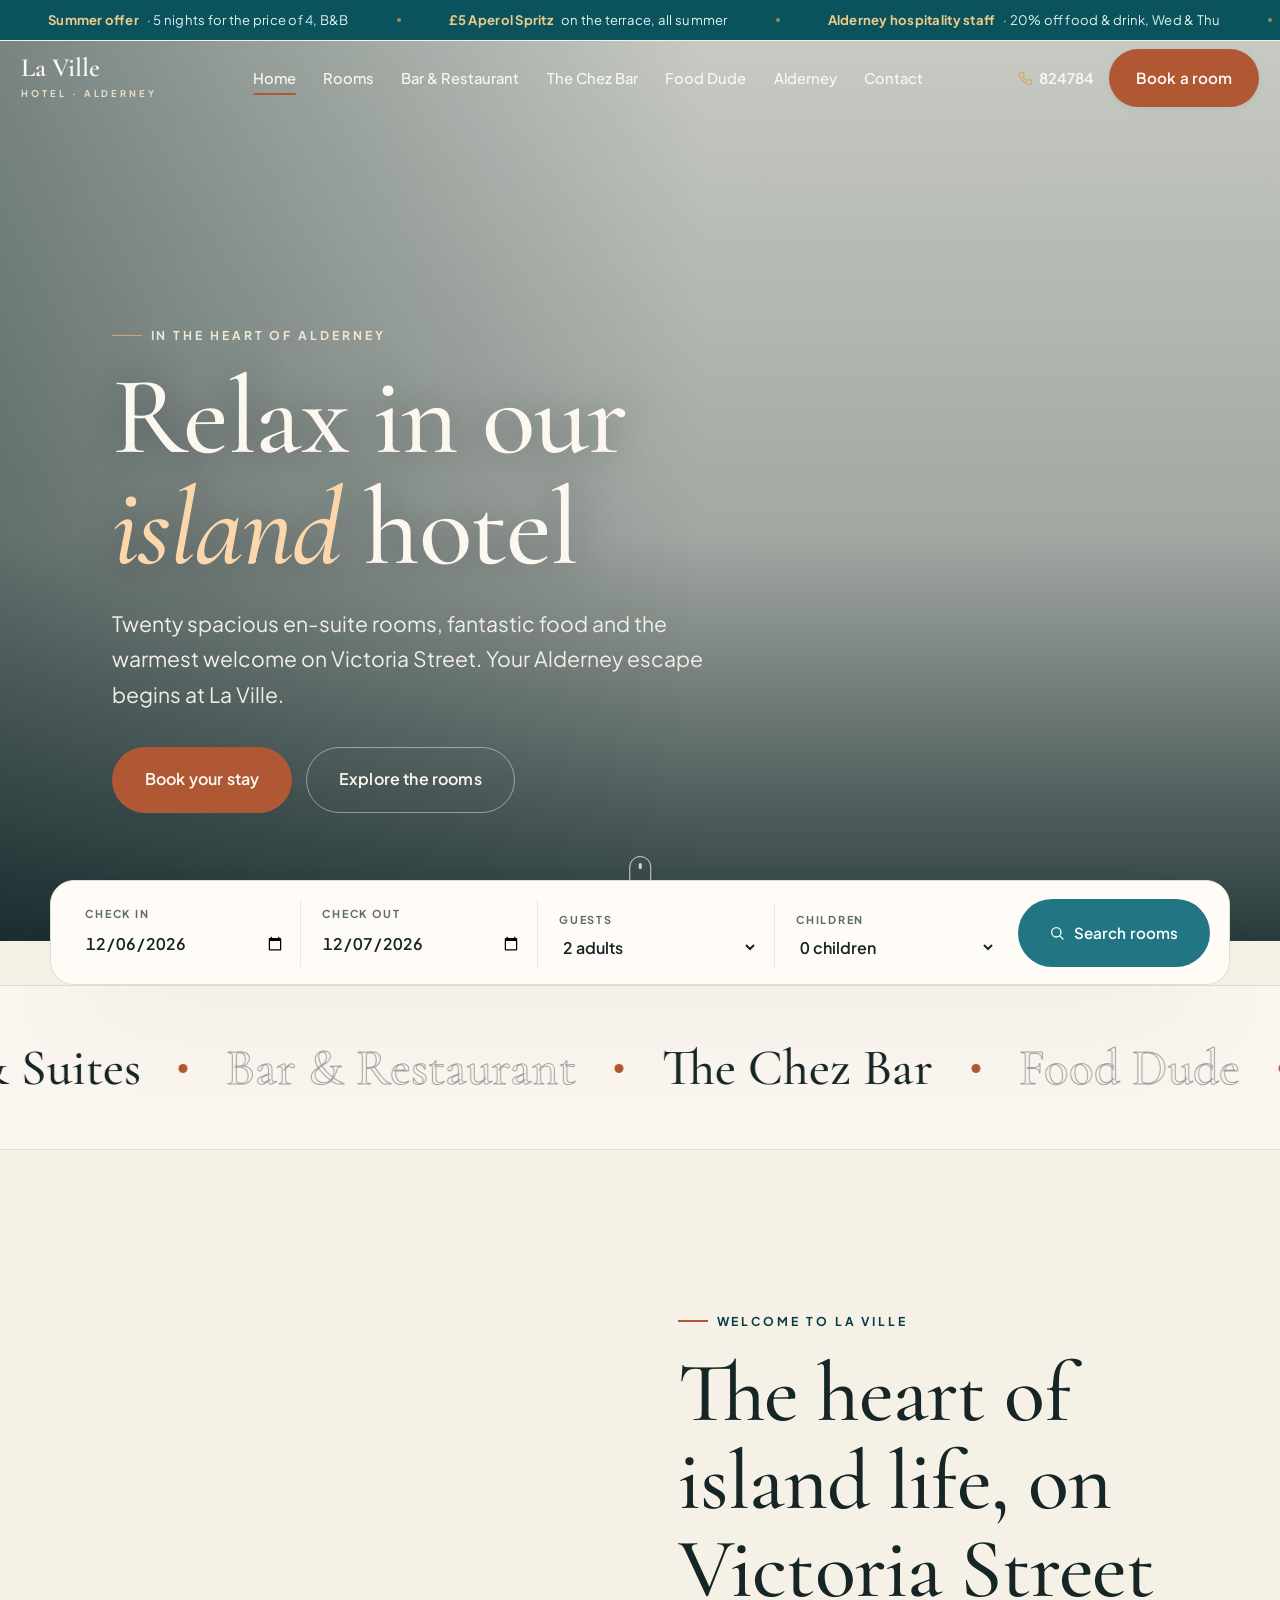
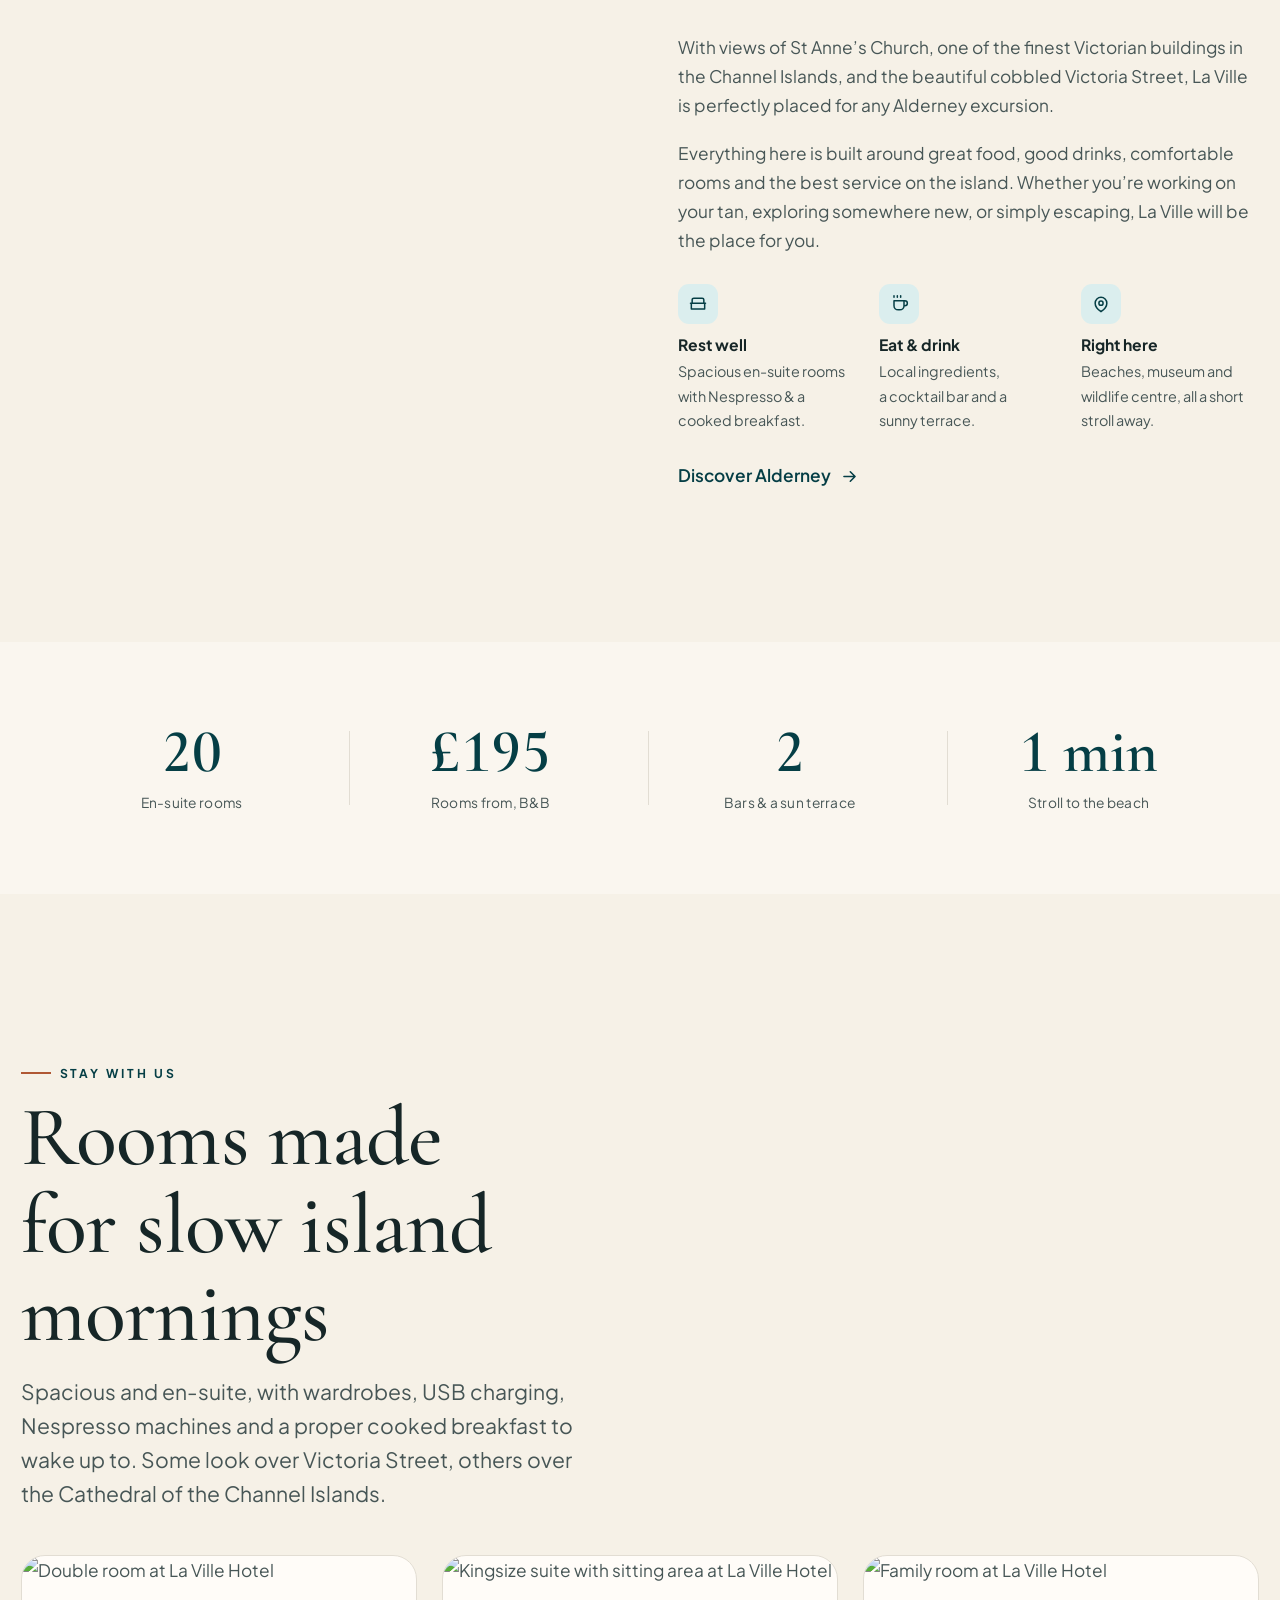
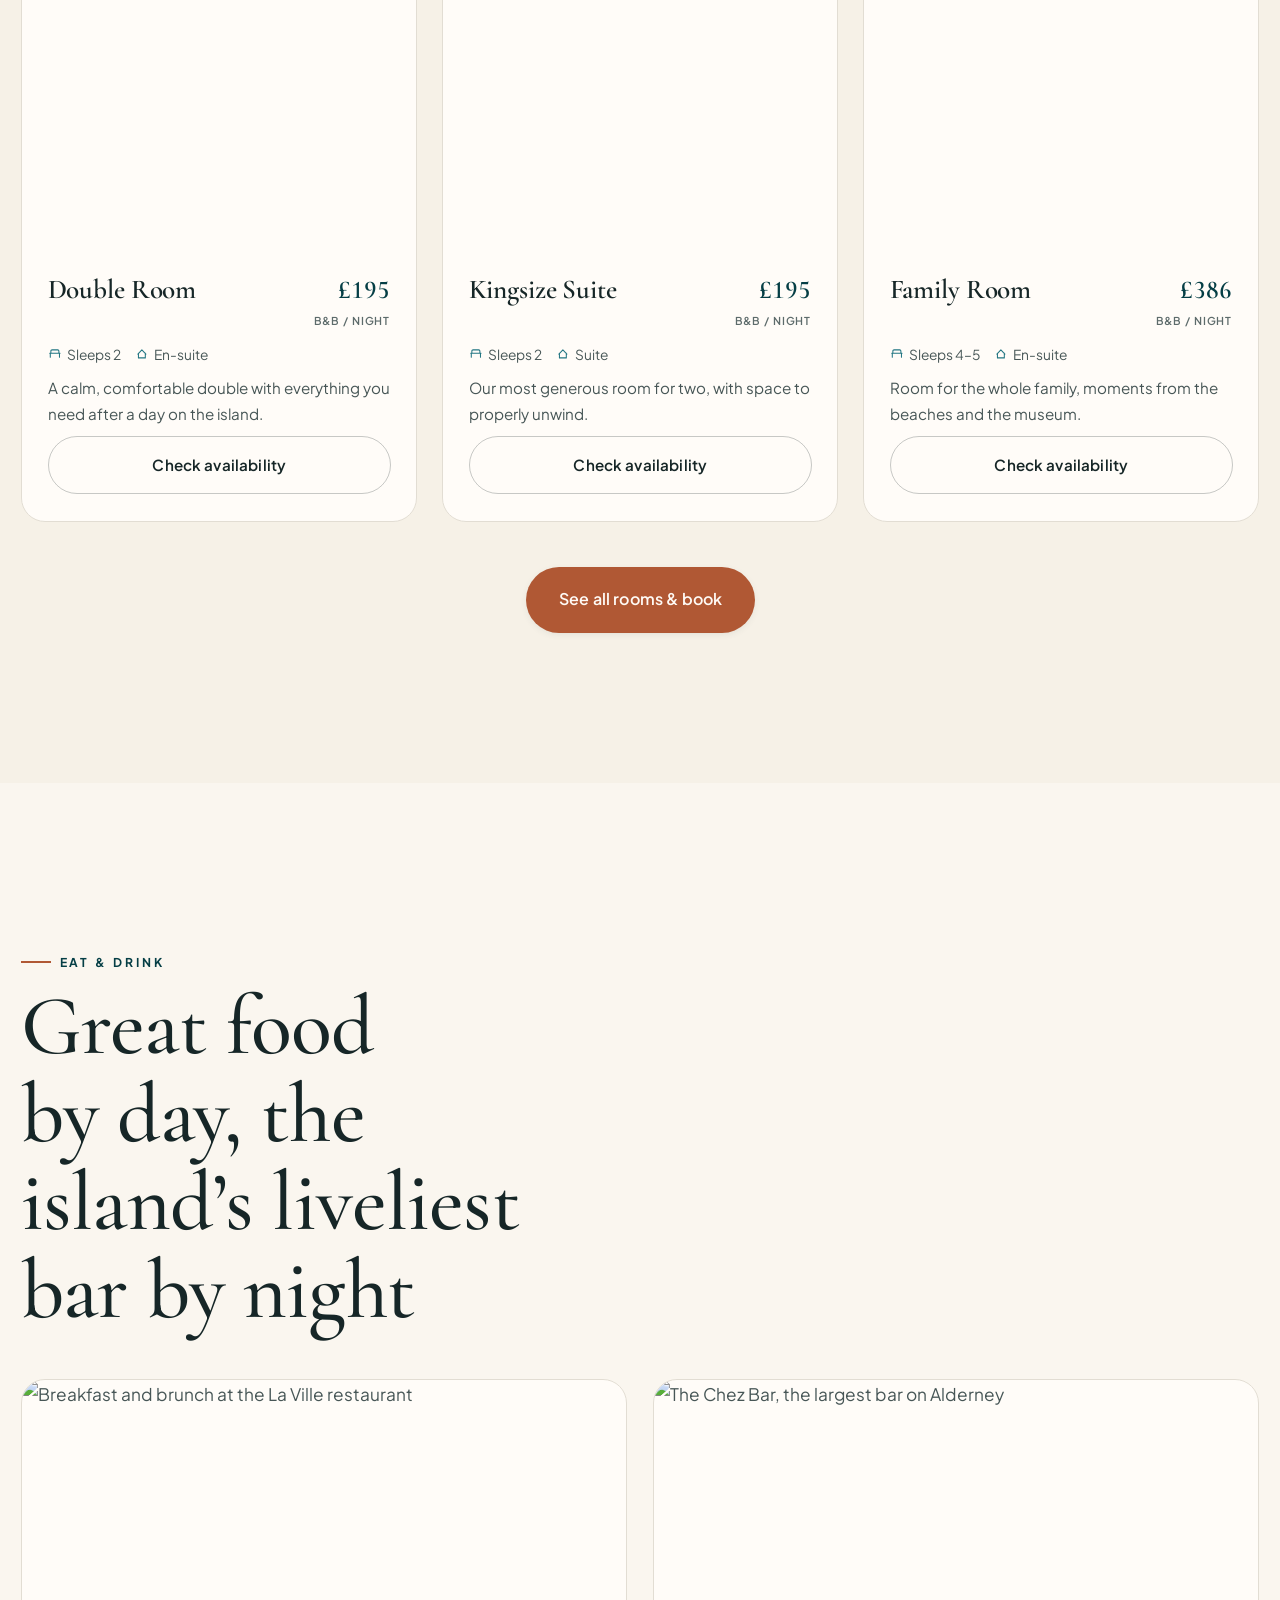
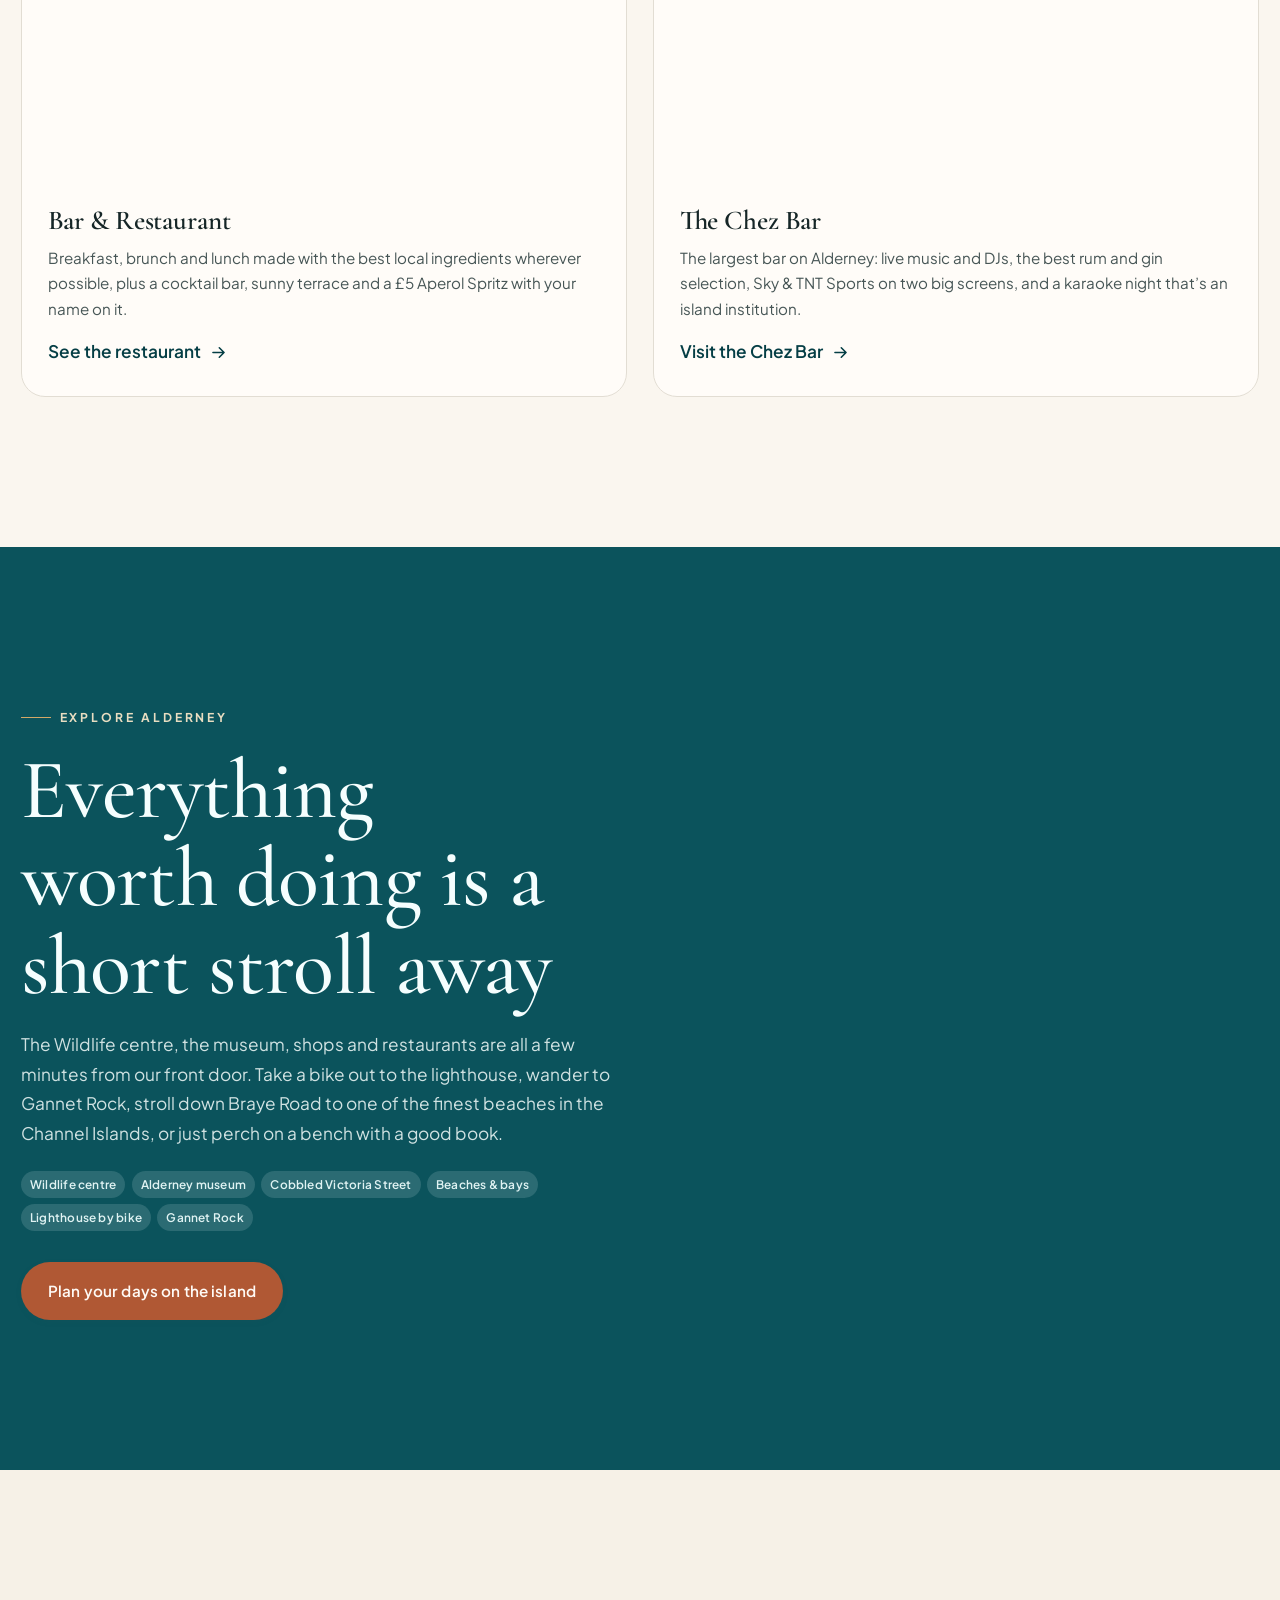
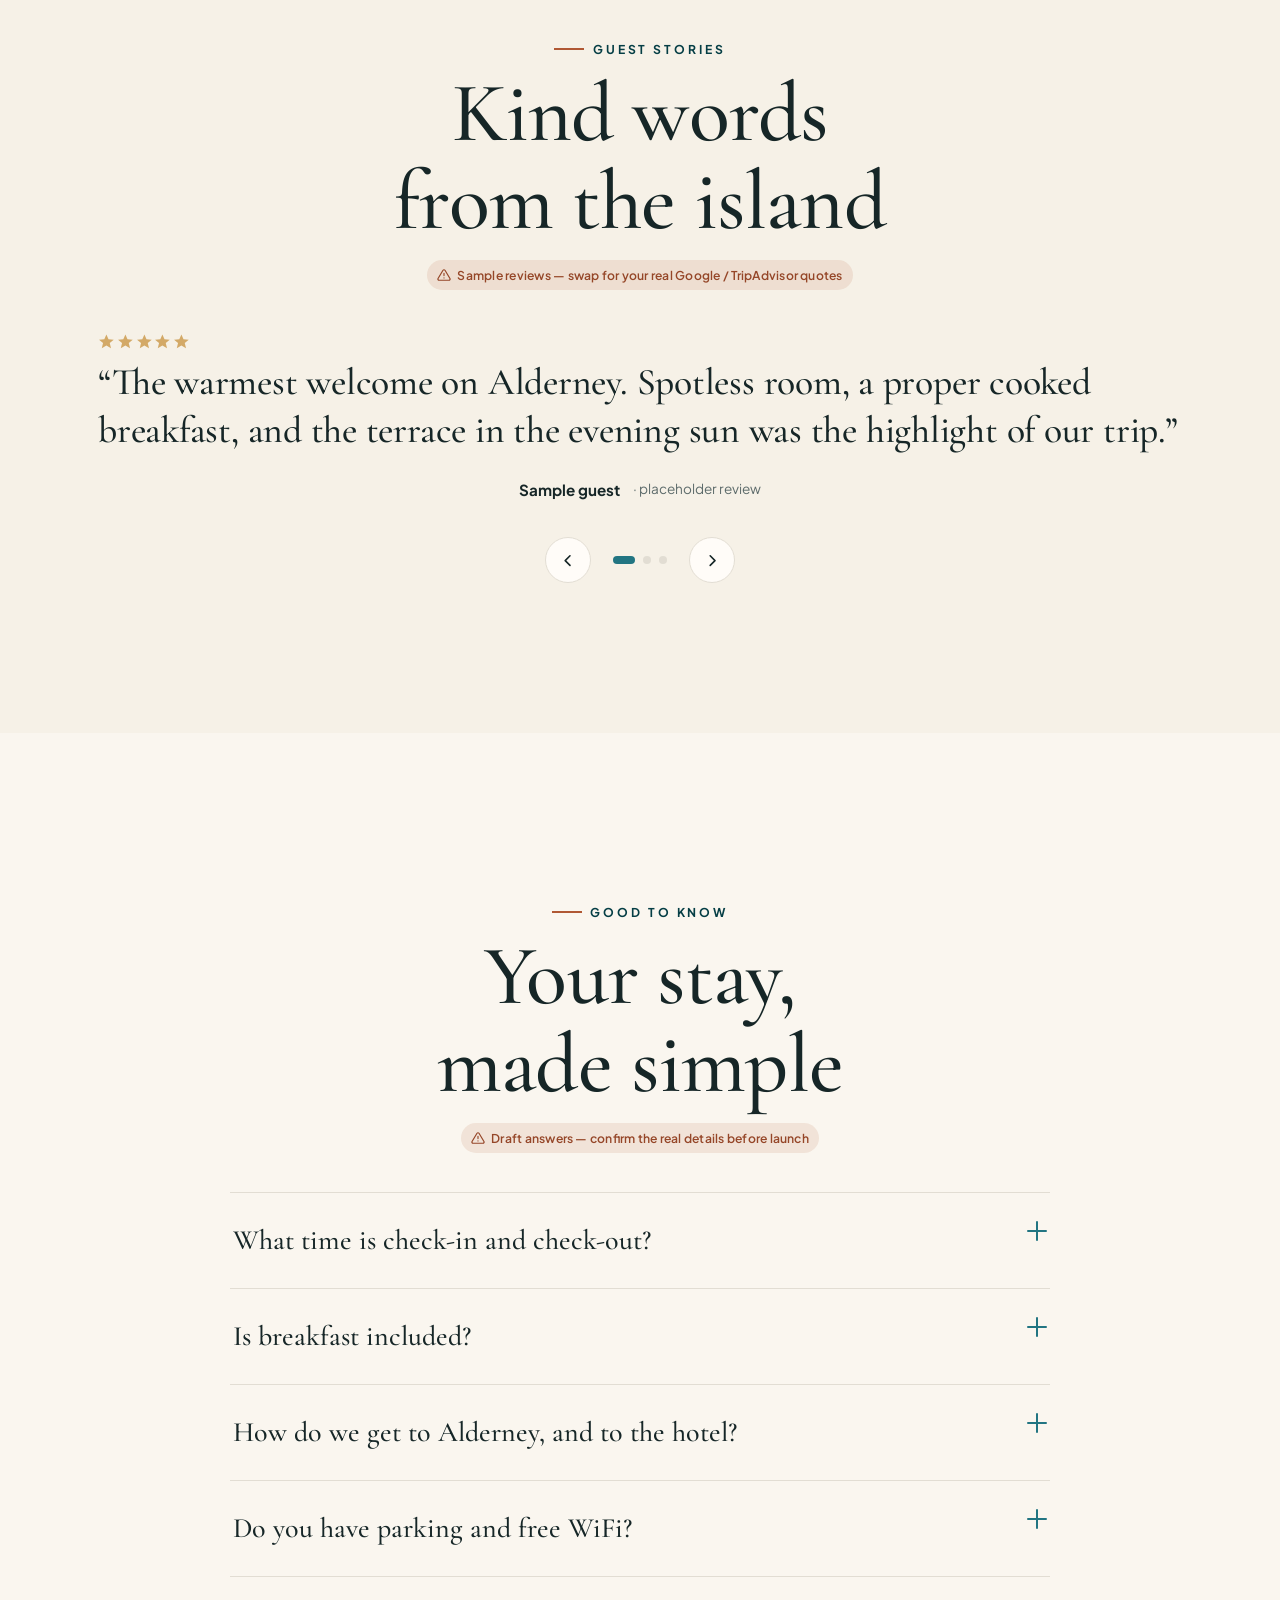
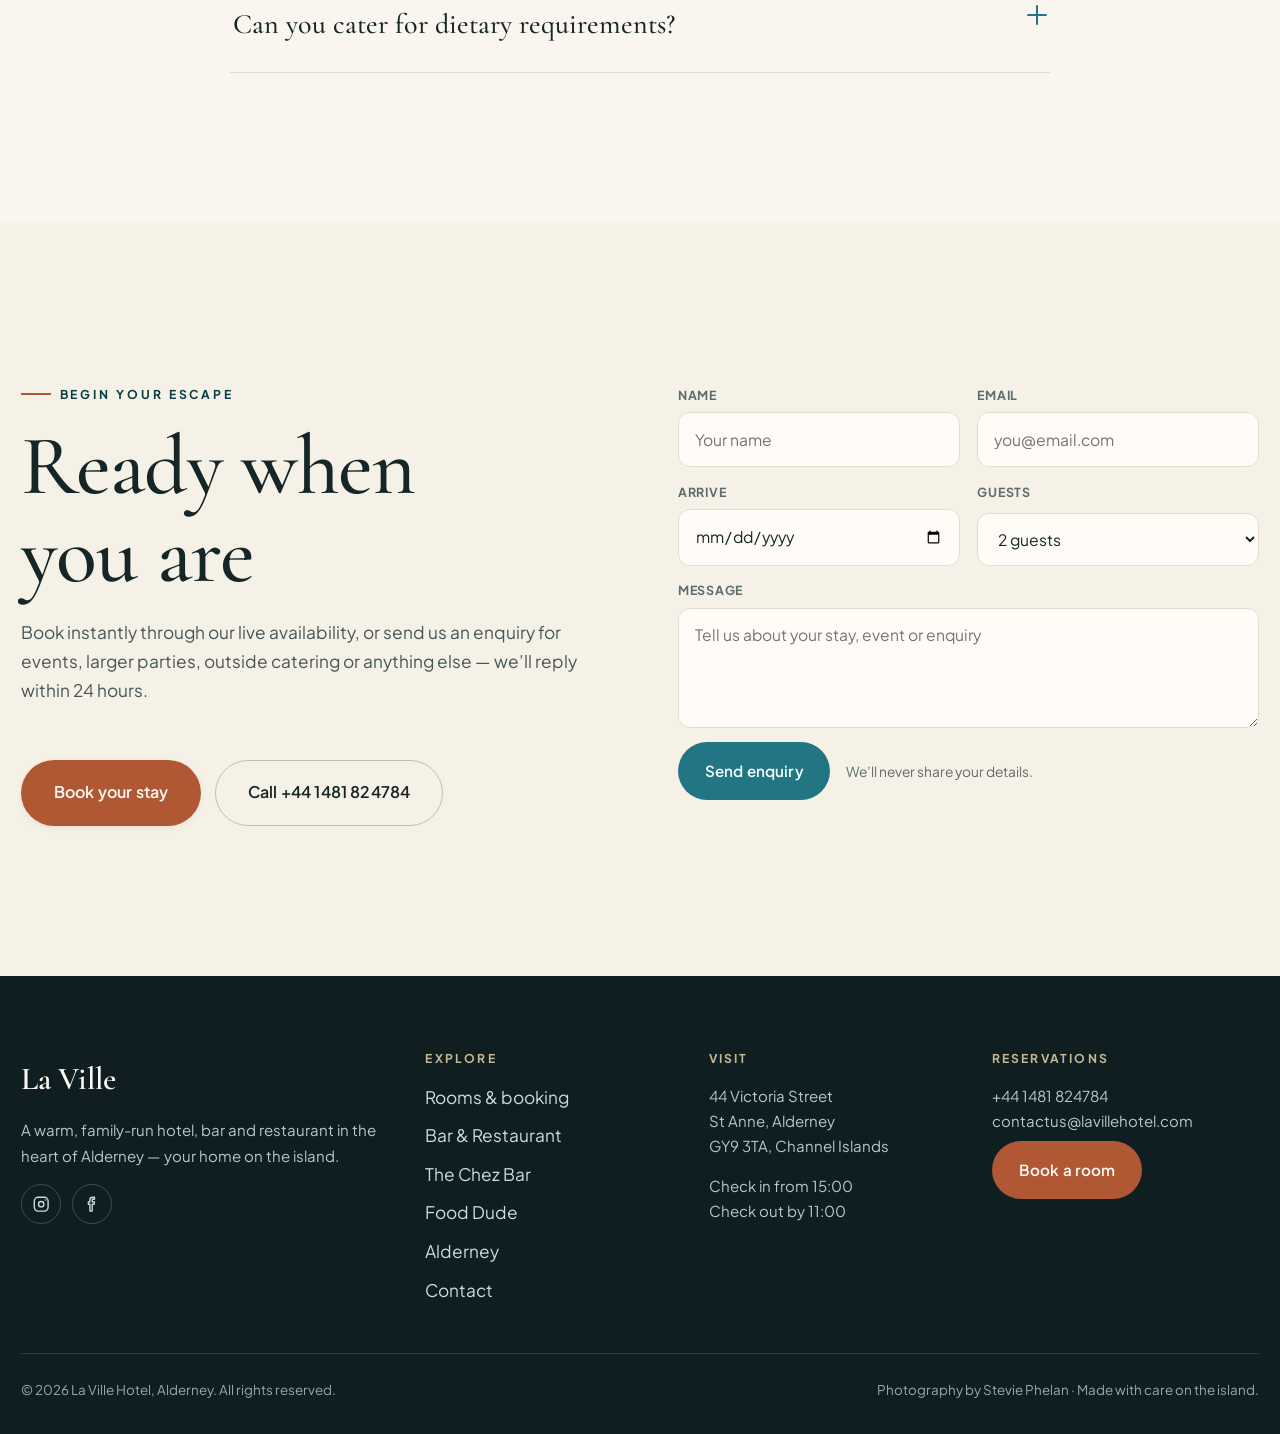
==== index.html @ be3bfa7a "typeset: refine display tracking, tabular figures, weights, rhythm - Size-aware optical tracking on " ====
<!DOCTYPE html>
<html lang="en">
<head>
  <meta charset="UTF-8" />
  <meta name="viewport" content="width=device-width, initial-scale=1" />
  <title>La Ville Hotel, Alderney — Relax in our island hotel</title>
  <meta name="description" content="La Ville Hotel sits in the heart of Alderney on Victoria Street: 20 spacious en-suite rooms, a bar and restaurant, the Chez Bar and the warmest welcome in the Channel Islands. Book your island escape." />
  <script>document.documentElement.className += " has-js";</script>
  <link rel="preconnect" href="https://fonts.googleapis.com" />
  <link rel="preconnect" href="https://fonts.gstatic.com" crossorigin />
  <link rel="stylesheet" href="https://fonts.googleapis.com/css2?family=Cormorant+Garamond:ital,wght@0,500;0,600;1,500;1,600&family=Plus+Jakarta+Sans:wght@400;500;600;700&display=swap" />
  <style data-inline="css">
/* =====================================================================
   La Ville Hotel, Alderney — warm-editorial design system
   Route A build. Cream + sea-teal + terracotta. Cormorant Garamond +
   Plus Jakarta Sans. Hand-built, OKLCH tokens, GSAP/Lenis motion.
   ===================================================================== */

/* ---------- Reset ---------- */
*, *::before, *::after { box-sizing: border-box; }
* { margin: 0; }
html { -webkit-text-size-adjust: 100%; }
body { -webkit-font-smoothing: antialiased; text-rendering: optimizeLegibility; }
img, picture, svg, video { display: block; max-width: 100%; }
button, input, select, textarea { font: inherit; color: inherit; }
a { color: inherit; text-decoration: none; }
ul { list-style: none; padding: 0; }

/* ---------- Design tokens ---------- */
:root {
  /* warm-editorial palette (OKLCH) */
  --ground:        oklch(0.960 0.014 84);   /* warm cream ground        */
  --ground-panel:  oklch(0.975 0.010 84);   /* softer panel             */
  --card:          oklch(0.993 0.006 84);   /* warm near-white          */
  --ink:           oklch(0.255 0.021 200);  /* deep warm charcoal-teal  */
  --ink-2:         oklch(0.440 0.018 200);  /* muted body               */
  --ink-3:         oklch(0.515 0.017 200);  /* faint captions (AA on cream) */

  --teal:          oklch(0.520 0.079 210);  /* sea-teal signature       */
  --teal-deep:     oklch(0.405 0.066 209);  /* deep bands / hover       */
  --teal-ink:      oklch(0.335 0.055 208);  /* teal text on cream       */
  --teal-wash:     oklch(0.936 0.020 196);  /* soft teal tint           */

  --clay:          oklch(0.560 0.125 42);   /* terracotta secondary (AA: white text 4.9:1) */
  --clay-deep:     oklch(0.490 0.115 41);
  --gold:          oklch(0.760 0.098 78);   /* fine gold accent (decorative / on-dark) */
  --gold-on-dark:  oklch(0.855 0.090 84);   /* gold text on teal/dark bands (AA)        */
  --line:          oklch(0.898 0.014 82);
  --line-soft:     oklch(0.930 0.009 82);

  /* type */
  --font-display: "Cormorant Garamond", "Iowan Old Style", Georgia, serif;
  --font-body: "Plus Jakarta Sans", ui-sans-serif, system-ui, -apple-system, sans-serif;

  /* fluid scale (editorial — display runs large) */
  --step--1: clamp(0.82rem, 0.79rem + 0.14vw, 0.9rem);
  --step-0:  clamp(1rem, 0.96rem + 0.2vw, 1.08rem);
  --step-1:  clamp(1.15rem, 1.08rem + 0.34vw, 1.32rem);
  --step-2:  clamp(1.9rem, 1.6rem + 1.3vw, 2.7rem);
  --step-3:  clamp(2.6rem, 2.1rem + 2.4vw, 4rem);
  --step-4:  clamp(3.2rem, 2.4rem + 3.6vw, 5.4rem);
  --step-5:  clamp(3.8rem, 2.6rem + 5.4vw, 7.5rem);

  --gap: clamp(1rem, 0.8rem + 1vw, 1.6rem);
  --section: clamp(5rem, 3.4rem + 7.5vw, 11rem);
  --radius: 16px;
  --radius-lg: 24px;
  --radius-xl: 32px;
  --radius-pill: 999px;

  --shadow-sm: 0 2px 8px -3px oklch(0.4 0.03 205 / 0.16);
  --shadow-md: 0 22px 48px -30px oklch(0.34 0.04 205 / 0.5);
  --shadow-lg: 0 48px 96px -50px oklch(0.3 0.05 208 / 0.6);

  --ease: cubic-bezier(0.22, 1, 0.36, 1);       /* strong ease-out      */
  --ease-io: cubic-bezier(0.76, 0, 0.24, 1);

  --wrap: 1180px;
  --wrap-wide: 1340px;
  --nav-h: 76px;
  --bar-h: 40px;
}

/* ---------- Base ---------- */
body {
  font-family: var(--font-body);
  font-size: var(--step-0);
  line-height: 1.68;
  color: var(--ink-2);
  background: var(--ground);
  overflow-x: hidden;
  font-kerning: normal;
  font-feature-settings: "kern", "liga", "clig", "calt";
  hanging-punctuation: first allow-end;
}
/* smooth scroll only when JS/Lenis not driving it */
html:not(.lenis) { scroll-behavior: smooth; }
html.lenis, html.lenis body { height: auto; }
.lenis.lenis-smooth { scroll-behavior: auto !important; }
.lenis.lenis-stopped { overflow: clip; }

h1, h2, h3, h4 {
  font-family: var(--font-display);
  color: var(--ink);
  line-height: 1.04;
  font-weight: 500;
  letter-spacing: -0.005em;
  text-wrap: balance;
  font-optical-sizing: auto;
}
h1 { font-size: var(--step-5); letter-spacing: -0.014em; line-height: 1.0; }
h2 { font-size: var(--step-4); letter-spacing: -0.01em; }
h3 { font-size: var(--step-2); }
p { text-wrap: pretty; }
strong { color: var(--ink); font-weight: 600; }
em { font-style: italic; }

/* ---------- Typography refinements (typeset pass) ---------- */
/* Aligned, non-jittery figures for data/prices/stats (stops count-up reflow) */
.stat .num, .room-price, .badge-float b, .hours .row span:last-child,
.booking-field input, .booking-field select { font-variant-numeric: lining-nums tabular-nums; }
/* Functional subheads read a touch stronger for scanning */
.card-body h3, .room-card h3 { font-weight: 600; }
/* Comfortable measure on running copy; looser leading for light-on-dark */
.split-body p { max-width: 60ch; }
.band-teal p, .band-teal .lede { line-height: 1.72; }
.testi-quote { letter-spacing: -0.006em; }

::selection { background: var(--clay); color: oklch(0.99 0.01 60); }
:focus-visible { outline: 2.5px solid var(--teal); outline-offset: 3px; border-radius: 4px; }

/* skip link */
.skip { position: absolute; left: -999px; top: 0; z-index: 1000; background: var(--ink); color: var(--card); padding: 0.7em 1.2em; border-radius: 0 0 10px 0; }
.skip:focus { left: 0; }

/* ---------- Layout helpers ---------- */
.wrap { width: min(100% - 2.6rem, var(--wrap)); margin-inline: auto; }
.wrap-wide { width: min(100% - 2.6rem, var(--wrap-wide)); margin-inline: auto; }
.section { padding-block: var(--section); }
.center { text-align: center; }

.eyebrow {
  display: inline-flex; align-items: center; gap: 0.7em;
  font-family: var(--font-body);
  font-size: 0.76rem; font-weight: 700;
  letter-spacing: 0.24em; text-transform: uppercase;
  color: var(--teal-ink);
}
.eyebrow::before { content: ""; width: 30px; height: 1.5px; background: var(--clay); }
.eyebrow.center-rule { justify-content: center; }
.eyebrow.no-rule::before { display: none; }

.lede { font-size: var(--step-1); line-height: 1.6; color: var(--ink-2); max-width: 46ch; }
.measure { max-width: 62ch; }
.section-head { max-width: 44ch; }
.section-head.center { max-width: 52ch; margin-inline: auto; }
.section-head h2 { margin-top: 0.7rem; }
.section-head p { margin-top: 1.1rem; }

/* ---------- Buttons ---------- */
.btn {
  --btn-bg: var(--ink); --btn-fg: var(--card);
  display: inline-flex; align-items: center; justify-content: center; gap: 0.55em;
  padding: 1em 1.7em; border-radius: var(--radius-pill);
  background: var(--btn-bg); color: var(--btn-fg);
  font-weight: 600; font-size: 0.95rem; letter-spacing: 0.01em;
  border: 1px solid transparent; cursor: pointer;
  transition: transform 0.2s var(--ease), background 0.25s var(--ease), box-shadow 0.25s var(--ease), color 0.25s var(--ease);
  will-change: transform;
}
.btn svg { width: 1.05em; height: 1.05em; }
.btn:hover { transform: translateY(-2px); }
.btn:active { transform: translateY(0) scale(0.985); }
.btn-book { --btn-bg: var(--clay); --btn-fg: oklch(0.99 0.01 60); box-shadow: var(--shadow-sm); }
.btn-book:hover { --btn-bg: var(--clay-deep); box-shadow: var(--shadow-md); }
.btn-teal { --btn-bg: var(--teal); --btn-fg: oklch(0.99 0.01 200); }
.btn-teal:hover { --btn-bg: var(--teal-deep); }
.btn-ghost { --btn-bg: transparent; --btn-fg: var(--ink); border-color: color-mix(in oklch, var(--ink) 24%, transparent); }
.btn-ghost:hover { --btn-bg: var(--ink); --btn-fg: var(--card); border-color: var(--ink); }
.btn-ghost.on-dark { --btn-fg: oklch(0.98 0.01 85); border-color: oklch(0.98 0.01 85 / 0.45); }
.btn-ghost.on-dark:hover { --btn-bg: oklch(0.98 0.01 85); --btn-fg: var(--ink); }
.btn-lg { padding: 1.15em 2em; font-size: 1rem; }

/* animated underline link */
.link-arrow { display: inline-flex; align-items: center; gap: 0.5em; font-weight: 600; color: var(--teal-ink); width: fit-content; }
.link-arrow svg { width: 1.1em; height: 1.1em; transition: transform 0.3s var(--ease); }
.link-arrow:hover svg { transform: translateX(6px); }
.link-arrow span { background-image: linear-gradient(var(--clay), var(--clay)); background-size: 0% 1.5px; background-position: 0 100%; background-repeat: no-repeat; transition: background-size 0.35s var(--ease); padding-bottom: 2px; }
.link-arrow:hover span { background-size: 100% 1.5px; }
.link-arrow.on-dark { color: oklch(0.95 0.02 90); }

/* ---------- Announcement bar ---------- */
.announce { background: var(--teal-deep); color: oklch(0.95 0.02 195); font-size: 0.82rem; height: var(--bar-h); display: flex; align-items: center; overflow: hidden; }
.announce .track { display: flex; align-items: center; gap: 3rem; white-space: nowrap; padding-left: 3rem; animation: marq 32s linear infinite; }
.announce .track span { display: inline-flex; align-items: center; gap: 0.6em; letter-spacing: 0.02em; }
.announce .track b { color: var(--gold-on-dark); font-weight: 700; }
.announce .dot { width: 4px; height: 4px; border-radius: 50%; background: var(--gold); opacity: 0.7; }
@keyframes marq { to { transform: translateX(-50%); } }

/* ---------- Header ---------- */
.site-header { position: sticky; top: 0; z-index: 100; transition: background 0.4s var(--ease), border-color 0.4s var(--ease), box-shadow 0.4s var(--ease); border-bottom: 1px solid transparent; }
.site-header.at-top { background: transparent; }
.site-header.at-top .nav-links a, .site-header.at-top .brand-mark, .site-header.at-top .brand small, .site-header.at-top .nav-phone { color: oklch(0.98 0.012 85); }
.site-header.at-top .brand small { color: oklch(0.9 0.03 90); }
.site-header.at-top .nav-toggle { border-color: oklch(0.98 0.01 85 / 0.5); background: transparent; }
.site-header.at-top .nav-toggle span, .site-header.at-top .nav-toggle span::before, .site-header.at-top .nav-toggle span::after { background: oklch(0.98 0.01 85); }
.site-header.solid { background: color-mix(in oklch, var(--ground) 88%, transparent); backdrop-filter: blur(14px) saturate(1.15); border-color: var(--line); box-shadow: 0 10px 30px -26px oklch(0.3 0.04 205 / 0.5); }
.nav { display: flex; align-items: center; justify-content: space-between; gap: 1.5rem; height: var(--nav-h); }
.brand { display: flex; align-items: center; gap: 0.7rem; flex-shrink: 0; }
.brand-mark { font-family: var(--font-display); font-size: 1.65rem; font-weight: 600; color: var(--ink); letter-spacing: 0; line-height: 1; }
.brand small { display: block; font-family: var(--font-body); font-size: 0.58rem; letter-spacing: 0.32em; text-transform: uppercase; color: var(--teal-ink); font-weight: 700; margin-top: 2px; }
.nav-links { display: flex; align-items: center; gap: 0.15rem; }
.nav-links a { padding: 0.5em 0.85em; border-radius: var(--radius-pill); font-weight: 500; font-size: 0.92rem; color: var(--ink); position: relative; transition: background 0.2s var(--ease), color 0.2s var(--ease); }
.nav-links a:hover { background: color-mix(in oklch, var(--teal-wash) 80%, transparent); color: var(--teal-ink); }
.site-header.at-top .nav-links a:hover { background: oklch(0.98 0.01 85 / 0.14); color: oklch(1 0 0); }
.nav-links a[aria-current="page"]::after { content: ""; position: absolute; left: 0.85em; right: 0.85em; bottom: 0.2em; height: 2px; background: var(--clay); border-radius: 2px; }
.nav-actions { display: flex; align-items: center; gap: 0.9rem; }
.nav-phone { display: inline-flex; align-items: center; gap: 0.45em; font-weight: 600; color: var(--ink); font-size: 0.92rem; }
.nav-phone svg { width: 1em; height: 1em; color: var(--teal); }
.site-header.at-top .nav-phone svg { color: var(--gold); }
.nav-toggle { display: none; width: 46px; height: 46px; border: 1px solid var(--line); border-radius: 12px; background: var(--card); align-items: center; justify-content: center; cursor: pointer; }
.nav-toggle span { position: relative; width: 20px; height: 2px; background: var(--ink); border-radius: 2px; transition: 0.3s var(--ease); }
.nav-toggle span::before, .nav-toggle span::after { content: ""; position: absolute; left: 0; width: 20px; height: 2px; background: var(--ink); border-radius: 2px; transition: 0.3s var(--ease); }
.nav-toggle span::before { top: -6px; } .nav-toggle span::after { top: 6px; }
body.nav-open .nav-toggle span { background: transparent; }
body.nav-open .nav-toggle span::before { top: 0; transform: rotate(45deg); }
body.nav-open .nav-toggle span::after { top: 0; transform: rotate(-45deg); }

/* ---------- Hero ---------- */
.hero { position: relative; min-height: min(100svh, 900px); display: flex; align-items: flex-end; color: oklch(0.98 0.012 85); overflow: hidden; isolation: isolate; margin-top: calc(-1 * var(--nav-h)); }
.hero-media { position: absolute; inset: -8% 0 0 0; z-index: -2; }
.hero-media img { width: 100%; height: 108%; object-fit: cover; will-change: transform; }
.hero::after { content: ""; position: absolute; inset: 0; z-index: -1; background: linear-gradient(to top, oklch(0.2 0.03 205 / 0.85) 0%, oklch(0.22 0.03 205 / 0.35) 45%, oklch(0.28 0.04 210 / 0.2) 100%), linear-gradient(to right, oklch(0.2 0.03 205 / 0.4), transparent 55%); }
.hero-inner { padding-block: calc(var(--nav-h) + 2rem) clamp(6rem, 10vw, 9rem); max-width: 66rem; }
.hero .eyebrow { color: oklch(0.93 0.03 88); }
.hero .eyebrow::before { background: var(--gold); }
.hero h1 { color: inherit; margin: 1rem 0 1.4rem; font-weight: 500; text-shadow: 0 2px 40px oklch(0.18 0.03 205 / 0.4); }
.hero h1 .word { display: inline-block; }
.hero h1 em { color: oklch(0.9 0.07 72); }
.hero-sub { font-size: var(--step-1); max-width: 42ch; color: oklch(0.95 0.012 85); }
.hero-cta { display: flex; flex-wrap: wrap; gap: 0.85rem; margin-top: 2.2rem; }
/* hero intro reveal — CSS-driven so it never depends on GSAP loading */
.has-js .hero h1 .word { opacity: 0; transform: translateY(0.42em); animation: heroWord 0.9s var(--ease) both; animation-delay: calc(0.2s + var(--i, 0) * 0.08s); }
.has-js .hero .eyebrow { opacity: 0; animation: heroFade 0.8s var(--ease) both; animation-delay: 0.1s; }
.has-js .hero .hero-sub { opacity: 0; animation: heroFade 0.9s var(--ease) both; animation-delay: 0.72s; }
.has-js .hero .hero-cta { opacity: 0; animation: heroFade 0.9s var(--ease) both; animation-delay: 0.86s; }
@keyframes heroWord { to { opacity: 1; transform: none; } }
@keyframes heroFade { from { opacity: 0; transform: translateY(14px); } to { opacity: 1; transform: none; } }
.scroll-cue { position: absolute; left: 50%; bottom: 1.6rem; transform: translateX(-50%); z-index: 2; display: grid; place-items: center; gap: 0.5rem; color: oklch(0.95 0.01 85 / 0.85); font-size: 0.66rem; letter-spacing: 0.26em; text-transform: uppercase; }
.scroll-cue .mouse { width: 22px; height: 34px; border: 1.5px solid currentColor; border-radius: 12px; position: relative; }
.scroll-cue .mouse::after { content: ""; position: absolute; left: 50%; top: 6px; width: 3px; height: 6px; background: currentColor; border-radius: 2px; transform: translateX(-50%); animation: wheel 1.8s var(--ease-io) infinite; }
@keyframes wheel { 0% { opacity: 0; transform: translate(-50%, 0); } 40% { opacity: 1; } 100% { opacity: 0; transform: translate(-50%, 10px); } }

/* ---------- Booking bar ---------- */
.booking-wrap { position: relative; z-index: 20; }
.booking-bar { margin-top: -3.8rem; background: var(--card); border: 1px solid var(--line); border-radius: var(--radius-lg); box-shadow: var(--shadow-lg); padding: 1.1rem 1.2rem; display: grid; grid-template-columns: repeat(4, 1fr) auto; gap: 0.4rem; align-items: end; }
.booking-field { display: flex; flex-direction: column; gap: 0.3rem; padding: 0.4rem 0.95rem; border-right: 1px solid var(--line-soft); }
.booking-field:nth-child(4) { border-right: 0; }
.booking-field label { font-size: 0.68rem; letter-spacing: 0.16em; text-transform: uppercase; font-weight: 700; color: var(--ink-3); }
.booking-field input, .booking-field select { border: 0; background: transparent; font-weight: 600; color: var(--ink); font-size: 1rem; padding: 0.1rem 0; width: 100%; }
.booking-bar .btn { align-self: stretch; padding-inline: 1.9rem; }

/* ---------- Marquee band ---------- */
.marquee { border-block: 1px solid var(--line); background: var(--ground-panel); overflow: hidden; padding-block: clamp(1.4rem, 3vw, 2.4rem); }
.marquee .track { display: flex; align-items: center; gap: 2.4rem; white-space: nowrap; width: max-content; will-change: transform; }
.marquee .item { font-family: var(--font-display); font-size: clamp(1.8rem, 4vw, 3.2rem); color: var(--ink); font-weight: 500; display: inline-flex; align-items: center; gap: 2.4rem; }
.marquee .item::after { content: ""; width: 9px; height: 9px; border-radius: 50%; background: var(--clay); flex-shrink: 0; }
.marquee .item.o { color: transparent; -webkit-text-stroke: 1px color-mix(in oklch, var(--ink) 40%, transparent); }

/* ---------- Editorial split ---------- */
.split { display: grid; grid-template-columns: 1.02fr 1fr; gap: clamp(2rem, 5vw, 5.5rem); align-items: center; }
.split.flip .split-media { order: 2; }
.split-media { position: relative; overflow: hidden; border-radius: var(--radius-lg); }
.split-media > img { width: 100%; height: 100%; object-fit: cover; box-shadow: var(--shadow-md); will-change: transform; }
.split-media.tall { aspect-ratio: 4 / 4.6; }
.split-media.square { aspect-ratio: 1 / 1; }
.badge-float { position: absolute; bottom: 22px; left: 22px; background: color-mix(in oklch, var(--teal) 92%, black 4%); color: oklch(0.98 0.01 200); border-radius: var(--radius); padding: 1rem 1.3rem; box-shadow: var(--shadow-md); display: grid; gap: 0.1rem; max-width: 210px; }
.badge-float b { font-family: var(--font-display); font-size: 2.1rem; line-height: 1; font-weight: 600; }
.badge-float span { font-size: 0.76rem; letter-spacing: 0.04em; opacity: 0.92; }
.split-body > * + * { margin-top: 1.2rem; }
.split-body .btn, .split-body .link-arrow { margin-top: 1.8rem; }

/* pillars */
.pillars { display: grid; grid-template-columns: repeat(3, 1fr); gap: 1.4rem; margin-top: 1.8rem; }
.pillar { display: grid; gap: 0.4rem; }
.pillar .ic { width: 40px; height: 40px; border-radius: 11px; background: var(--teal-wash); color: var(--teal-ink); display: grid; place-items: center; margin-bottom: 0.4rem; }
.pillar .ic svg { width: 1.25rem; height: 1.25rem; }
.pillar h4 { font-family: var(--font-body); font-size: 0.98rem; font-weight: 700; color: var(--ink); letter-spacing: 0; }
.pillar p { font-size: 0.9rem; color: var(--ink-2); }

/* ---------- Stats ---------- */
.stats { display: grid; grid-template-columns: repeat(4, 1fr); gap: 1rem; }
.stat { text-align: center; padding: 1rem 0.5rem; position: relative; }
.stat + .stat::before { content: ""; position: absolute; left: 0; top: 20%; bottom: 20%; width: 1px; background: var(--line); }
.stat .num { font-family: var(--font-display); font-size: clamp(2.6rem, 5vw, 3.8rem); font-weight: 600; color: var(--teal-ink); line-height: 1; }
.stat .lab { margin-top: 0.5rem; font-size: 0.86rem; color: var(--ink-2); letter-spacing: 0.02em; }

/* ---------- Cards ---------- */
.grid { display: grid; gap: var(--gap); }
.cards-3 { grid-template-columns: repeat(3, 1fr); }
.cards-2 { grid-template-columns: repeat(2, 1fr); }
.card { background: var(--card); border: 1px solid var(--line); border-radius: var(--radius-lg); overflow: hidden; display: flex; flex-direction: column; transition: transform 0.45s var(--ease), box-shadow 0.45s var(--ease); }
.card:hover { transform: translateY(-6px); box-shadow: var(--shadow-md); }
.card-media { aspect-ratio: 3 / 2.2; overflow: hidden; }
.card-media img { width: 100%; height: 100%; object-fit: cover; transition: transform 0.8s var(--ease); }
.card:hover .card-media img { transform: scale(1.06); }
.card-body { padding: 1.5rem 1.6rem 1.7rem; display: flex; flex-direction: column; gap: 0.6rem; flex: 1; }
.card-body h3 { font-size: 1.7rem; }
.card-body p { font-size: 0.95rem; }

/* room card specifics */
.room-card .room-top { display: flex; align-items: baseline; justify-content: space-between; gap: 1rem; }
.room-price { font-family: var(--font-display); color: var(--teal-ink); font-size: 1.6rem; font-weight: 600; white-space: nowrap; text-align: right; }
.room-price small { font-family: var(--font-body); font-size: 0.68rem; letter-spacing: 0.08em; text-transform: uppercase; color: var(--ink-3); display: block; font-weight: 600; }
.room-specs { display: flex; flex-wrap: wrap; gap: 0.9rem; margin-top: 0.2rem; color: var(--ink-2); font-size: 0.86rem; }
.room-specs span { display: inline-flex; align-items: center; gap: 0.4em; }
.room-specs svg { width: 1em; height: 1em; color: var(--teal); }
.room-tags { display: flex; flex-wrap: wrap; gap: 0.4rem; }
.tag { font-size: 0.74rem; font-weight: 600; letter-spacing: 0.02em; color: var(--teal-ink); background: var(--teal-wash); padding: 0.3em 0.75em; border-radius: var(--radius-pill); }
.room-card .btn { margin-top: auto; }

/* ---------- Bands ---------- */
.band-teal { background: var(--teal-deep); color: oklch(0.95 0.015 195); }
.band-teal h2, .band-teal h3, .band-teal h4 { color: oklch(0.99 0.01 195); }
.band-teal .eyebrow { color: oklch(0.9 0.04 90); }
.band-teal .eyebrow::before { background: var(--gold); }
.band-teal .lede, .band-teal p { color: oklch(0.9 0.02 195); }
.band-sand { background: var(--ground-panel); }
.tag-dark { background: oklch(0.98 0.01 200 / 0.14); color: oklch(0.95 0.02 195); }

/* ---------- Opening times ---------- */
.hours { display: grid; gap: 0.1rem; }
.hours .row { display: flex; align-items: baseline; justify-content: space-between; gap: 1rem; padding: 0.78rem 0; border-bottom: 1px solid color-mix(in oklch, currentColor 14%, transparent); }
.hours .row span:first-child { font-weight: 600; }
.hours .row.hot span:last-child { color: var(--teal-ink); font-weight: 700; }
.band-teal .hours .row.hot span:last-child { color: var(--gold-on-dark); }

/* ---------- Gallery ---------- */
.gallery { display: grid; grid-template-columns: repeat(4, 1fr); grid-auto-rows: 210px; gap: 0.75rem; }
.gallery a { overflow: hidden; border-radius: var(--radius); position: relative; }
.gallery img { width: 100%; height: 100%; object-fit: cover; transition: transform 0.8s var(--ease); }
.gallery a:hover img { transform: scale(1.07); }
.gallery .tall { grid-row: span 2; }
.gallery .wide { grid-column: span 2; }

/* ---------- Testimonials ---------- */
.testi { position: relative; }
.testi-track { display: flex; overflow: hidden; }
.testi-slide { min-width: 100%; padding: 0 clamp(0.5rem, 4vw, 3rem); opacity: 0.25; transition: opacity 0.5s var(--ease); }
.testi-slide[aria-hidden="false"] { opacity: 1; }
.testi-quote { font-family: var(--font-display); font-size: clamp(1.5rem, 3vw, 2.35rem); line-height: 1.28; color: var(--ink); font-weight: 500; text-wrap: balance; }
.testi-meta { margin-top: 1.4rem; display: flex; align-items: center; gap: 0.8rem; justify-content: center; }
.testi-meta .who { font-weight: 700; color: var(--ink); font-size: 0.95rem; }
.testi-meta .src { color: var(--ink-3); font-size: 0.85rem; }
.stars { display: inline-flex; gap: 2px; color: var(--gold); }
.stars svg { width: 1.05rem; height: 1.05rem; }
.testi-nav { display: flex; align-items: center; justify-content: center; gap: 1.4rem; margin-top: 2.2rem; }
.testi-btn { width: 46px; height: 46px; border-radius: 50%; border: 1px solid var(--line); background: var(--card); display: grid; place-items: center; cursor: pointer; color: var(--ink); transition: 0.25s var(--ease); }
.testi-btn:hover { background: var(--ink); color: var(--card); border-color: var(--ink); }
.testi-btn svg { width: 1.2rem; height: 1.2rem; }
.testi-dots { display: flex; gap: 0.5rem; }
.testi-dot { width: 8px; height: 8px; border-radius: 50%; background: var(--line); border: 0; cursor: pointer; padding: 0; transition: 0.25s var(--ease); }
.testi-dot[aria-selected="true"] { background: var(--teal); width: 22px; border-radius: 5px; }
.placeholder-note { display: inline-flex; align-items: center; gap: 0.5em; font-size: 0.76rem; font-weight: 600; letter-spacing: 0.02em; color: var(--clay-deep); background: color-mix(in oklch, var(--clay) 12%, transparent); padding: 0.4em 0.85em; border-radius: var(--radius-pill); }

/* ---------- FAQ ---------- */
.faq { display: grid; gap: 0; max-width: 820px; margin-inline: auto; }
.faq-item { border-top: 1px solid var(--line); }
.faq-item:last-child { border-bottom: 1px solid var(--line); }
.faq-q { width: 100%; text-align: left; background: none; border: 0; cursor: pointer; padding: 1.5rem 3rem 1.5rem 0.2rem; position: relative; font-family: var(--font-display); font-size: clamp(1.3rem, 2.2vw, 1.75rem); font-weight: 500; color: var(--ink); display: flex; justify-content: space-between; gap: 1rem; align-items: baseline; }
.faq-q .plus { position: absolute; right: 0.2rem; top: 1.75rem; width: 20px; height: 20px; flex-shrink: 0; }
.faq-q .plus::before, .faq-q .plus::after { content: ""; position: absolute; background: var(--teal); border-radius: 2px; transition: transform 0.35s var(--ease); }
.faq-q .plus::before { left: 0; top: 9px; width: 20px; height: 2px; }
.faq-q .plus::after { left: 9px; top: 0; width: 2px; height: 20px; }
.faq-item.open .faq-q .plus::after { transform: rotate(90deg); opacity: 0; }
.faq-a { overflow: hidden; height: 0; transition: height 0.4s var(--ease); }
.faq-a-inner { padding: 0 3rem 1.6rem 0.2rem; color: var(--ink-2); max-width: 62ch; }

/* ---------- Enquiry form ---------- */
.enquiry { display: grid; grid-template-columns: 1fr 1fr; gap: 0.9rem 1.1rem; }
.field { display: grid; gap: 0.4rem; }
.field.full { grid-column: 1 / -1; }
.field label { font-size: 0.78rem; font-weight: 700; letter-spacing: 0.06em; text-transform: uppercase; color: var(--ink-3); }
.field input, .field select, .field textarea { background: var(--card); border: 1px solid var(--line); border-radius: 12px; padding: 0.85em 1em; color: var(--ink); font-size: 0.98rem; transition: border-color 0.2s var(--ease), box-shadow 0.2s var(--ease); }
.field input:focus, .field select:focus, .field textarea:focus { outline: 0; border-color: var(--teal); box-shadow: 0 0 0 3px var(--teal-wash); }
.field textarea { resize: vertical; min-height: 120px; }
.enquiry .actions { grid-column: 1 / -1; display: flex; align-items: center; gap: 1rem; flex-wrap: wrap; }
.enquiry .hint { color: var(--ink-3); font-size: 0.86rem; }

/* ---------- Footer ---------- */
.site-footer { background: oklch(0.225 0.022 206); color: oklch(0.88 0.02 195); padding-block: clamp(3.5rem, 6vw, 5.5rem) 2rem; }
.footer-top { display: grid; grid-template-columns: 1.5fr 1fr 1fr 1.1fr; gap: 2.5rem; }
.site-footer h4 { font-family: var(--font-body); font-size: 0.76rem; letter-spacing: 0.18em; text-transform: uppercase; color: oklch(0.78 0.05 90); font-weight: 700; margin-bottom: 1.1rem; }
.site-footer .f-brand { font-family: var(--font-display); font-size: 2rem; font-weight: 600; color: oklch(0.98 0.01 90); margin-bottom: 0.7rem; }
.site-footer p, .site-footer li { color: oklch(0.82 0.02 195); font-size: 0.94rem; }
.footer-links { display: grid; gap: 0.6rem; }
.footer-links a { transition: color 0.2s var(--ease); }
.footer-links a:hover { color: oklch(0.92 0.06 80); }
.footer-cta .btn { margin-top: 0.5rem; }
.social { display: flex; gap: 0.7rem; margin-top: 1rem; }
.social a { width: 40px; height: 40px; border-radius: 50%; border: 1px solid oklch(0.98 0.01 200 / 0.2); display: grid; place-items: center; transition: 0.25s var(--ease); }
.social a:hover { background: var(--gold); border-color: var(--gold); color: oklch(0.2 0.02 60); }
.social svg { width: 1.15rem; height: 1.15rem; }
.footer-bottom { margin-top: 3rem; padding-top: 1.6rem; border-top: 1px solid oklch(0.98 0.01 200 / 0.12); display: flex; flex-wrap: wrap; justify-content: space-between; gap: 1rem; font-size: 0.84rem; color: oklch(0.72 0.02 195); }
.footer-bottom a:hover { color: oklch(0.92 0.05 80); }

/* ---------- Page hero (interior) ---------- */
.page-hero { position: relative; min-height: 52vh; display: flex; align-items: flex-end; color: oklch(0.98 0.012 85); overflow: hidden; isolation: isolate; margin-top: calc(-1 * var(--nav-h)); }
.page-hero img { position: absolute; inset: 0; width: 100%; height: 100%; object-fit: cover; z-index: -2; will-change: transform; }
.page-hero::after { content: ""; position: absolute; inset: 0; z-index: -1; background: linear-gradient(to top, oklch(0.2 0.03 205 / 0.8), oklch(0.22 0.03 205 / 0.28)); }
.page-hero .inner { padding-block: calc(var(--nav-h) + 2rem) clamp(3rem, 6vw, 5rem); }
.page-hero h1 { color: inherit; font-size: var(--step-4); }
.page-hero .crumbs { font-size: 0.84rem; letter-spacing: 0.02em; color: oklch(0.92 0.02 85); margin-bottom: 0.7rem; }
.page-hero .crumbs a:hover { text-decoration: underline; }

/* ---------- Prose ---------- */
.prose > * + * { margin-top: 1.15rem; }
.prose p { max-width: 66ch; }

/* ---------- Scroll reveal (JS-gated so no-JS shows content) ---------- */
.has-js .reveal { opacity: 0; transform: translateY(30px); }
.reveal { transition: opacity 0.9s var(--ease), transform 0.9s var(--ease); will-change: opacity, transform; }
.reveal.in { opacity: 1; transform: none; }
.reveal.d1 { transition-delay: 0.08s; }
.reveal.d2 { transition-delay: 0.16s; }
.reveal.d3 { transition-delay: 0.24s; }
.has-js .reveal-img { clip-path: inset(0 0 100% 0); }
.reveal-img { transition: clip-path 1s var(--ease); }
.reveal-img.in { clip-path: inset(0 0 0 0); }

/* ---------- Responsive ---------- */
@media (max-width: 1000px) {
  .nav-links, .nav-phone { display: none; }
  .nav-toggle { display: inline-flex; }
  .nav-links.open { display: flex; position: absolute; top: var(--nav-h); left: 0; right: 0; flex-direction: column; align-items: stretch; gap: 0.2rem; background: var(--card); border-bottom: 1px solid var(--line); padding: 0.8rem 1.3rem 1.4rem; box-shadow: var(--shadow-md); }
  .site-header.at-top .nav-links.open a { color: var(--ink); }
  .nav-links.open a { padding: 0.9em 1em; border-radius: 12px; font-size: 1rem; }
  .nav-links.open a[aria-current="page"]::after { display: none; }
  .split { grid-template-columns: 1fr; }
  .split.flip .split-media { order: 0; }
  .cards-3 { grid-template-columns: repeat(2, 1fr); }
  .stats { grid-template-columns: repeat(2, 1fr); gap: 1.2rem 0; }
  .stat:nth-child(3)::before { display: none; }
  .gallery { grid-template-columns: repeat(2, 1fr); }
  .footer-top { grid-template-columns: 1fr 1fr; gap: 2rem; }
}
@media (max-width: 720px) {
  .booking-bar { grid-template-columns: 1fr 1fr; gap: 0.2rem 0.4rem; margin-top: -2.2rem; padding: 1rem; }
  .booking-field { border-right: 0; border-bottom: 1px solid var(--line-soft); padding: 0.65rem 0.5rem; }
  .booking-field:nth-child(3), .booking-field:nth-child(4) { border-bottom: 0; }
  .booking-bar .btn { grid-column: 1 / -1; margin-top: 0.6rem; }
  .cards-3, .cards-2 { grid-template-columns: 1fr; }
  .pillars { grid-template-columns: 1fr; gap: 1rem; }
  .enquiry { grid-template-columns: 1fr; }
  .stat + .stat::before { display: none; }
  .badge-float { left: 50%; transform: translateX(-50%); }
}
@media (max-width: 480px) {
  .stats { grid-template-columns: 1fr 1fr; }
  .gallery { grid-template-columns: 1fr; grid-auto-rows: 240px; }
  .gallery .wide { grid-column: span 1; }
  .footer-top { grid-template-columns: 1fr; }
  .hero-cta .btn { flex: 1; }
}

/* ---------- Reduced motion ---------- */
@media (prefers-reduced-motion: reduce) {
  *, *::before, *::after { animation-duration: 0.001ms !important; animation-iteration-count: 1 !important; transition-duration: 0.001ms !important; }
  .has-js .reveal, .has-js .reveal-img { opacity: 1 !important; transform: none !important; clip-path: none !important; }
  .has-js .hero h1 .word, .has-js .hero .eyebrow, .has-js .hero .hero-sub, .has-js .hero .hero-cta { opacity: 1 !important; transform: none !important; animation: none !important; }
  .announce .track, .marquee .track { animation: none !important; }
}

</style>
</head>
<body>
  <a class="skip" href="#main">Skip to content</a>

  <!-- ============ ANNOUNCEMENT BAR ============ -->
  <div class="announce" aria-label="Current offers">
    <div class="track">
      <span><b>Summer offer</b> &middot; 5 nights for the price of 4, B&amp;B</span><span class="dot"></span>
      <span><b>&pound;5 Aperol Spritz</b> on the terrace, all summer</span><span class="dot"></span>
      <span><b>Alderney hospitality staff</b> &middot; 20% off food &amp; drink, Wed &amp; Thu</span><span class="dot"></span>
      <span>Reservations <b>+44 1481 824784</b></span><span class="dot"></span>
      <span><b>Summer offer</b> &middot; 5 nights for the price of 4, B&amp;B</span><span class="dot"></span>
      <span><b>&pound;5 Aperol Spritz</b> on the terrace, all summer</span><span class="dot"></span>
      <span><b>Alderney hospitality staff</b> &middot; 20% off food &amp; drink, Wed &amp; Thu</span><span class="dot"></span>
      <span>Reservations <b>+44 1481 824784</b></span><span class="dot"></span>
    </div>
  </div>

  <!-- ============ HEADER ============ -->
  <header class="site-header at-top">
    <div class="wrap-wide nav">
      <a class="brand" href="index.html" aria-label="La Ville Hotel, Alderney — home">
        <span>
          <span class="brand-mark">La Ville</span>
          <small>Hotel &middot; Alderney</small>
        </span>
      </a>
      <nav class="nav-links" aria-label="Primary">
        <a href="index.html" aria-current="page">Home</a>
        <a href="rooms.html">Rooms</a>
        <a href="restaurant.html">Bar &amp; Restaurant</a>
        <a href="chez-bar.html">The Chez Bar</a>
        <a href="food-dude.html">Food Dude</a>
        <a href="alderney.html">Alderney</a>
        <a href="contact.html">Contact</a>
      </nav>
      <div class="nav-actions">
        <a class="nav-phone" href="tel:+441481824784" aria-label="Call La Ville Hotel">
          <svg viewBox="0 0 24 24" fill="none" stroke="currentColor" stroke-width="2" aria-hidden="true"><path d="M22 16.92v3a2 2 0 0 1-2.18 2 19.79 19.79 0 0 1-8.63-3.07 19.5 19.5 0 0 1-6-6 19.79 19.79 0 0 1-3.07-8.67A2 2 0 0 1 4.11 2h3a2 2 0 0 1 2 1.72c.13 1 .37 1.97.72 2.9a2 2 0 0 1-.45 2.11L8.09 9.91a16 16 0 0 0 6 6l1.27-1.27a2 2 0 0 1 2.11-.45c.93.35 1.9.59 2.9.72A2 2 0 0 1 22 16.92z" stroke-linecap="round" stroke-linejoin="round"/></svg>
          824784
        </a>
        <a class="btn btn-book" href="rooms.html#book">Book a room</a>
        <button class="nav-toggle" aria-label="Open menu" aria-expanded="false"><span></span></button>
      </div>
    </div>
  </header>

  <main id="main">
    <!-- ============ HERO ============ -->
    <section class="hero">
      <div class="hero-media">
        <img src="https://lavillehotel.com/wp-content/uploads/2021/11/welcome.jpg" alt="La Ville Hotel on Victoria Street in the heart of Alderney" fetchpriority="high" />
      </div>
      <div class="wrap-wide hero-inner">
        <p class="eyebrow">In the heart of Alderney</p>
        <h1><span class="word" style="--i:0">Relax</span> <span class="word" style="--i:1">in</span> <span class="word" style="--i:2">our</span><br /><span class="word" style="--i:3"><em>island</em></span> <span class="word" style="--i:4">hotel</span></h1>
        <p class="hero-sub">Twenty spacious en-suite rooms, fantastic food and the warmest welcome on Victoria Street. Your Alderney escape begins at La Ville.</p>
        <div class="hero-cta">
          <a class="btn btn-book btn-lg" href="rooms.html#book">Book your stay</a>
          <a class="btn btn-ghost on-dark btn-lg" href="rooms.html">Explore the rooms</a>
        </div>
      </div>
      <div class="scroll-cue" aria-hidden="true"><span class="mouse"></span>Scroll</div>
    </section>

    <!-- ============ BOOKING BAR ============ -->
    <div class="booking-wrap">
      <div class="wrap">
        <form class="booking-bar reveal" action="rooms.html" method="get">
          <div class="booking-field">
            <label for="from">Check in</label>
            <input type="date" id="from" name="from" />
          </div>
          <div class="booking-field">
            <label for="to">Check out</label>
            <input type="date" id="to" name="to" />
          </div>
          <div class="booking-field">
            <label for="adults">Guests</label>
            <select id="adults" name="adults">
              <option value="1">1 adult</option>
              <option value="2" selected>2 adults</option>
              <option value="3">3 adults</option>
              <option value="4">4 adults</option>
              <option value="5">5 adults</option>
              <option value="6">6 adults</option>
            </select>
          </div>
          <div class="booking-field">
            <label for="children">Children</label>
            <select id="children" name="children">
              <option value="0" selected>0 children</option>
              <option value="1">1 child</option>
              <option value="2">2 children</option>
              <option value="3">3 children</option>
              <option value="4">4 children</option>
            </select>
          </div>
          <button class="btn btn-teal" type="submit" formaction="rooms.html#book">
            <svg viewBox="0 0 24 24" fill="none" stroke="currentColor" stroke-width="2" aria-hidden="true"><circle cx="11" cy="11" r="7"/><path d="m21 21-4.3-4.3" stroke-linecap="round"/></svg>
            Search rooms
          </button>
        </form>
      </div>
    </div>

    <!-- ============ MARQUEE ============ -->
    <div class="marquee" aria-hidden="true">
      <div class="track" data-marquee="45">
        <span class="item">Rooms &amp; Suites</span><span class="item o">Bar &amp; Restaurant</span><span class="item">The Chez Bar</span><span class="item o">Food Dude</span><span class="item">Explore Alderney</span>
        <span class="item">Rooms &amp; Suites</span><span class="item o">Bar &amp; Restaurant</span><span class="item">The Chez Bar</span><span class="item o">Food Dude</span><span class="item">Explore Alderney</span>
      </div>
    </div>

    <!-- ============ WELCOME / ABOUT ============ -->
    <section class="section">
      <div class="wrap-wide split">
        <div class="split-media tall reveal-img">
          <img src="https://lavillehotel.com/wp-content/uploads/2021/11/smallerpics_0001_287675719.jpg" alt="A bright, spacious en-suite room at La Ville Hotel" />
          <div class="badge-float"><b>20</b><span>spacious en-suite rooms</span></div>
        </div>
        <div class="split-body">
          <p class="eyebrow reveal">Welcome to La Ville</p>
          <h2 class="reveal d1">The heart of island life, on Victoria Street</h2>
          <p class="reveal d1">With views of St Anne&rsquo;s Church, one of the finest Victorian buildings in the Channel Islands, and the beautiful cobbled Victoria Street, La Ville is perfectly placed for any Alderney excursion.</p>
          <p class="reveal d2">Everything here is built around great food, good drinks, comfortable rooms and the best service on the island. Whether you&rsquo;re working on your tan, exploring somewhere new, or simply escaping, La Ville will be the place for you.</p>
          <div class="pillars reveal d2">
            <div class="pillar">
              <span class="ic"><svg viewBox="0 0 24 24" fill="none" stroke="currentColor" stroke-width="1.8" aria-hidden="true"><path d="M3 11h18M5 11V7a2 2 0 0 1 2-2h10a2 2 0 0 1 2 2v4M4 11v7m16-7v7M4 18h16" stroke-linecap="round" stroke-linejoin="round"/></svg></span>
              <h4>Rest well</h4>
              <p>Spacious en-suite rooms with Nespresso &amp; a cooked breakfast.</p>
            </div>
            <div class="pillar">
              <span class="ic"><svg viewBox="0 0 24 24" fill="none" stroke="currentColor" stroke-width="1.8" aria-hidden="true"><path d="M18 8h1a3 3 0 0 1 0 6h-1M6 8h12v6a5 5 0 0 1-5 5h-2a5 5 0 0 1-5-5V8ZM6 2v2M10 2v2M14 2v2" stroke-linecap="round" stroke-linejoin="round"/></svg></span>
              <h4>Eat &amp; drink</h4>
              <p>Local ingredients, a cocktail bar and a sunny terrace.</p>
            </div>
            <div class="pillar">
              <span class="ic"><svg viewBox="0 0 24 24" fill="none" stroke="currentColor" stroke-width="1.8" aria-hidden="true"><path d="M12 21s-7-4.35-7-10a7 7 0 0 1 14 0c0 5.65-7 10-7 10Z"/><circle cx="12" cy="11" r="2.5"/></svg></span>
              <h4>Right here</h4>
              <p>Beaches, museum and wildlife centre, all a short stroll away.</p>
            </div>
          </div>
          <a class="link-arrow reveal d2" href="alderney.html"><span>Discover Alderney</span>
            <svg viewBox="0 0 24 24" fill="none" stroke="currentColor" stroke-width="2" aria-hidden="true"><path d="M5 12h14M13 6l6 6-6 6" stroke-linecap="round" stroke-linejoin="round"/></svg>
          </a>
        </div>
      </div>
    </section>

    <!-- ============ STATS ============ -->
    <section class="section band-sand" style="padding-block: clamp(3rem,5vw,5rem);">
      <div class="wrap">
        <div class="stats">
          <div class="stat reveal"><div class="num" data-count="20">20</div><div class="lab">En-suite rooms</div></div>
          <div class="stat reveal d1"><div class="num" data-count="195" data-prefix="&pound;">&pound;195</div><div class="lab">Rooms from, B&amp;B</div></div>
          <div class="stat reveal d2"><div class="num" data-count="2">2</div><div class="lab">Bars &amp; a sun terrace</div></div>
          <div class="stat reveal d3"><div class="num" data-count="1" data-suffix=" min">1 min</div><div class="lab">Stroll to the beach</div></div>
        </div>
      </div>
    </section>

    <!-- ============ ROOMS ============ -->
    <section class="section">
      <div class="wrap-wide">
        <div class="section-head reveal">
          <p class="eyebrow">Stay with us</p>
          <h2>Rooms made for slow island mornings</h2>
          <p class="lede">Spacious and en-suite, with wardrobes, USB charging, Nespresso machines and a proper cooked breakfast to wake up to. Some look over Victoria Street, others over the Cathedral of the Channel Islands.</p>
        </div>

        <div class="grid cards-3" style="margin-top:2.8rem;">
          <article class="card room-card reveal">
            <div class="card-media"><img src="https://lavillehotel.com/wp-content/uploads/2023/05/LA-VILLE-ALDERNEY_0006_IMG_1560.jpg" alt="Double room at La Ville Hotel" loading="lazy" /></div>
            <div class="card-body">
              <div class="room-top"><h3>Double Room</h3><span class="room-price">&pound;195<small>B&amp;B / night</small></span></div>
              <div class="room-specs">
                <span><svg viewBox="0 0 24 24" fill="none" stroke="currentColor" stroke-width="1.8"><path d="M3 11h18M5 11V7a2 2 0 0 1 2-2h10a2 2 0 0 1 2 2v4M4 18v-7m16 7v-7" stroke-linecap="round"/></svg>Sleeps 2</span>
                <span><svg viewBox="0 0 24 24" fill="none" stroke="currentColor" stroke-width="1.8"><path d="M5 12.5 12 5l7 7.5M6 11v8h12v-8" stroke-linecap="round" stroke-linejoin="round"/></svg>En-suite</span>
              </div>
              <p>A calm, comfortable double with everything you need after a day on the island.</p>
              <a class="btn btn-ghost" href="rooms.html#book">Check availability</a>
            </div>
          </article>

          <article class="card room-card reveal d1">
            <div class="card-media"><img src="https://lavillehotel.com/wp-content/uploads/2023/05/LA-VILLE-ALDERNEY_0009_IMG_1554.jpg" alt="Kingsize suite with sitting area at La Ville Hotel" loading="lazy" /></div>
            <div class="card-body">
              <div class="room-top"><h3>Kingsize Suite</h3><span class="room-price">&pound;195<small>B&amp;B / night</small></span></div>
              <div class="room-specs">
                <span><svg viewBox="0 0 24 24" fill="none" stroke="currentColor" stroke-width="1.8"><path d="M3 11h18M5 11V7a2 2 0 0 1 2-2h10a2 2 0 0 1 2 2v4M4 18v-7m16 7v-7" stroke-linecap="round"/></svg>Sleeps 2</span>
                <span><svg viewBox="0 0 24 24" fill="none" stroke="currentColor" stroke-width="1.8"><path d="M5 12.5 12 5l7 7.5M6 11v8h12v-8" stroke-linecap="round" stroke-linejoin="round"/></svg>Suite</span>
              </div>
              <p>Our most generous room for two, with space to properly unwind.</p>
              <a class="btn btn-ghost" href="rooms.html#book">Check availability</a>
            </div>
          </article>

          <article class="card room-card reveal d2">
            <div class="card-media"><img src="https://lavillehotel.com/wp-content/uploads/2021/11/287676480-1.jpg" alt="Family room at La Ville Hotel" loading="lazy" /></div>
            <div class="card-body">
              <div class="room-top"><h3>Family Room</h3><span class="room-price">&pound;386<small>B&amp;B / night</small></span></div>
              <div class="room-specs">
                <span><svg viewBox="0 0 24 24" fill="none" stroke="currentColor" stroke-width="1.8"><path d="M3 11h18M5 11V7a2 2 0 0 1 2-2h10a2 2 0 0 1 2 2v4M4 18v-7m16 7v-7" stroke-linecap="round"/></svg>Sleeps 4&ndash;5</span>
                <span><svg viewBox="0 0 24 24" fill="none" stroke="currentColor" stroke-width="1.8"><path d="M5 12.5 12 5l7 7.5M6 11v8h12v-8" stroke-linecap="round" stroke-linejoin="round"/></svg>En-suite</span>
              </div>
              <p>Room for the whole family, moments from the beaches and the museum.</p>
              <a class="btn btn-ghost" href="rooms.html#book">Check availability</a>
            </div>
          </article>
        </div>

        <div class="center reveal" style="margin-top:2.8rem;">
          <a class="btn btn-book btn-lg" href="rooms.html#book">See all rooms &amp; book</a>
        </div>
      </div>
    </section>

    <!-- ============ EAT & DRINK ============ -->
    <section class="section band-sand">
      <div class="wrap-wide">
        <div class="section-head reveal">
          <p class="eyebrow">Eat &amp; drink</p>
          <h2>Great food by day, the island&rsquo;s liveliest bar by night</h2>
        </div>
        <div class="grid cards-2" style="margin-top:2.8rem;">
          <article class="card reveal">
            <div class="card-media" style="aspect-ratio:3/2;"><img src="https://lavillehotel.com/wp-content/uploads/2023/05/la-ville-alderney_0001_IMG_1544.jpg" alt="Breakfast and brunch at the La Ville restaurant" loading="lazy" /></div>
            <div class="card-body">
              <h3>Bar &amp; Restaurant</h3>
              <p>Breakfast, brunch and lunch made with the best local ingredients wherever possible, plus a cocktail bar, sunny terrace and a &pound;5 Aperol Spritz with your name on it.</p>
              <a class="link-arrow" href="restaurant.html" style="margin-top:0.4rem;"><span>See the restaurant</span>
                <svg viewBox="0 0 24 24" fill="none" stroke="currentColor" stroke-width="2" aria-hidden="true"><path d="M5 12h14M13 6l6 6-6 6" stroke-linecap="round" stroke-linejoin="round"/></svg>
              </a>
            </div>
          </article>
          <article class="card reveal d1">
            <div class="card-media" style="aspect-ratio:3/2;"><img src="https://lavillehotel.com/wp-content/uploads/2021/11/smallerpics_0003_bar-la-ville.jpg" alt="The Chez Bar, the largest bar on Alderney" loading="lazy" /></div>
            <div class="card-body">
              <h3>The Chez Bar</h3>
              <p>The largest bar on Alderney: live music and DJs, the best rum and gin selection, Sky &amp; TNT Sports on two big screens, and a karaoke night that&rsquo;s an island institution.</p>
              <a class="link-arrow" href="chez-bar.html" style="margin-top:0.4rem;"><span>Visit the Chez Bar</span>
                <svg viewBox="0 0 24 24" fill="none" stroke="currentColor" stroke-width="2" aria-hidden="true"><path d="M5 12h14M13 6l6 6-6 6" stroke-linecap="round" stroke-linejoin="round"/></svg>
              </a>
            </div>
          </article>
        </div>
      </div>
    </section>

    <!-- ============ EXPLORE ALDERNEY ============ -->
    <section class="section band-teal">
      <div class="wrap-wide split">
        <div class="split-body">
          <p class="eyebrow reveal">Explore Alderney</p>
          <h2 class="reveal d1">Everything worth doing is a short stroll away</h2>
          <p class="reveal d1">The Wildlife centre, the museum, shops and restaurants are all a few minutes from our front door. Take a bike out to the lighthouse, wander to Gannet Rock, stroll down Braye Road to one of the finest beaches in the Channel Islands, or just perch on a bench with a good book.</p>
          <div class="room-tags reveal d2" style="margin-top:1.4rem;">
            <span class="tag tag-dark">Wildlife centre</span>
            <span class="tag tag-dark">Alderney museum</span>
            <span class="tag tag-dark">Cobbled Victoria Street</span>
            <span class="tag tag-dark">Beaches &amp; bays</span>
            <span class="tag tag-dark">Lighthouse by bike</span>
            <span class="tag tag-dark">Gannet Rock</span>
          </div>
          <a class="btn btn-book reveal d2" href="alderney.html" style="margin-top:1.9rem;">Plan your days on the island</a>
        </div>
        <div class="split-media square reveal-img d1">
          <img src="https://lavillehotel.com/wp-content/uploads/2021/11/La-Ville-Hotel-Resturant-Alderney-Photography-by-Steve-Phelan-5-1024x683.jpg" alt="Alderney coastline, photographed by Stevie Phelan" loading="lazy" />
        </div>
      </div>
    </section>

    <!-- ============ TESTIMONIALS ============ -->
    <section class="section">
      <div class="wrap">
        <div class="section-head center reveal" style="text-align:center;">
          <p class="eyebrow center-rule">Guest stories</p>
          <h2>Kind words from the island</h2>
          <p style="margin-top:0.9rem;"><span class="placeholder-note">
            <svg viewBox="0 0 24 24" width="14" height="14" fill="none" stroke="currentColor" stroke-width="2" aria-hidden="true"><path d="M12 9v4m0 4h.01M10.3 3.9 1.8 18a2 2 0 0 0 1.7 3h17a2 2 0 0 0 1.7-3L13.7 3.9a2 2 0 0 0-3.4 0Z" stroke-linecap="round" stroke-linejoin="round"/></svg>
            Sample reviews &mdash; swap for your real Google / TripAdvisor quotes
          </span></p>
        </div>

        <div class="testi reveal" data-testi style="margin-top:2.4rem;">
          <div class="testi-track">
            <blockquote class="testi-slide">
              <div class="stars" aria-hidden="true"><svg viewBox="0 0 24 24" fill="currentColor"><path d="m12 2 3 6.9 7.5.6-5.7 4.9 1.8 7.3L12 17.8 5.4 21.7l1.8-7.3L1.5 9.5 9 8.9 12 2Z"/></svg><svg viewBox="0 0 24 24" fill="currentColor"><path d="m12 2 3 6.9 7.5.6-5.7 4.9 1.8 7.3L12 17.8 5.4 21.7l1.8-7.3L1.5 9.5 9 8.9 12 2Z"/></svg><svg viewBox="0 0 24 24" fill="currentColor"><path d="m12 2 3 6.9 7.5.6-5.7 4.9 1.8 7.3L12 17.8 5.4 21.7l1.8-7.3L1.5 9.5 9 8.9 12 2Z"/></svg><svg viewBox="0 0 24 24" fill="currentColor"><path d="m12 2 3 6.9 7.5.6-5.7 4.9 1.8 7.3L12 17.8 5.4 21.7l1.8-7.3L1.5 9.5 9 8.9 12 2Z"/></svg><svg viewBox="0 0 24 24" fill="currentColor"><path d="m12 2 3 6.9 7.5.6-5.7 4.9 1.8 7.3L12 17.8 5.4 21.7l1.8-7.3L1.5 9.5 9 8.9 12 2Z"/></svg></div>
              <p class="testi-quote">&ldquo;The warmest welcome on Alderney. Spotless room, a proper cooked breakfast, and the terrace in the evening sun was the highlight of our trip.&rdquo;</p>
              <div class="testi-meta"><span class="who">Sample guest</span><span class="src">&middot; placeholder review</span></div>
            </blockquote>
            <blockquote class="testi-slide">
              <div class="stars" aria-hidden="true"><svg viewBox="0 0 24 24" fill="currentColor"><path d="m12 2 3 6.9 7.5.6-5.7 4.9 1.8 7.3L12 17.8 5.4 21.7l1.8-7.3L1.5 9.5 9 8.9 12 2Z"/></svg><svg viewBox="0 0 24 24" fill="currentColor"><path d="m12 2 3 6.9 7.5.6-5.7 4.9 1.8 7.3L12 17.8 5.4 21.7l1.8-7.3L1.5 9.5 9 8.9 12 2Z"/></svg><svg viewBox="0 0 24 24" fill="currentColor"><path d="m12 2 3 6.9 7.5.6-5.7 4.9 1.8 7.3L12 17.8 5.4 21.7l1.8-7.3L1.5 9.5 9 8.9 12 2Z"/></svg><svg viewBox="0 0 24 24" fill="currentColor"><path d="m12 2 3 6.9 7.5.6-5.7 4.9 1.8 7.3L12 17.8 5.4 21.7l1.8-7.3L1.5 9.5 9 8.9 12 2Z"/></svg><svg viewBox="0 0 24 24" fill="currentColor"><path d="m12 2 3 6.9 7.5.6-5.7 4.9 1.8 7.3L12 17.8 5.4 21.7l1.8-7.3L1.5 9.5 9 8.9 12 2Z"/></svg></div>
              <p class="testi-quote">&ldquo;We came for Alderney Week and the Chez Bar was buzzing every night. Great staff, great music, and our room upstairs was quiet as anything.&rdquo;</p>
              <div class="testi-meta"><span class="who">Sample guest</span><span class="src">&middot; placeholder review</span></div>
            </blockquote>
            <blockquote class="testi-slide">
              <div class="stars" aria-hidden="true"><svg viewBox="0 0 24 24" fill="currentColor"><path d="m12 2 3 6.9 7.5.6-5.7 4.9 1.8 7.3L12 17.8 5.4 21.7l1.8-7.3L1.5 9.5 9 8.9 12 2Z"/></svg><svg viewBox="0 0 24 24" fill="currentColor"><path d="m12 2 3 6.9 7.5.6-5.7 4.9 1.8 7.3L12 17.8 5.4 21.7l1.8-7.3L1.5 9.5 9 8.9 12 2Z"/></svg><svg viewBox="0 0 24 24" fill="currentColor"><path d="m12 2 3 6.9 7.5.6-5.7 4.9 1.8 7.3L12 17.8 5.4 21.7l1.8-7.3L1.5 9.5 9 8.9 12 2Z"/></svg><svg viewBox="0 0 24 24" fill="currentColor"><path d="m12 2 3 6.9 7.5.6-5.7 4.9 1.8 7.3L12 17.8 5.4 21.7l1.8-7.3L1.5 9.5 9 8.9 12 2Z"/></svg><svg viewBox="0 0 24 24" fill="currentColor"><path d="m12 2 3 6.9 7.5.6-5.7 4.9 1.8 7.3L12 17.8 5.4 21.7l1.8-7.3L1.5 9.5 9 8.9 12 2Z"/></svg></div>
              <p class="testi-quote">&ldquo;Perfectly placed for everything. We walked to the beach, the museum and dinner without ever needing a car. We&rsquo;ll be back next summer.&rdquo;</p>
              <div class="testi-meta"><span class="who">Sample guest</span><span class="src">&middot; placeholder review</span></div>
            </blockquote>
          </div>
          <div class="testi-nav">
            <button class="testi-btn" data-testi-prev aria-label="Previous review"><svg viewBox="0 0 24 24" fill="none" stroke="currentColor" stroke-width="2"><path d="M15 18l-6-6 6-6" stroke-linecap="round" stroke-linejoin="round"/></svg></button>
            <div class="testi-dots" role="tablist" aria-label="Reviews"></div>
            <button class="testi-btn" data-testi-next aria-label="Next review"><svg viewBox="0 0 24 24" fill="none" stroke="currentColor" stroke-width="2"><path d="M9 6l6 6-6 6" stroke-linecap="round" stroke-linejoin="round"/></svg></button>
          </div>
        </div>
      </div>
    </section>

    <!-- ============ FAQ ============ -->
    <section class="section band-sand">
      <div class="wrap">
        <div class="section-head center reveal" style="text-align:center;">
          <p class="eyebrow center-rule">Good to know</p>
          <h2>Your stay, made simple</h2>
          <p style="margin-top:0.9rem;"><span class="placeholder-note">
            <svg viewBox="0 0 24 24" width="14" height="14" fill="none" stroke="currentColor" stroke-width="2" aria-hidden="true"><path d="M12 9v4m0 4h.01M10.3 3.9 1.8 18a2 2 0 0 0 1.7 3h17a2 2 0 0 0 1.7-3L13.7 3.9a2 2 0 0 0-3.4 0Z" stroke-linecap="round" stroke-linejoin="round"/></svg>
            Draft answers &mdash; confirm the real details before launch
          </span></p>
        </div>

        <div class="faq reveal" style="margin-top:2.4rem;">
          <div class="faq-item">
            <button class="faq-q">What time is check-in and check-out?<span class="plus" aria-hidden="true"></span></button>
            <div class="faq-a"><div class="faq-a-inner">Check-in is from 15:00 and check-out is by 11:00. Arriving on an earlier flight or ferry? Let us know and we&rsquo;ll happily store your bags so you can start exploring straight away.</div></div>
          </div>
          <div class="faq-item">
            <button class="faq-q">Is breakfast included?<span class="plus" aria-hidden="true"></span></button>
            <div class="faq-a"><div class="faq-a-inner">Yes. All of our rooms are bed &amp; breakfast, with a proper cooked breakfast served daily from 7:30am to 10:00am &mdash; the most important meal of the day before a day of adventuring around Alderney.</div></div>
          </div>
          <div class="faq-item">
            <button class="faq-q">How do we get to Alderney, and to the hotel?<span class="plus" aria-hidden="true"></span></button>
            <div class="faq-a"><div class="faq-a-inner">Alderney is reached by air (Aurigny and seasonal partners) or by sea. La Ville is right in the centre of St Anne on Victoria Street, a short taxi ride from the airport &mdash; we&rsquo;re happy to help arrange a taxi for your arrival.</div></div>
          </div>
          <div class="faq-item">
            <button class="faq-q">Do you have parking and free WiFi?<span class="plus" aria-hidden="true"></span></button>
            <div class="faq-a"><div class="faq-a-inner">Free WiFi is included throughout. Alderney is a wonderfully walkable island and most guests happily leave the car behind; get in touch and we&rsquo;ll advise on the best parking nearby for your stay.</div></div>
          </div>
          <div class="faq-item">
            <button class="faq-q">Can you cater for dietary requirements?<span class="plus" aria-hidden="true"></span></button>
            <div class="faq-a"><div class="faq-a-inner">Absolutely. Let us know about any allergies or dietary needs when you book and our kitchen will look after you. We use the best locally sourced ingredients wherever possible.</div></div>
          </div>
        </div>
      </div>
    </section>

    <!-- ============ ENQUIRY / FINAL CTA ============ -->
    <section class="section">
      <div class="wrap-wide split">
        <div class="split-body">
          <p class="eyebrow reveal">Begin your escape</p>
          <h2 class="reveal d1">Ready when you are</h2>
          <p class="reveal d1">Book instantly through our live availability, or send us an enquiry for events, larger parties, outside catering or anything else &mdash; we&rsquo;ll reply within 24 hours.</p>
          <div class="hero-cta reveal d2" style="margin-top:1.6rem;">
            <a class="btn btn-book btn-lg" href="rooms.html#book">Book your stay</a>
            <a class="btn btn-ghost btn-lg" href="tel:+441481824784">Call +44 1481 824784</a>
          </div>
        </div>
        <div class="reveal d1">
          <form class="enquiry" data-enquiry>
            <div class="field">
              <label for="e-name">Name</label>
              <input id="e-name" name="name" type="text" autocomplete="name" required placeholder="Your name" />
            </div>
            <div class="field">
              <label for="e-email">Email</label>
              <input id="e-email" name="email" type="email" autocomplete="email" required placeholder="you@email.com" />
            </div>
            <div class="field">
              <label for="e-arrive">Arrive</label>
              <input id="e-arrive" name="arrive" type="date" />
            </div>
            <div class="field">
              <label for="e-guests">Guests</label>
              <select id="e-guests" name="guests">
                <option>1 guest</option><option selected>2 guests</option><option>3 guests</option><option>4 guests</option><option>5+ guests</option>
              </select>
            </div>
            <div class="field full">
              <label for="e-msg">Message</label>
              <textarea id="e-msg" name="message" placeholder="Tell us about your stay, event or enquiry"></textarea>
            </div>
            <div class="actions">
              <button class="btn btn-teal" type="submit">Send enquiry</button>
              <span class="hint">We&rsquo;ll never share your details.</span>
            </div>
            <p class="field full hint" data-enquiry-note hidden role="status"></p>
          </form>
        </div>
      </div>
    </section>
  </main>

  <!-- ============ FOOTER ============ -->
  <footer class="site-footer">
    <div class="wrap-wide">
      <div class="footer-top">
        <div>
          <p class="f-brand">La Ville</p>
          <p style="max-width:34ch;">A warm, family-run hotel, bar and restaurant in the heart of Alderney &mdash; your home on the island.</p>
          <div class="social">
            <a href="https://www.instagram.com/laville_hotel/" target="_blank" rel="noopener" aria-label="La Ville on Instagram"><svg viewBox="0 0 24 24" fill="none" stroke="currentColor" stroke-width="1.8"><rect x="3" y="3" width="18" height="18" rx="5"/><circle cx="12" cy="12" r="3.5"/><circle cx="17.5" cy="6.5" r="1" fill="currentColor" stroke="none"/></svg></a>
            <a href="https://www.facebook.com/lavillehotelalderney" target="_blank" rel="noopener" aria-label="La Ville on Facebook"><svg viewBox="0 0 24 24" fill="none" stroke="currentColor" stroke-width="1.8"><path d="M15 3h-2.5A3.5 3.5 0 0 0 9 6.5V9H7v3h2v9h3v-9h2.5l.5-3H12V6.5a1 1 0 0 1 1-1h2V3Z" stroke-linejoin="round"/></svg></a>
          </div>
        </div>
        <div>
          <h4>Explore</h4>
          <nav class="footer-links" aria-label="Footer">
            <a href="rooms.html">Rooms &amp; booking</a>
            <a href="restaurant.html">Bar &amp; Restaurant</a>
            <a href="chez-bar.html">The Chez Bar</a>
            <a href="food-dude.html">Food Dude</a>
            <a href="alderney.html">Alderney</a>
            <a href="contact.html">Contact</a>
          </nav>
        </div>
        <div>
          <h4>Visit</h4>
          <p>44 Victoria Street<br />St Anne, Alderney<br />GY9 3TA, Channel Islands</p>
          <p style="margin-top:0.9rem;">Check in from 15:00<br />Check out by 11:00</p>
        </div>
        <div class="footer-cta">
          <h4>Reservations</h4>
          <p><a href="tel:+441481824784">+44 1481 824784</a></p>
          <p><a href="mailto:contactus@lavillehotel.com">contactus@lavillehotel.com</a></p>
          <a class="btn btn-book" href="rooms.html#book">Book a room</a>
        </div>
      </div>
      <div class="footer-bottom">
        <span>&copy; <span data-year>2026</span> La Ville Hotel, Alderney. All rights reserved.</span>
        <span>Photography by Stevie Phelan &middot; Made with care on the island.</span>
      </div>
    </div>
  </footer>

  <script src="https://cdnjs.cloudflare.com/ajax/libs/gsap/3.12.5/gsap.min.js"></script>
  <script src="https://cdnjs.cloudflare.com/ajax/libs/gsap/3.12.5/ScrollTrigger.min.js"></script>
  <script data-inline="js">
/* =====================================================================
   La Ville Hotel — interactions & motion
   GSAP + ScrollTrigger + Lenis when available; graceful fallbacks.
   ===================================================================== */
(function () {
  "use strict";

  var reduce = window.matchMedia("(prefers-reduced-motion: reduce)").matches;
  var hasGSAP = typeof window.gsap !== "undefined";
  var hasST = hasGSAP && typeof window.ScrollTrigger !== "undefined";
  if (hasST) gsap.registerPlugin(ScrollTrigger);

  /* ---------- Mobile nav ---------- */
  var toggle = document.querySelector(".nav-toggle");
  var links = document.querySelector(".nav-links");
  if (toggle && links) {
    toggle.addEventListener("click", function () {
      var open = links.classList.toggle("open");
      document.body.classList.toggle("nav-open", open);
      toggle.setAttribute("aria-expanded", open ? "true" : "false");
    });
    links.addEventListener("click", function (e) {
      if (e.target.tagName === "A") {
        links.classList.remove("open");
        document.body.classList.remove("nav-open");
        toggle.setAttribute("aria-expanded", "false");
      }
    });
  }

  /* ---------- Header state (transparent over hero -> solid) ---------- */
  var header = document.querySelector(".site-header");
  var hero = document.querySelector(".hero, .page-hero");
  if (header) {
    var solidFrom = hero ? Math.max(60, hero.offsetHeight - 120) : 40;
    var onScroll = function () {
      var y = window.scrollY;
      header.classList.toggle("solid", y > solidFrom);
      header.classList.toggle("at-top", hero ? y < solidFrom : false);
    };
    if (hero) header.classList.add("at-top");
    onScroll();
    window.addEventListener("scroll", onScroll, { passive: true });
    window.addEventListener("resize", function () { solidFrom = hero ? Math.max(60, hero.offsetHeight - 120) : 40; onScroll(); });
  }

  /* ---------- Hero image parallax (optional GSAP enhancement) ---------- */
  if (hasST && !reduce) {
    var heroImg = document.querySelector(".hero-media img, .page-hero img");
    if (heroImg) {
      gsap.to(heroImg, { yPercent: 14, ease: "none", scrollTrigger: { trigger: hero, start: "top top", end: "bottom top", scrub: true } });
    }
  }

  /* ---------- Scroll reveals (IntersectionObserver first — most robust) ---------- */
  var reveals = document.querySelectorAll(".reveal, .reveal-img");
  if (reduce) {
    reveals.forEach(function (el) { el.classList.add("in"); });
  } else if ("IntersectionObserver" in window) {
    var io = new IntersectionObserver(function (entries) {
      entries.forEach(function (en) { if (en.isIntersecting) { en.target.classList.add("in"); io.unobserve(en.target); } });
    }, { threshold: 0.1, rootMargin: "0px 0px -8% 0px" });
    reveals.forEach(function (el) { io.observe(el); });
    // failsafe: reveal anything still hidden after 4s (e.g. tab was backgrounded on load)
    window.setTimeout(function () { reveals.forEach(function (el) { el.classList.add("in"); }); }, 4000);
  } else {
    reveals.forEach(function (el) { el.classList.add("in"); });
  }

  /* ---------- Marquee (seamless; track markup is duplicated x2) ---------- */
  document.querySelectorAll("[data-marquee]").forEach(function (track) {
    if (reduce) return;
    var speed = parseFloat(track.getAttribute("data-marquee")) || 40; // px/sec
    var half = track.scrollWidth / 2;
    if (half <= 0) return;
    if (hasGSAP) {
      var pos = 0, last = null;
      gsap.ticker.add(function (time) {
        if (last === null) { last = time; return; }
        pos -= speed * (time - last);
        last = time;
        if (-pos >= half) pos += half;
        track.style.transform = "translate3d(" + pos + "px,0,0)";
      });
    } else {
      var start = null;
      var loop = function (ts) {
        if (start === null) start = ts;
        var p = -((speed * (ts - start)) / 1000) % half;
        track.style.transform = "translate3d(" + p + "px,0,0)";
        requestAnimationFrame(loop);
      };
      requestAnimationFrame(loop);
    }
  });

  /* ---------- Stat count-up ---------- */
  var stats = document.querySelectorAll("[data-count]");
  var runCount = function (el) {
    var target = parseFloat(el.getAttribute("data-count"));
    var prefix = el.getAttribute("data-prefix") || "";
    var suffix = el.getAttribute("data-suffix") || "";
    var dur = 1600, start = null;
    var step = function (ts) {
      if (!start) start = ts;
      var p = Math.min((ts - start) / dur, 1);
      var eased = 1 - Math.pow(1 - p, 3);
      var val = Math.round(target * eased);
      el.textContent = prefix + val.toLocaleString() + suffix;
      if (p < 1) requestAnimationFrame(step);
    };
    requestAnimationFrame(step);
  };
  if (stats.length) {
    if (reduce) {
      stats.forEach(function (el) { el.textContent = (el.getAttribute("data-prefix") || "") + parseFloat(el.getAttribute("data-count")).toLocaleString() + (el.getAttribute("data-suffix") || ""); });
    } else if ("IntersectionObserver" in window) {
      var sio = new IntersectionObserver(function (entries) {
        entries.forEach(function (en) { if (en.isIntersecting) { runCount(en.target); sio.unobserve(en.target); } });
      }, { threshold: 0.6 });
      stats.forEach(function (el) { sio.observe(el); });
    } else {
      stats.forEach(runCount);
    }
  }

  /* ---------- Testimonial carousel ---------- */
  var testi = document.querySelector("[data-testi]");
  if (testi) {
    var trackT = testi.querySelector(".testi-track");
    var slides = Array.prototype.slice.call(testi.querySelectorAll(".testi-slide"));
    var dotsWrap = testi.querySelector(".testi-dots");
    var prev = testi.querySelector("[data-testi-prev]");
    var next = testi.querySelector("[data-testi-next]");
    var idx = 0, timer = null;
    var dots = slides.map(function (_, i) {
      var b = document.createElement("button");
      b.className = "testi-dot";
      b.setAttribute("aria-label", "Go to review " + (i + 1));
      b.addEventListener("click", function () { go(i); });
      dotsWrap.appendChild(b);
      return b;
    });
    var render = function () {
      trackT.style.transform = "translateX(" + (-idx * 100) + "%)";
      slides.forEach(function (s, i) { s.setAttribute("aria-hidden", i === idx ? "false" : "true"); });
      dots.forEach(function (d, i) { d.setAttribute("aria-selected", i === idx ? "true" : "false"); });
    };
    var go = function (n) { idx = (n + slides.length) % slides.length; render(); restart(); };
    var restart = function () { if (timer) clearInterval(timer); if (!reduce) timer = setInterval(function () { go(idx + 1); }, 6500); };
    if (prev) prev.addEventListener("click", function () { go(idx - 1); });
    if (next) next.addEventListener("click", function () { go(idx + 1); });
    render(); restart();
  }

  /* ---------- FAQ accordion ---------- */
  document.querySelectorAll(".faq-item").forEach(function (item) {
    var q = item.querySelector(".faq-q");
    var a = item.querySelector(".faq-a");
    if (!q || !a) return;
    q.setAttribute("aria-expanded", "false");
    q.addEventListener("click", function () {
      var isOpen = item.classList.contains("open");
      // close siblings for a clean accordion
      item.parentElement.querySelectorAll(".faq-item.open").forEach(function (o) {
        if (o !== item) { o.classList.remove("open"); o.querySelector(".faq-a").style.height = "0px"; o.querySelector(".faq-q").setAttribute("aria-expanded", "false"); }
      });
      if (isOpen) { item.classList.remove("open"); a.style.height = "0px"; q.setAttribute("aria-expanded", "false"); }
      else { item.classList.add("open"); a.style.height = a.firstElementChild.offsetHeight + "px"; q.setAttribute("aria-expanded", "true"); }
    });
  });

  /* ---------- Booking date prefill ---------- */
  var fromEl = document.querySelector('input[name="from"]');
  var toEl = document.querySelector('input[name="to"]');
  if (fromEl && toEl) {
    var fmt = function (d) { return d.toISOString().slice(0, 10); };
    var today = new Date(), tmrw = new Date(); tmrw.setDate(today.getDate() + 1);
    fromEl.min = fmt(today); toEl.min = fmt(tmrw);
    if (!fromEl.value) fromEl.value = fmt(today);
    if (!toEl.value) toEl.value = fmt(tmrw);
  }

  /* ---------- Enquiry form (demo handler) ---------- */
  var enquiry = document.querySelector("[data-enquiry]");
  if (enquiry) {
    enquiry.addEventListener("submit", function (e) {
      e.preventDefault();
      var note = enquiry.querySelector("[data-enquiry-note]");
      if (note) { note.hidden = false; note.textContent = "Thank you — this is a demo form. Connect it to email/Formspree before launch and we'll be in touch within 24 hours."; }
      enquiry.querySelector('button[type="submit"]').textContent = "Enquiry noted";
    });
  }

  /* ---------- Current year ---------- */
  var yr = document.querySelector("[data-year]");
  if (yr) yr.textContent = new Date().getFullYear();
})();

</script>
</body>
</html>
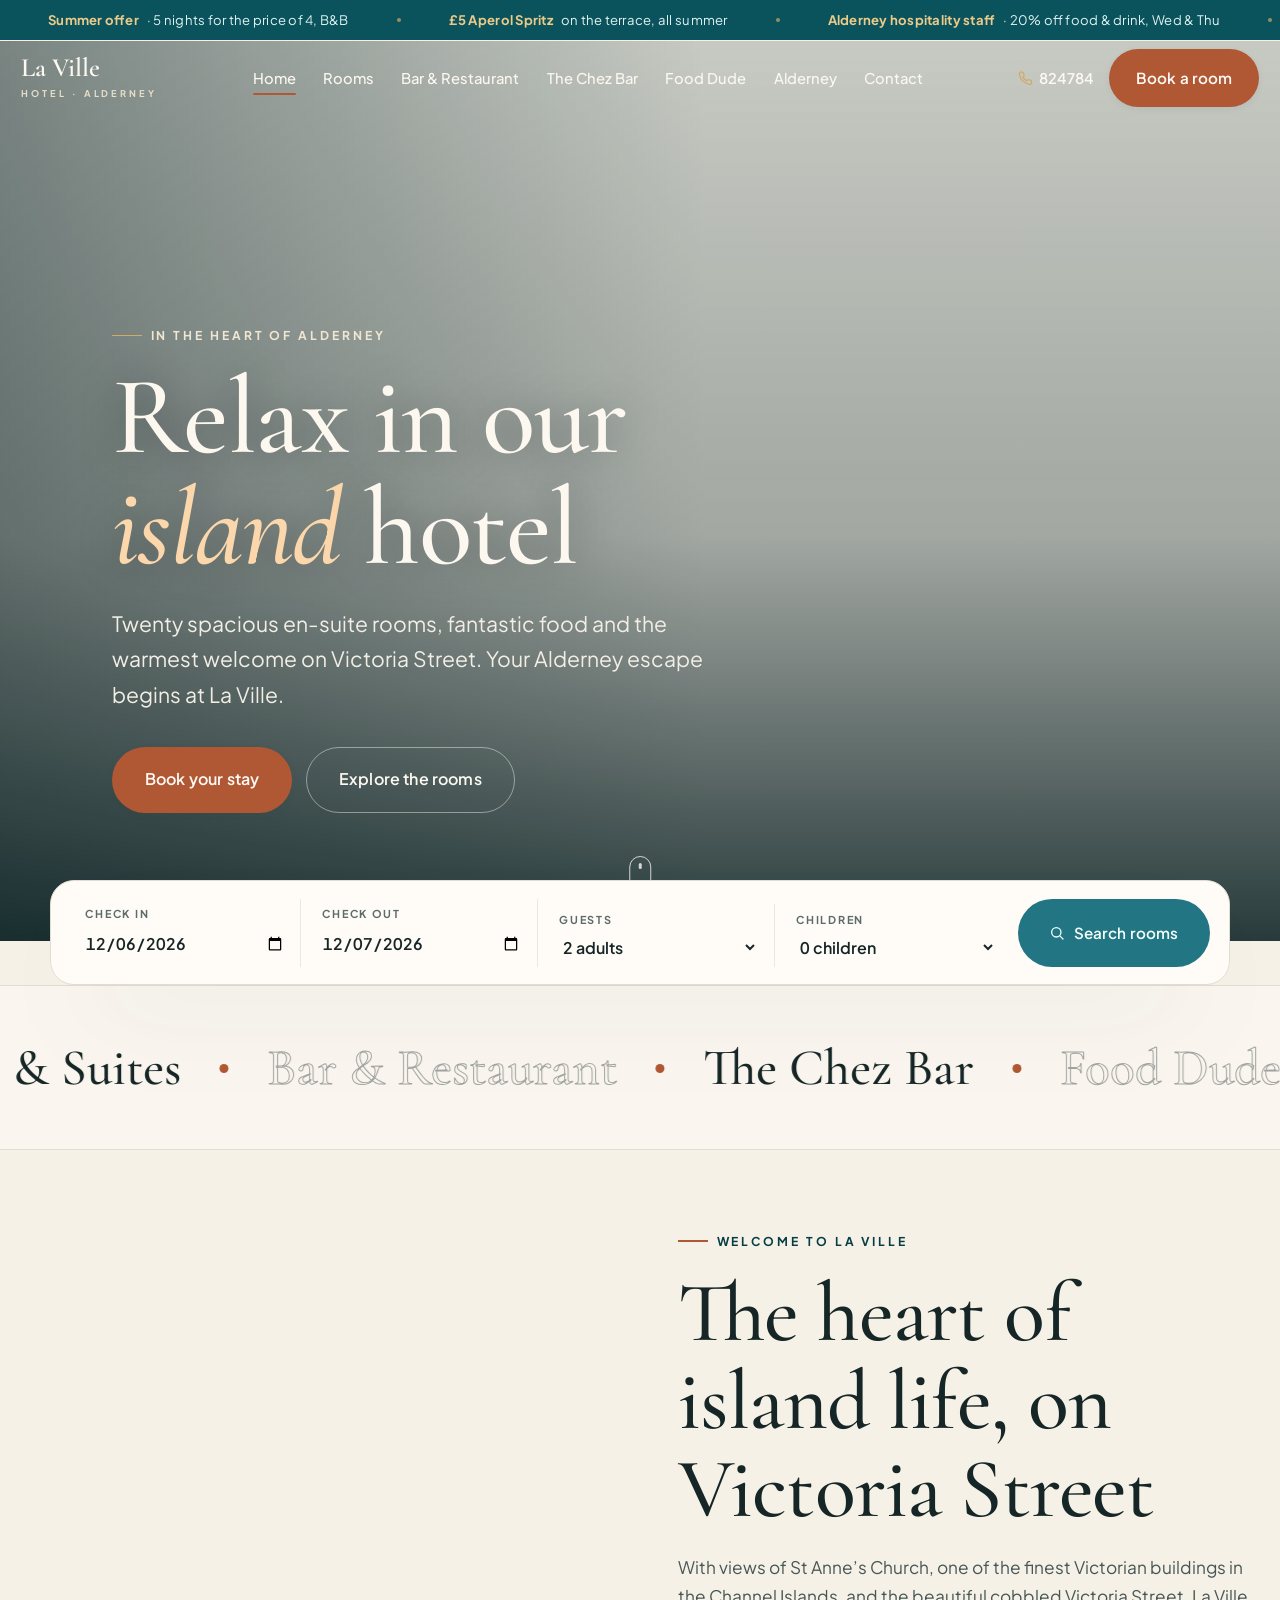
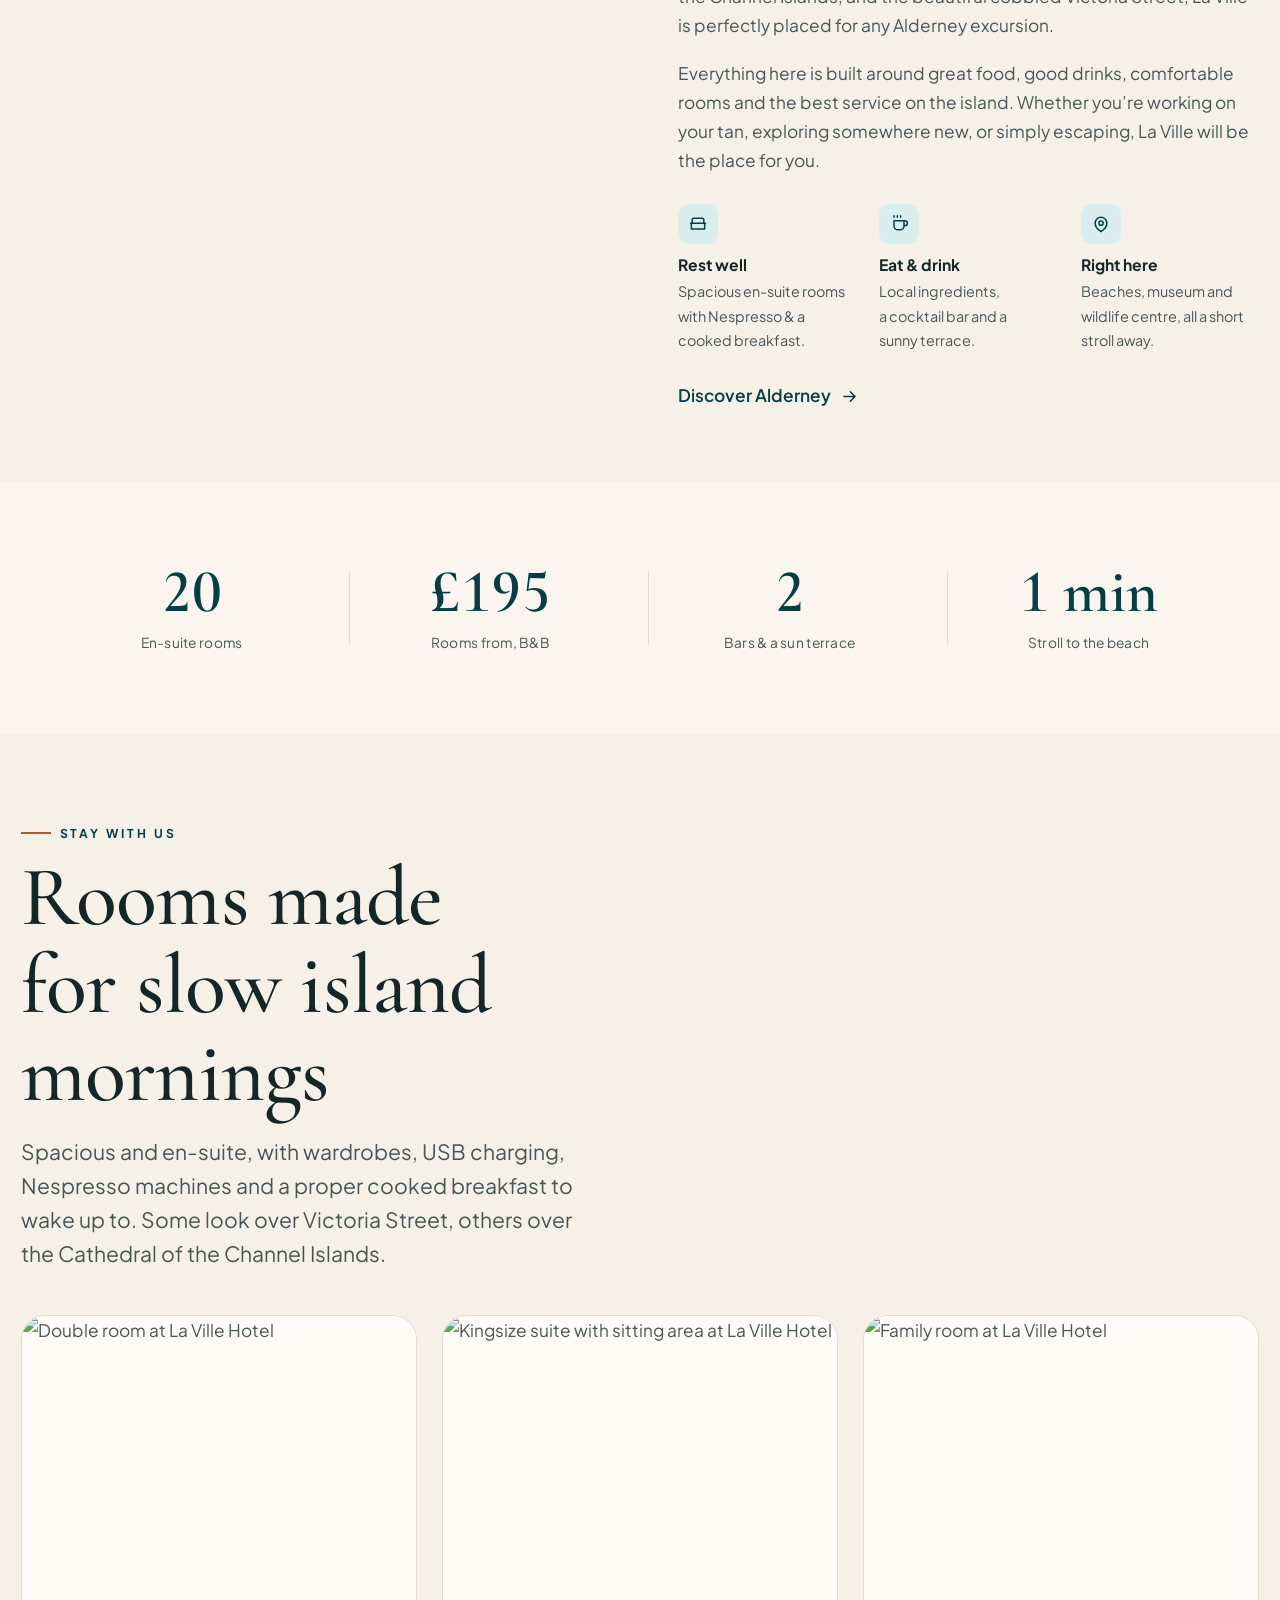
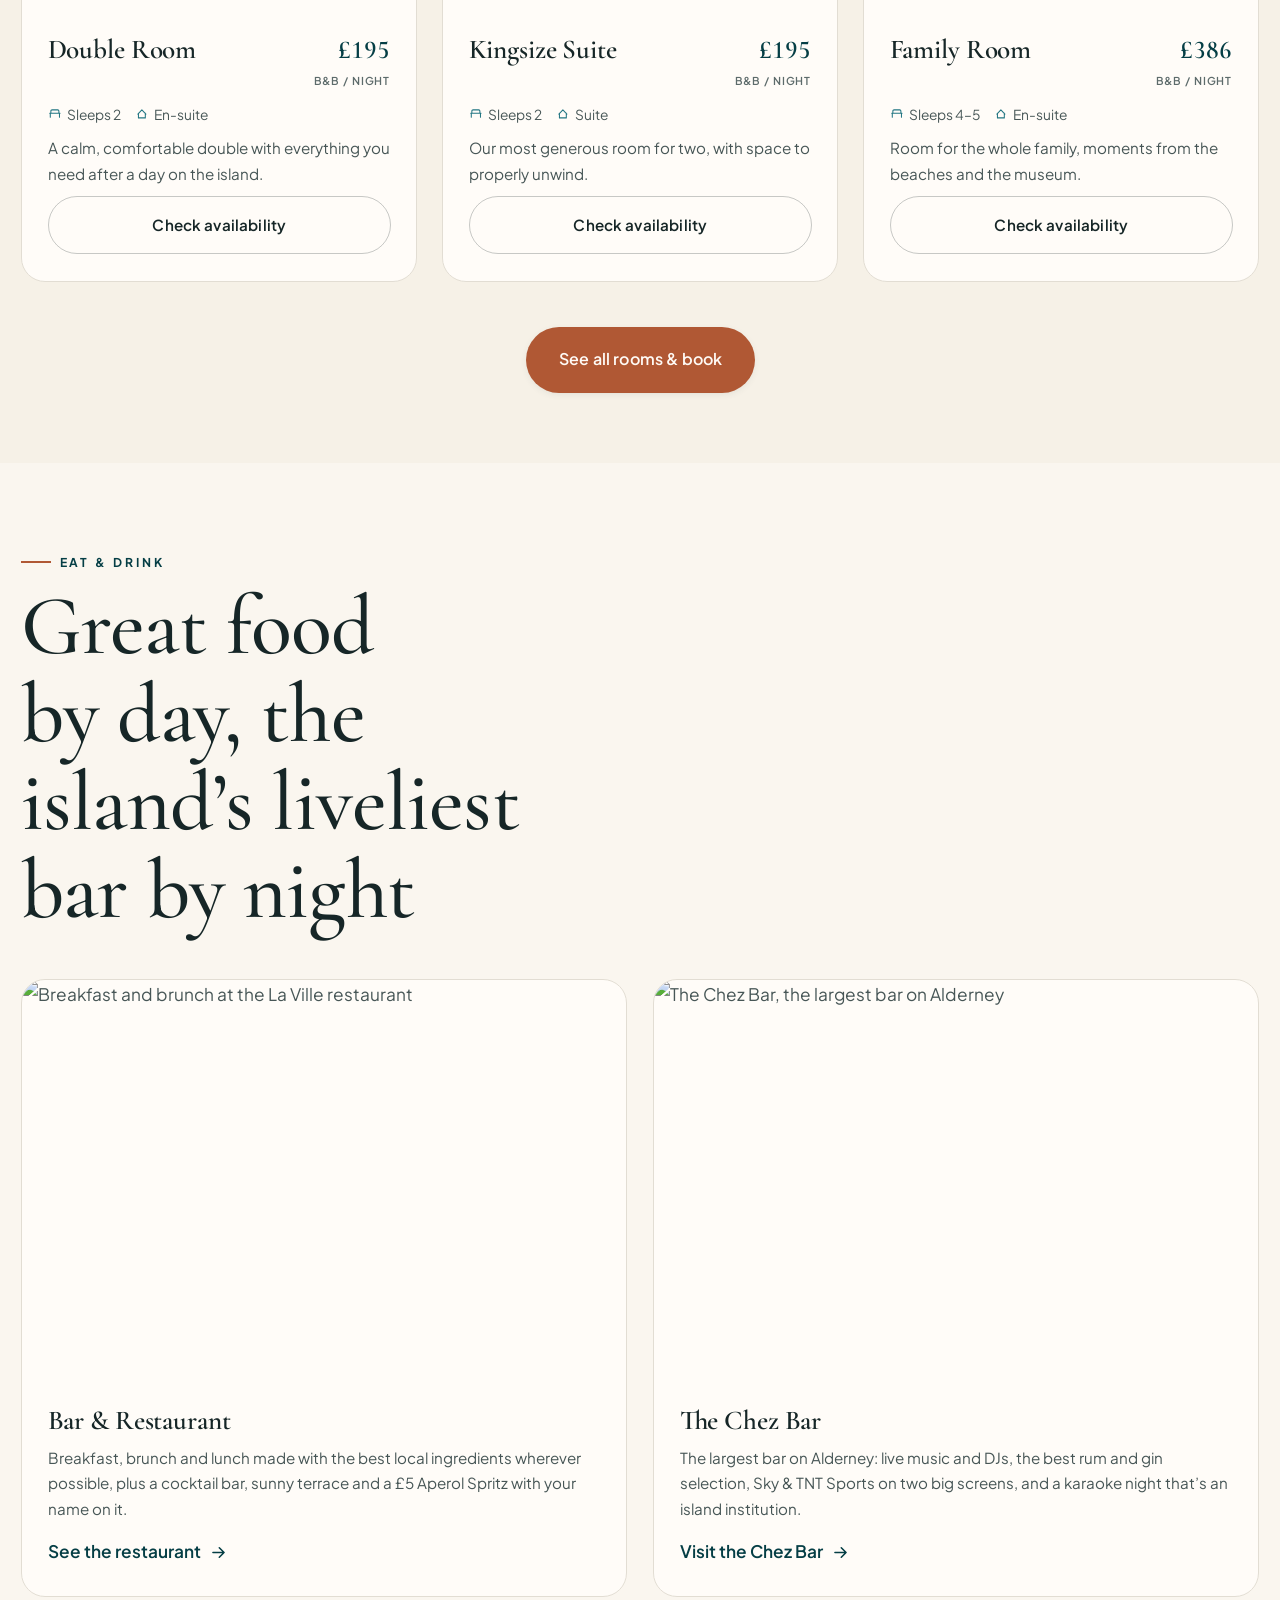
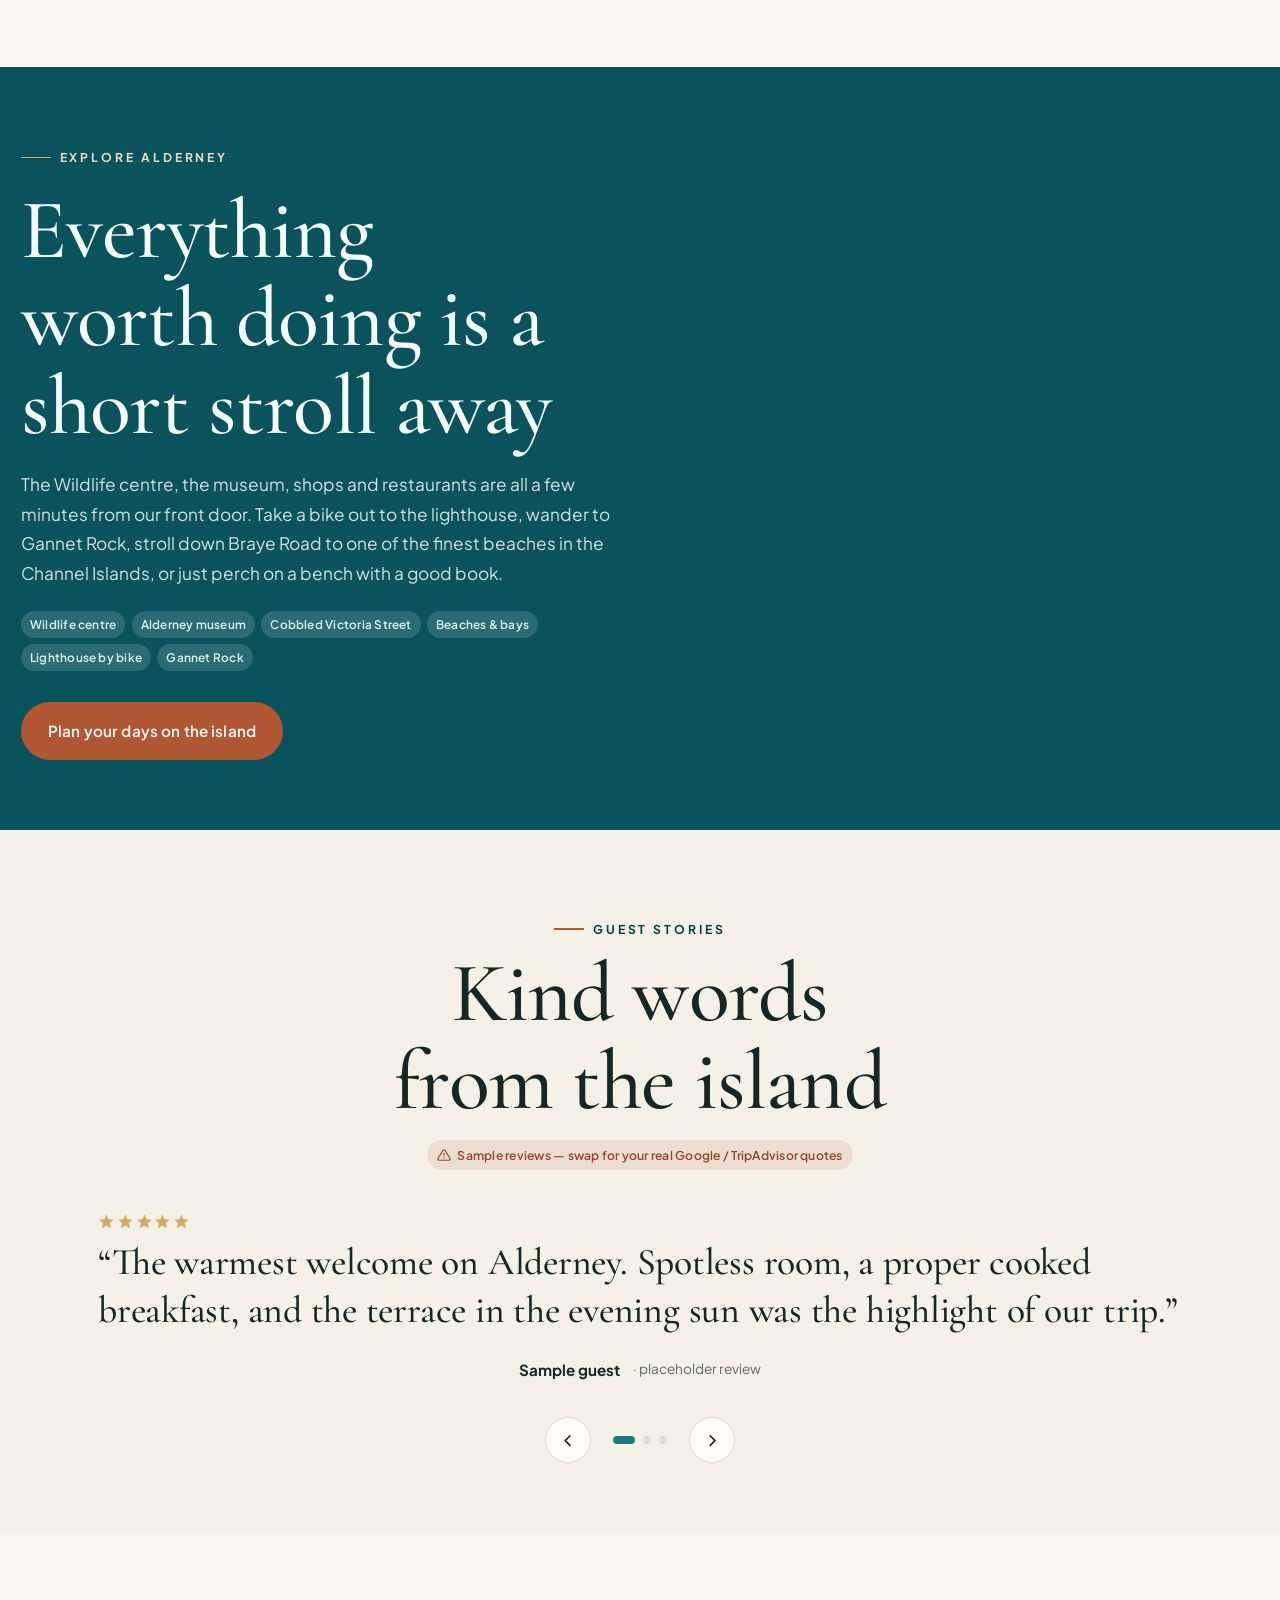
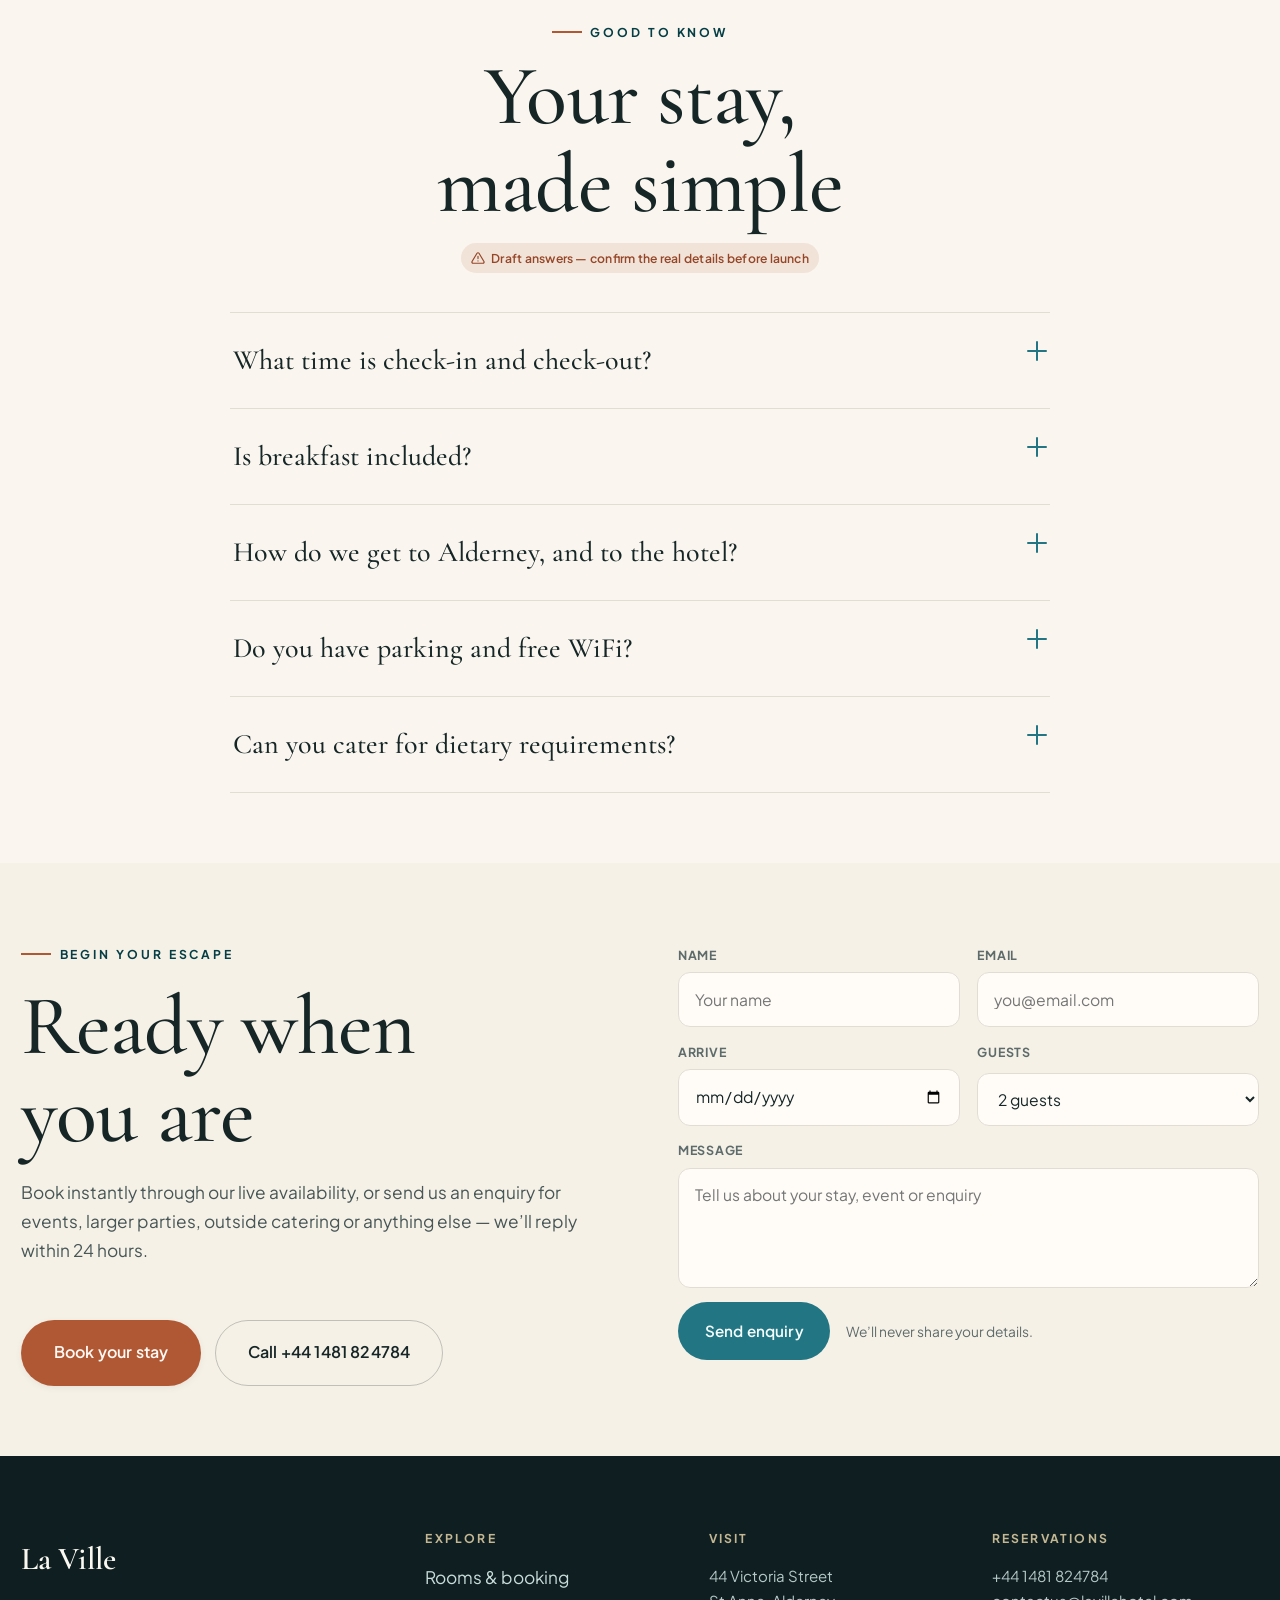
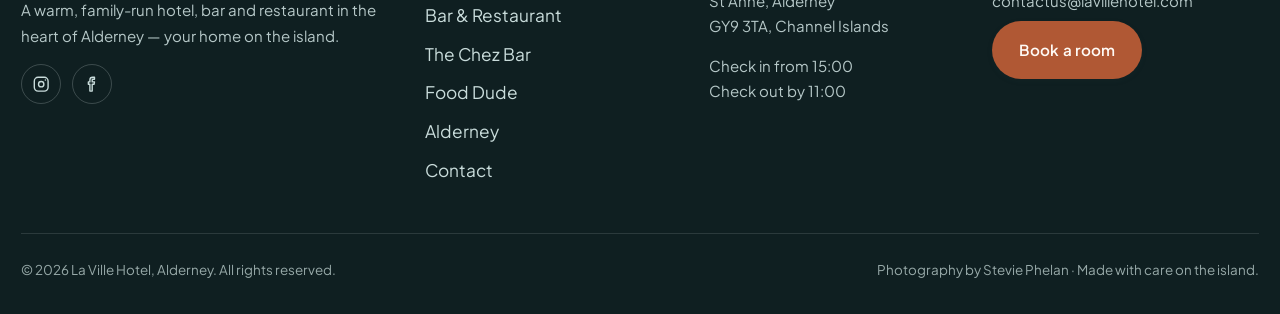
==== commit db5f4e70: "Tighten section rhythm (--section ~150px -> ~70px padding) Inter-section gaps were ~300px; halve the" ====
--- a/index.html
+++ b/index.html
@@ -62,7 +62,7 @@
   --step-5:  clamp(3.8rem, 2.6rem + 5.4vw, 7.5rem);
 
   --gap: clamp(1rem, 0.8rem + 1vw, 1.6rem);
-  --section: clamp(5rem, 3.4rem + 7.5vw, 11rem);
+  --section: clamp(3rem, 2rem + 3vw, 5.25rem);
   --radius: 16px;
   --radius-lg: 24px;
   --radius-xl: 32px;
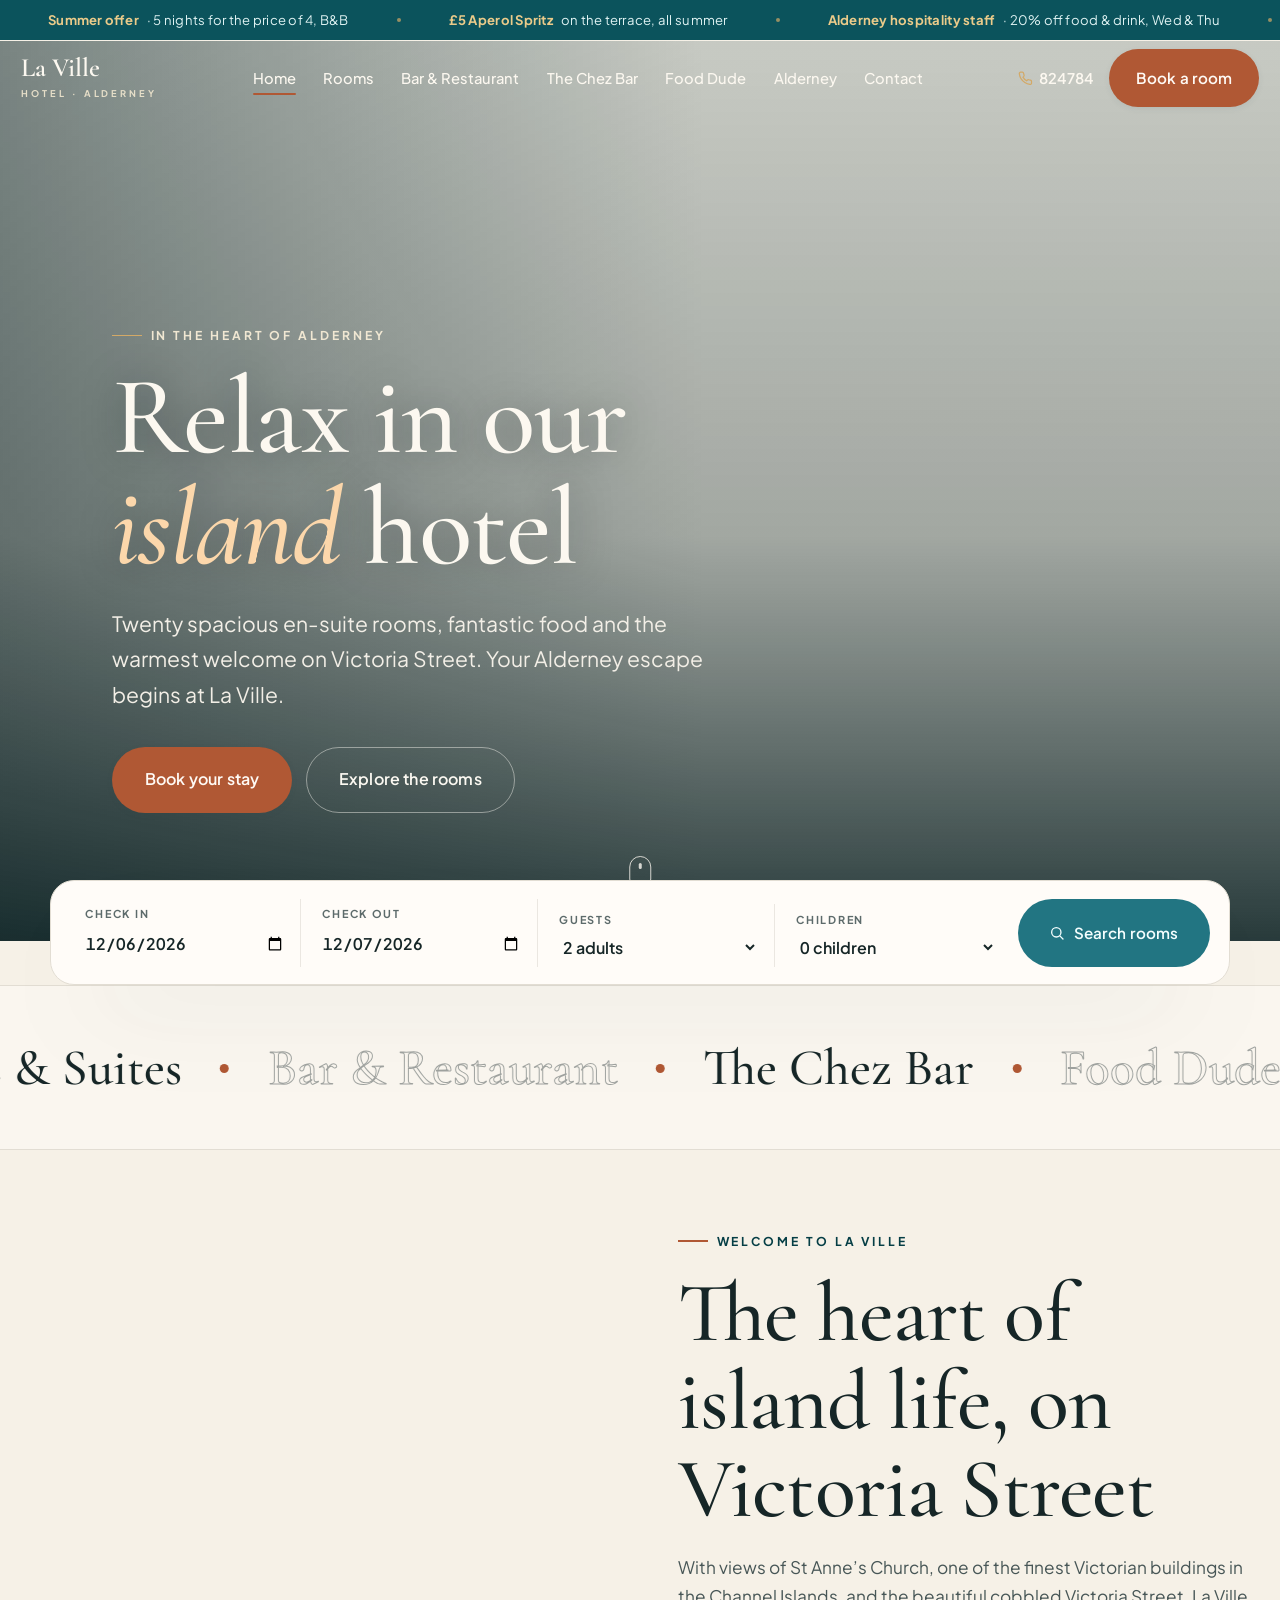
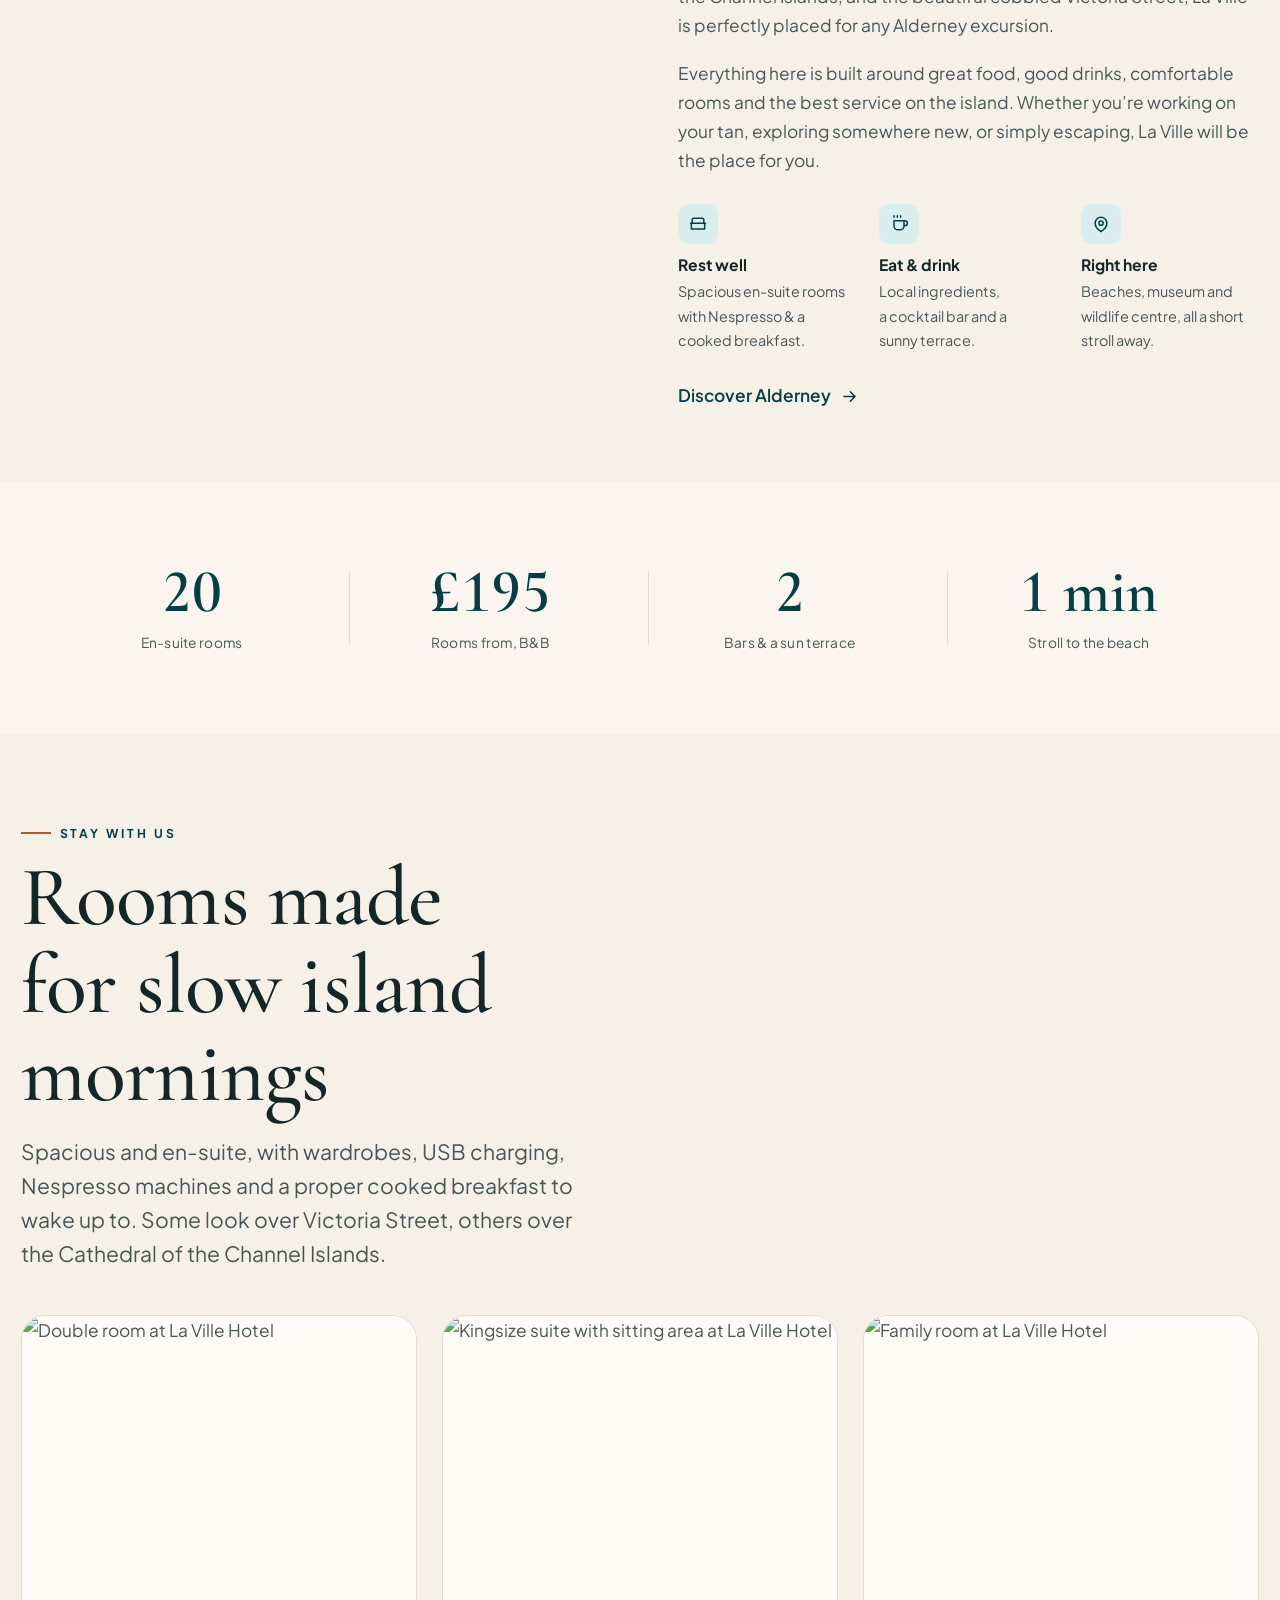
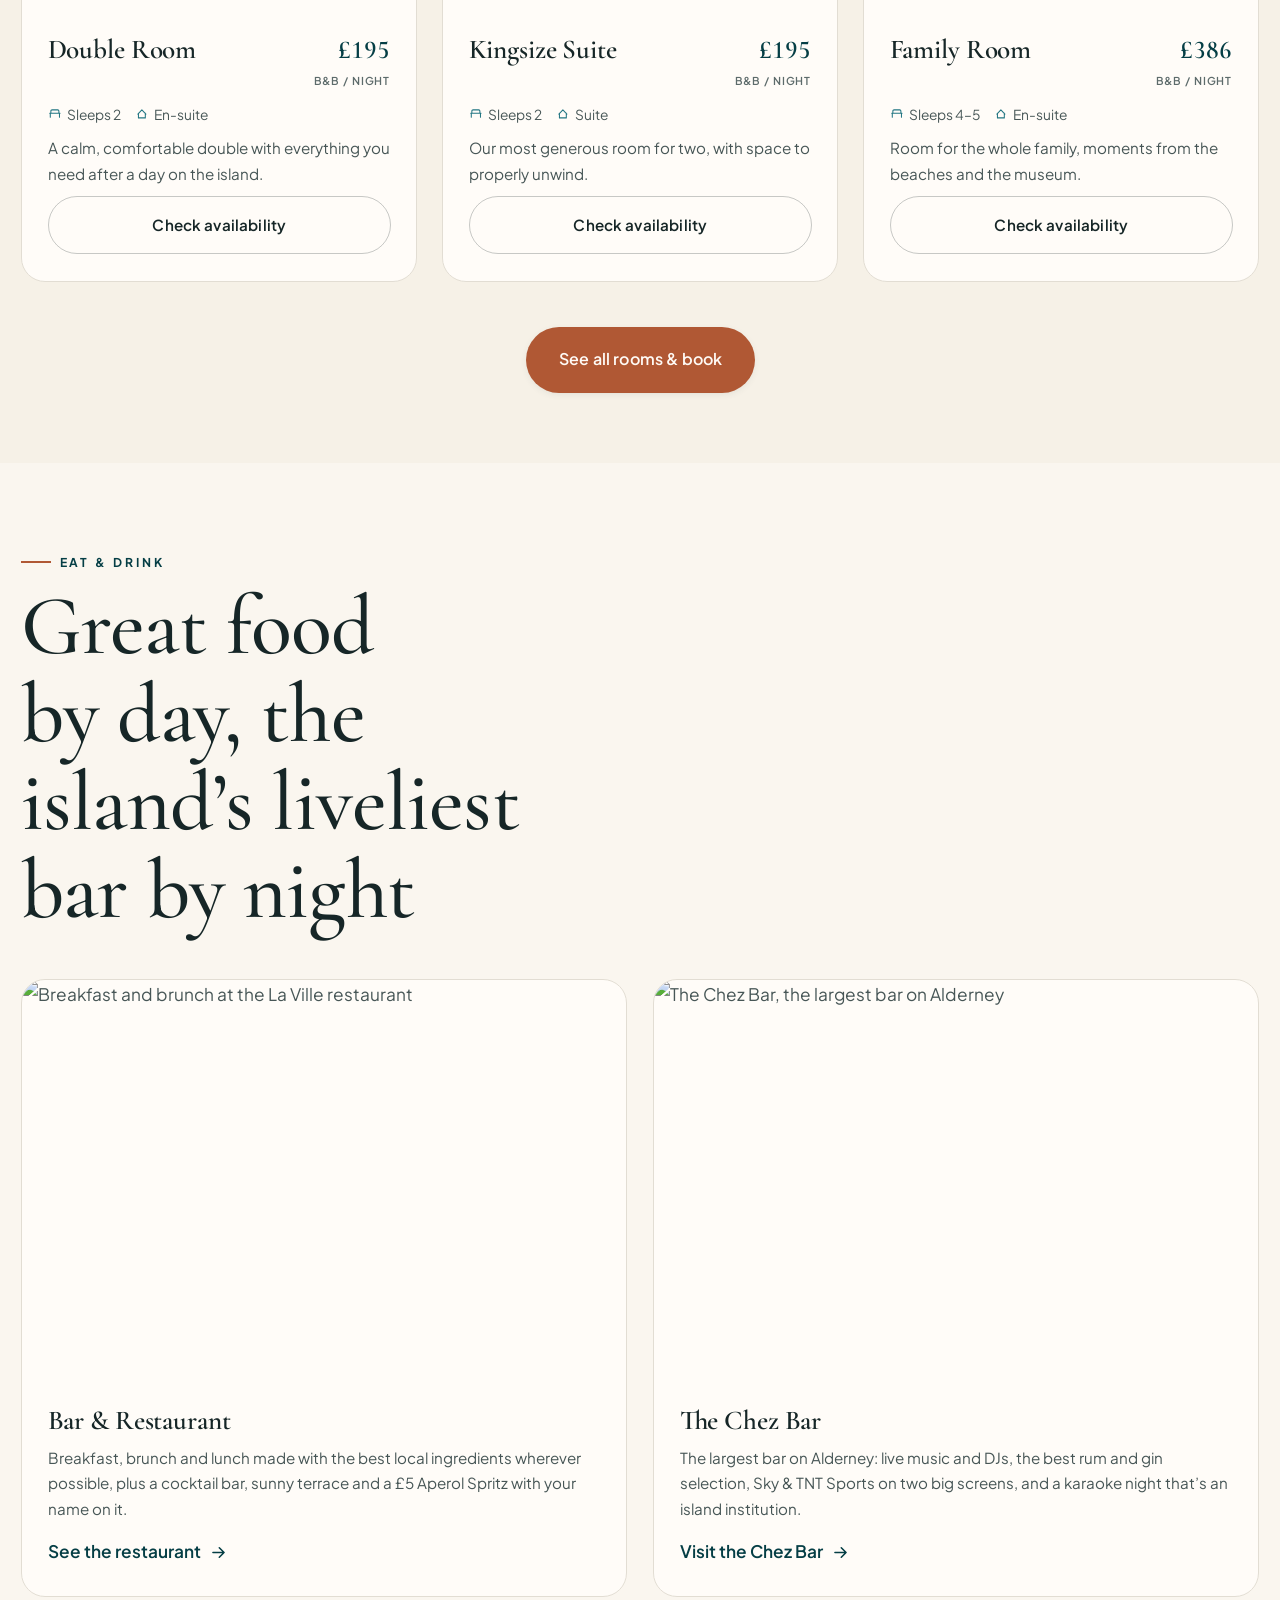
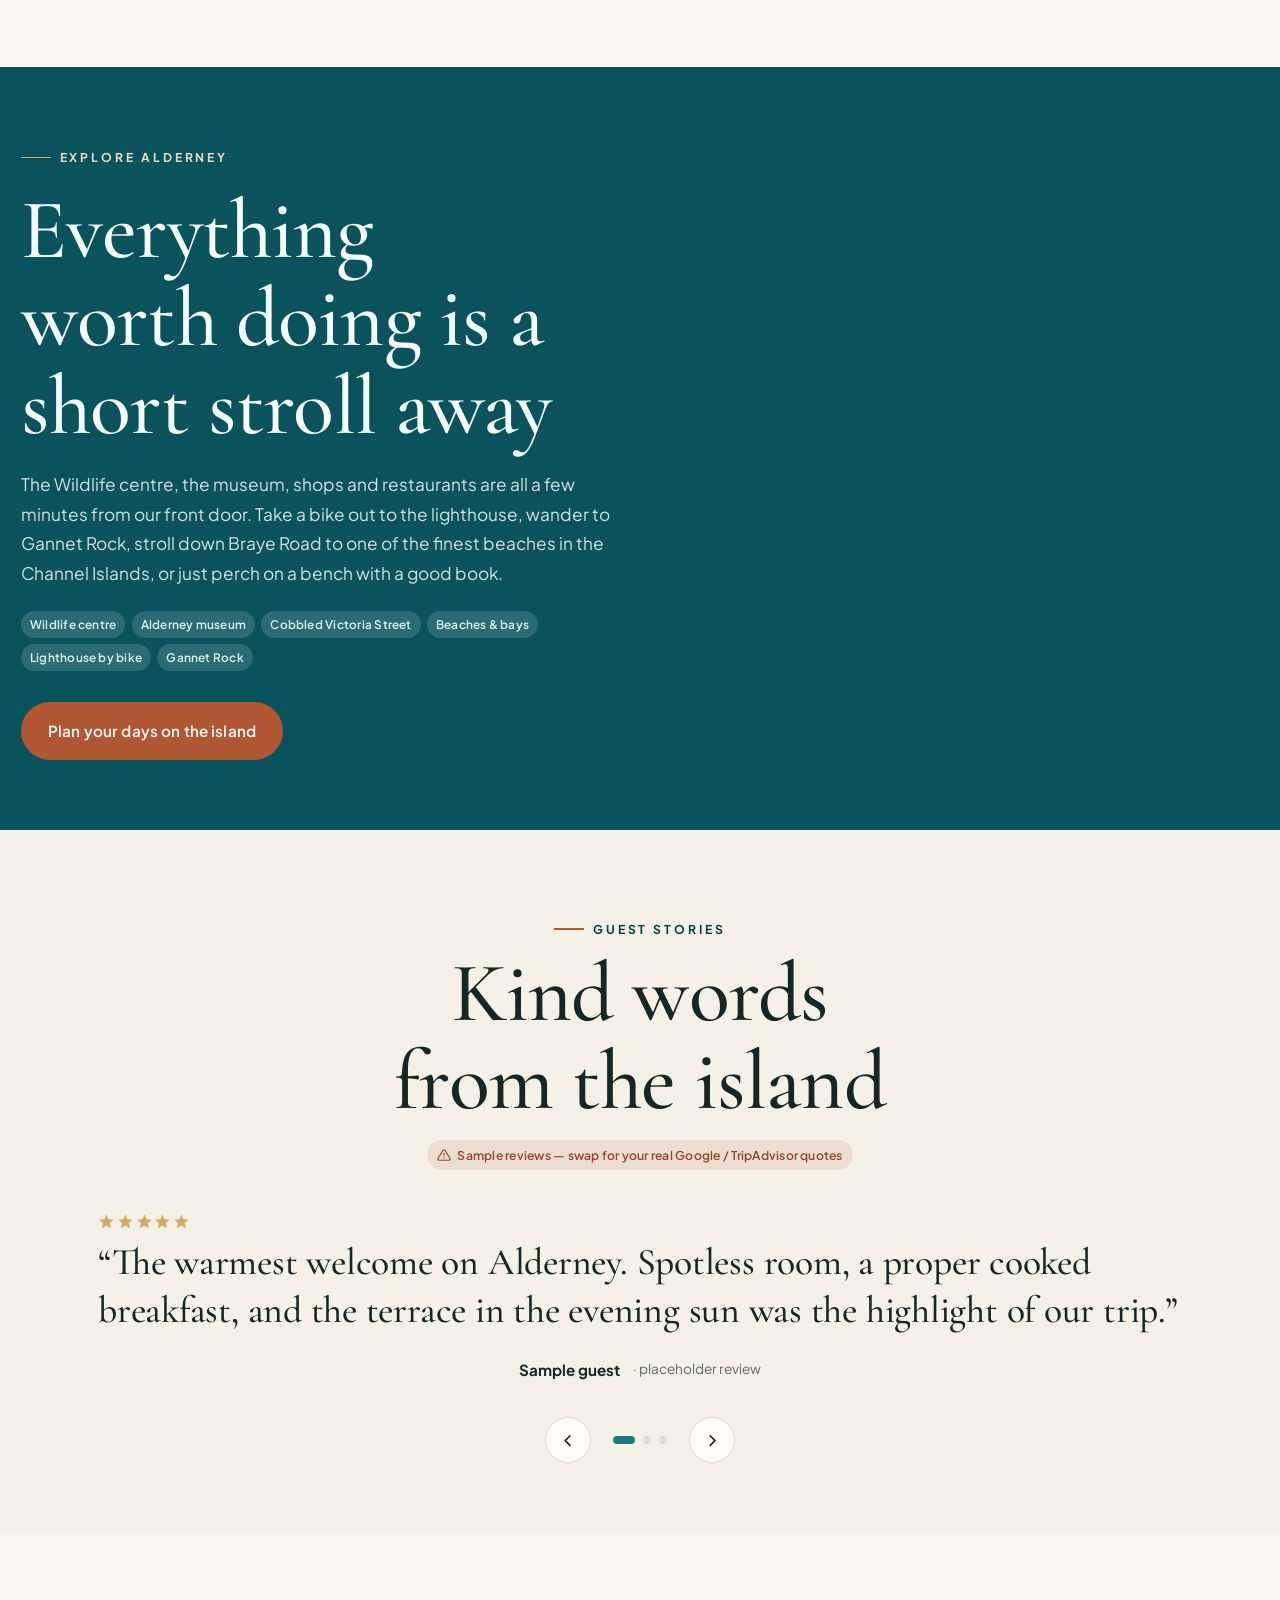
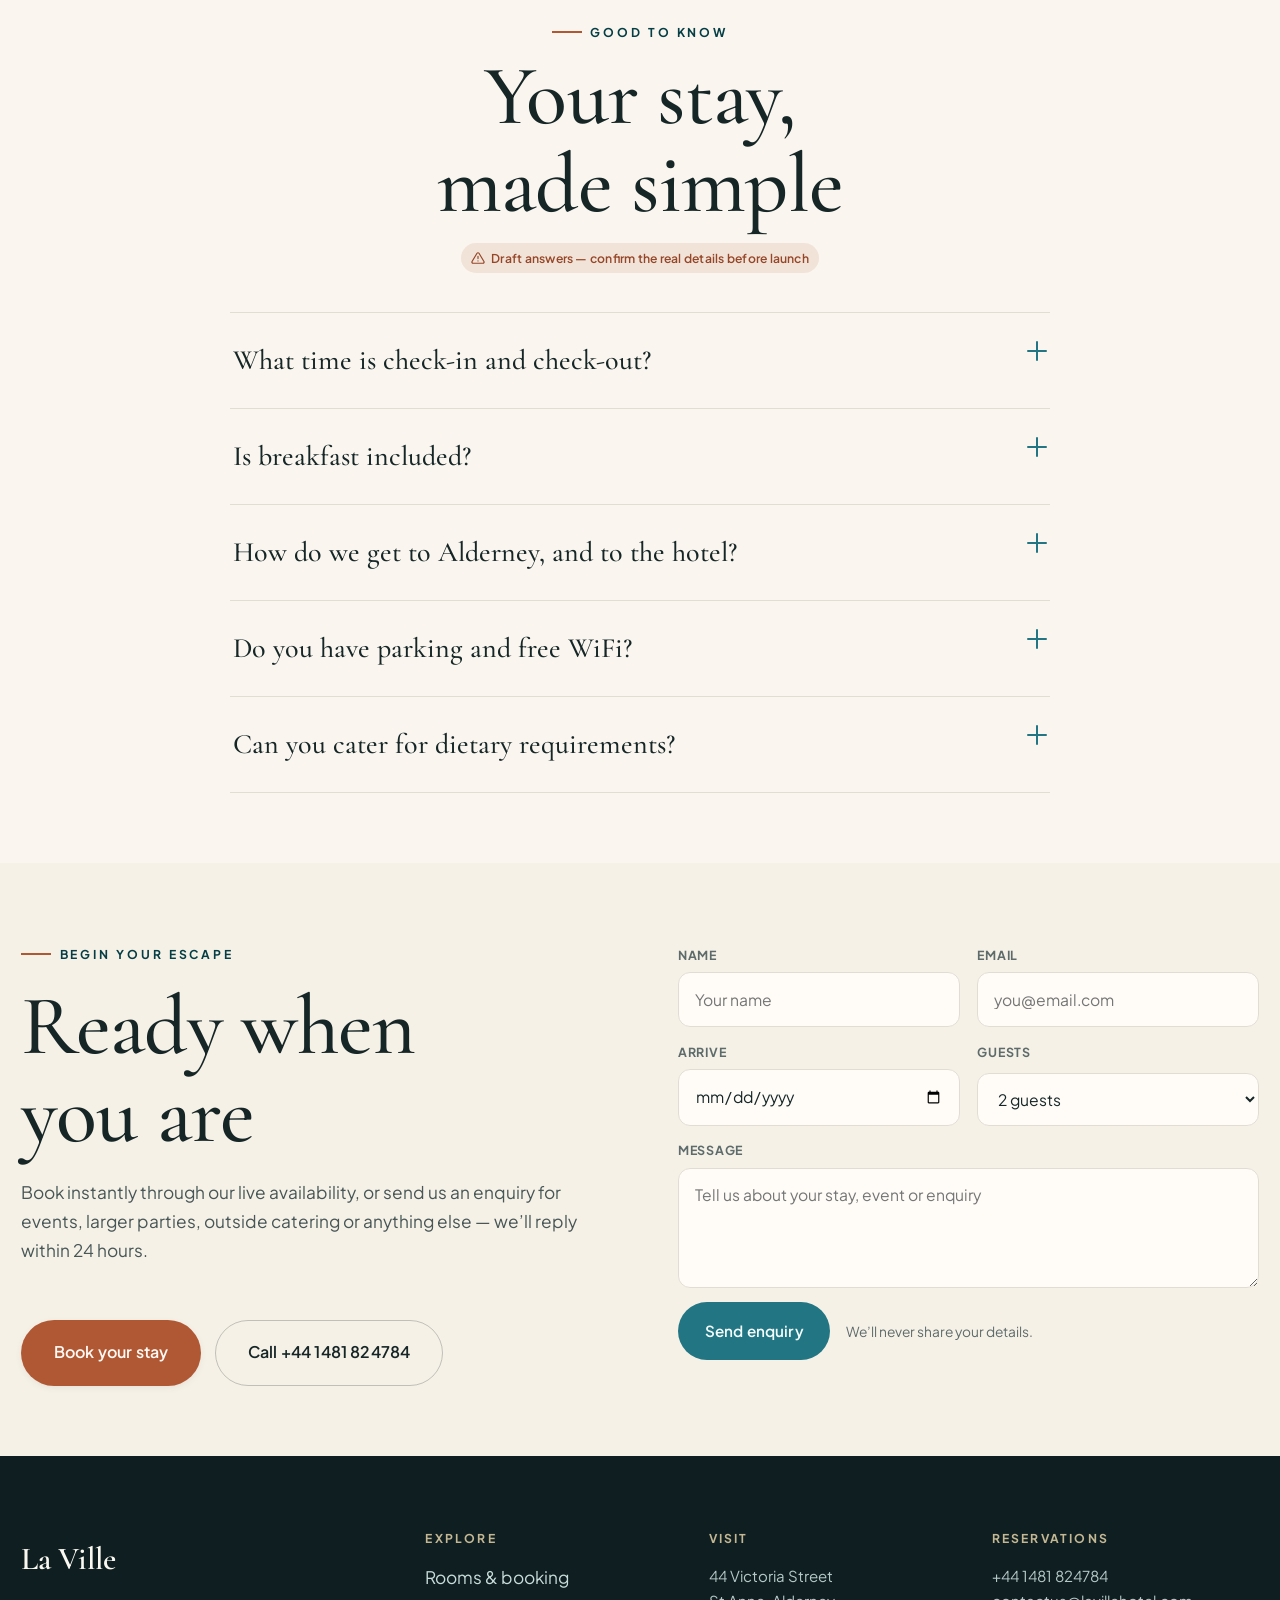
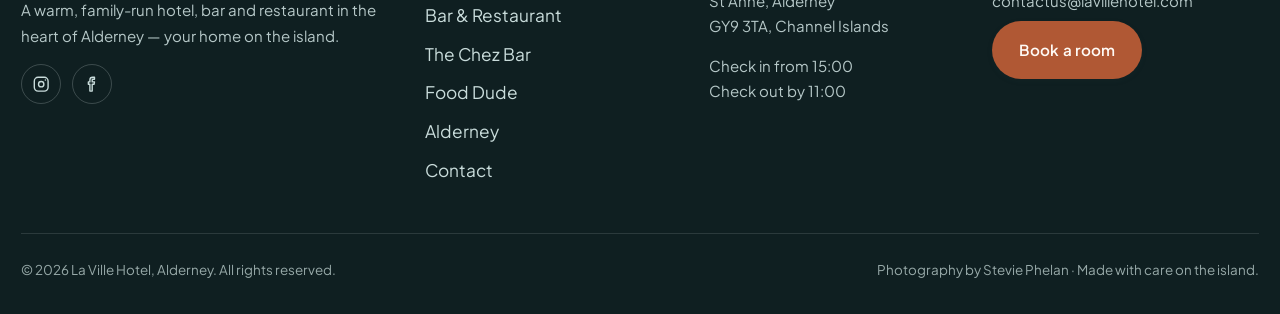
==== commit d1ed8d3d: "Header: opaque near-white background when scrolled Scrolled (.solid) state was 88% cream + blur, let" ====
--- a/index.html
+++ b/index.html
@@ -204,7 +204,7 @@
 .site-header.at-top .brand small { color: oklch(0.9 0.03 90); }
 .site-header.at-top .nav-toggle { border-color: oklch(0.98 0.01 85 / 0.5); background: transparent; }
 .site-header.at-top .nav-toggle span, .site-header.at-top .nav-toggle span::before, .site-header.at-top .nav-toggle span::after { background: oklch(0.98 0.01 85); }
-.site-header.solid { background: color-mix(in oklch, var(--ground) 88%, transparent); backdrop-filter: blur(14px) saturate(1.15); border-color: var(--line); box-shadow: 0 10px 30px -26px oklch(0.3 0.04 205 / 0.5); }
+.site-header.solid { background: var(--card); border-color: var(--line); box-shadow: 0 8px 28px -24px oklch(0.3 0.04 205 / 0.55); }
 .nav { display: flex; align-items: center; justify-content: space-between; gap: 1.5rem; height: var(--nav-h); }
 .brand { display: flex; align-items: center; gap: 0.7rem; flex-shrink: 0; }
 .brand-mark { font-family: var(--font-display); font-size: 1.65rem; font-weight: 600; color: var(--ink); letter-spacing: 0; line-height: 1; }
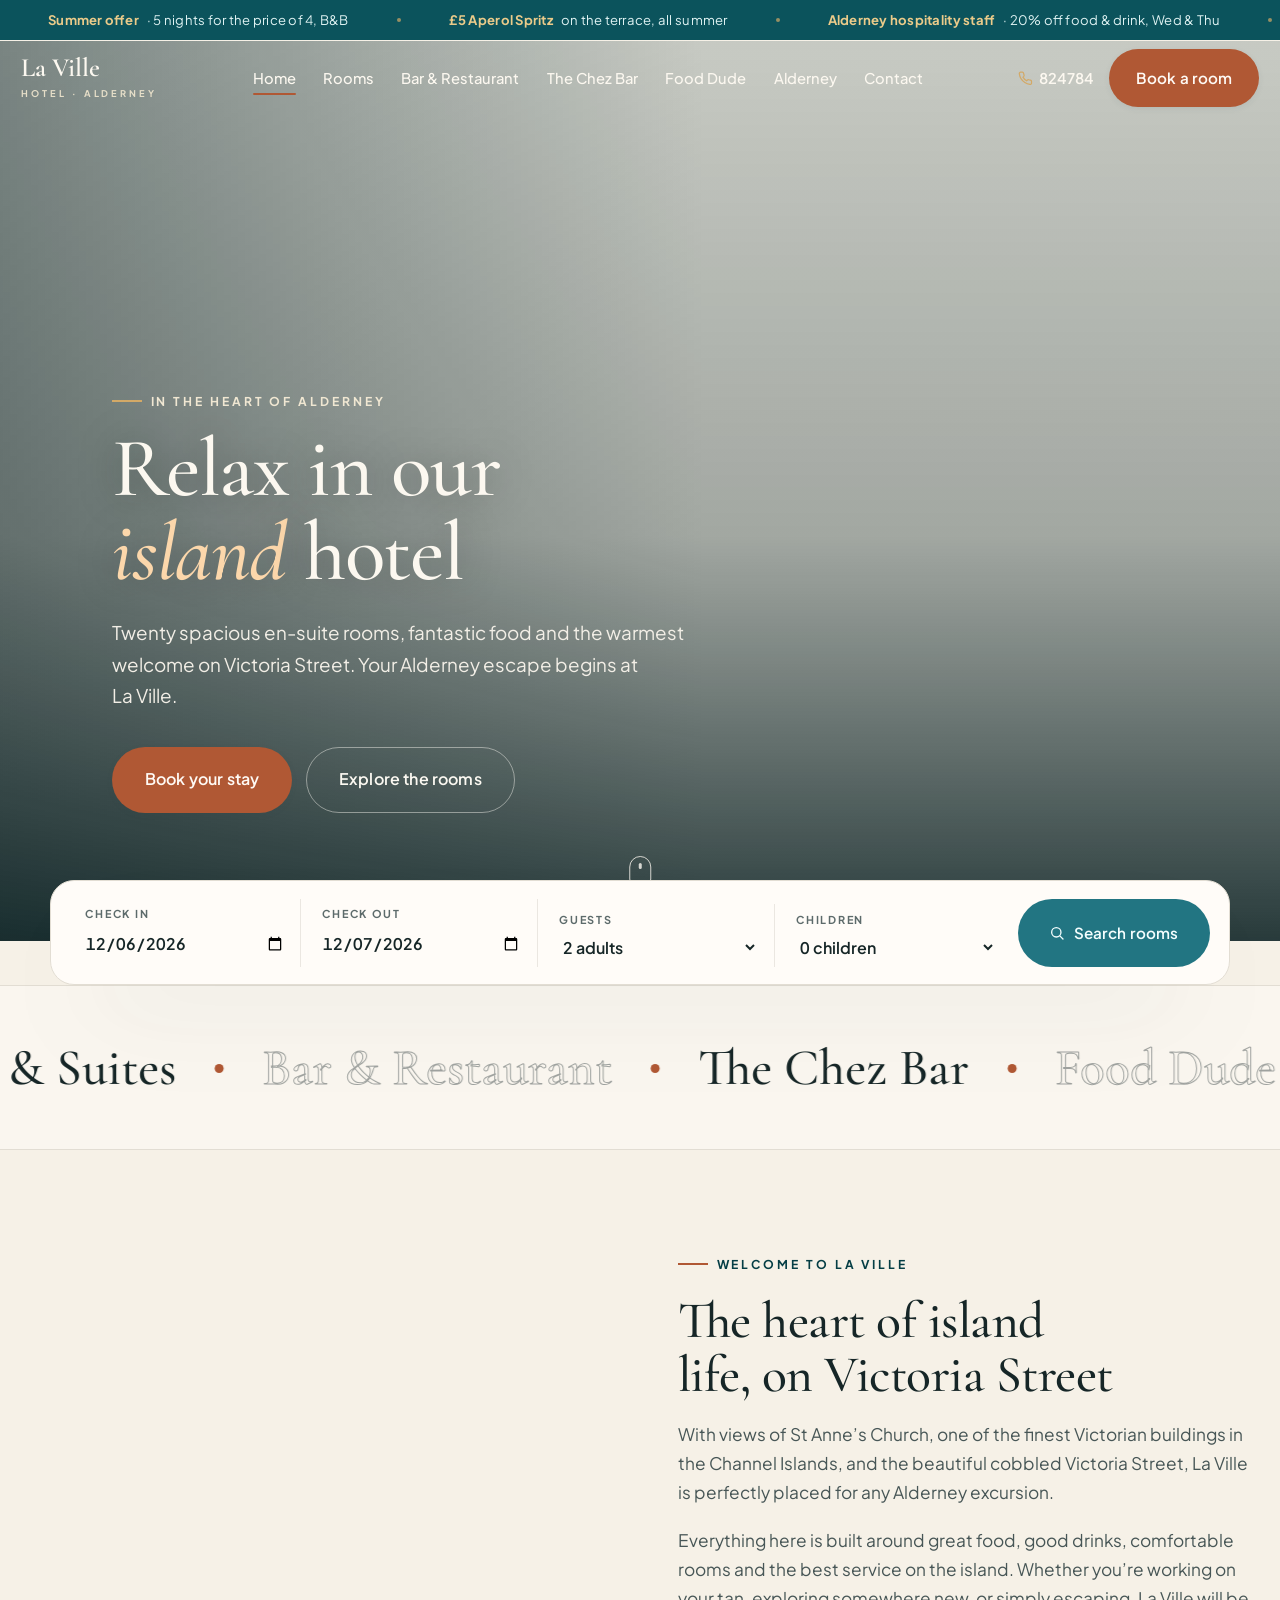
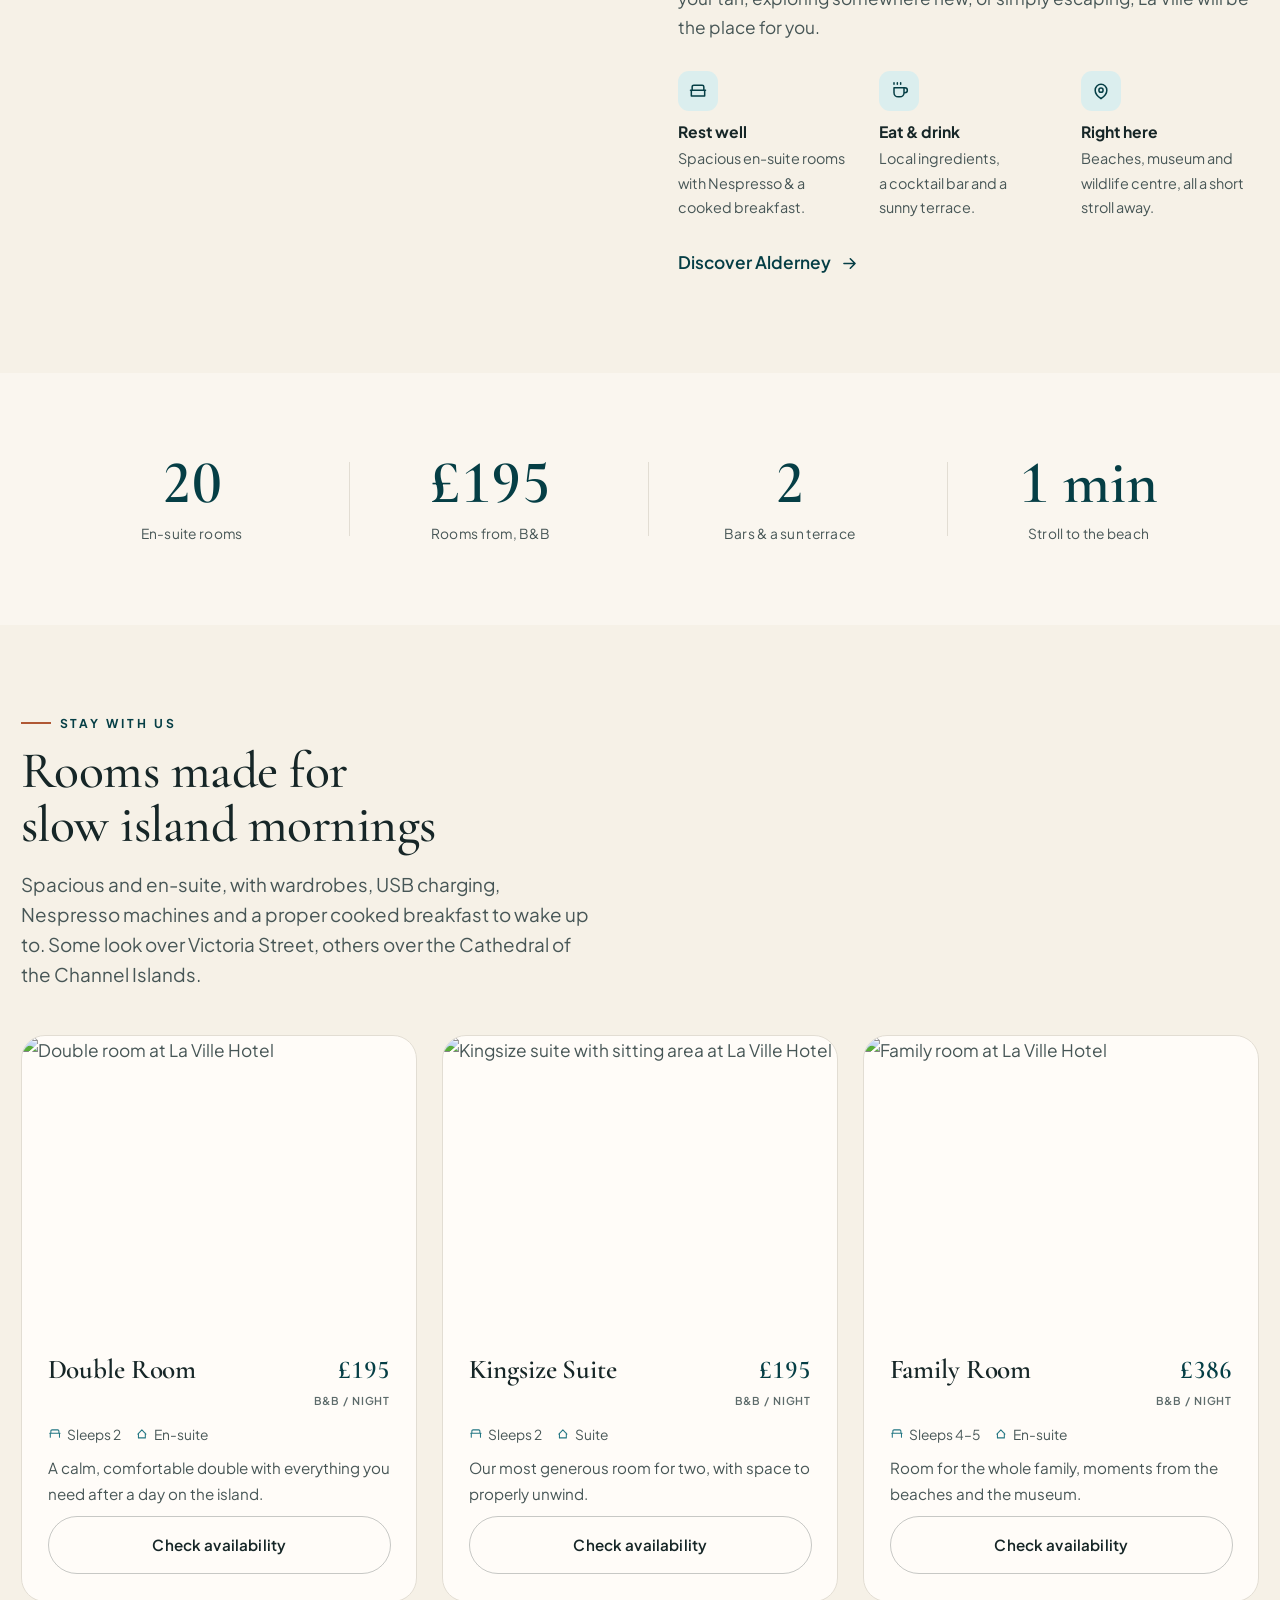
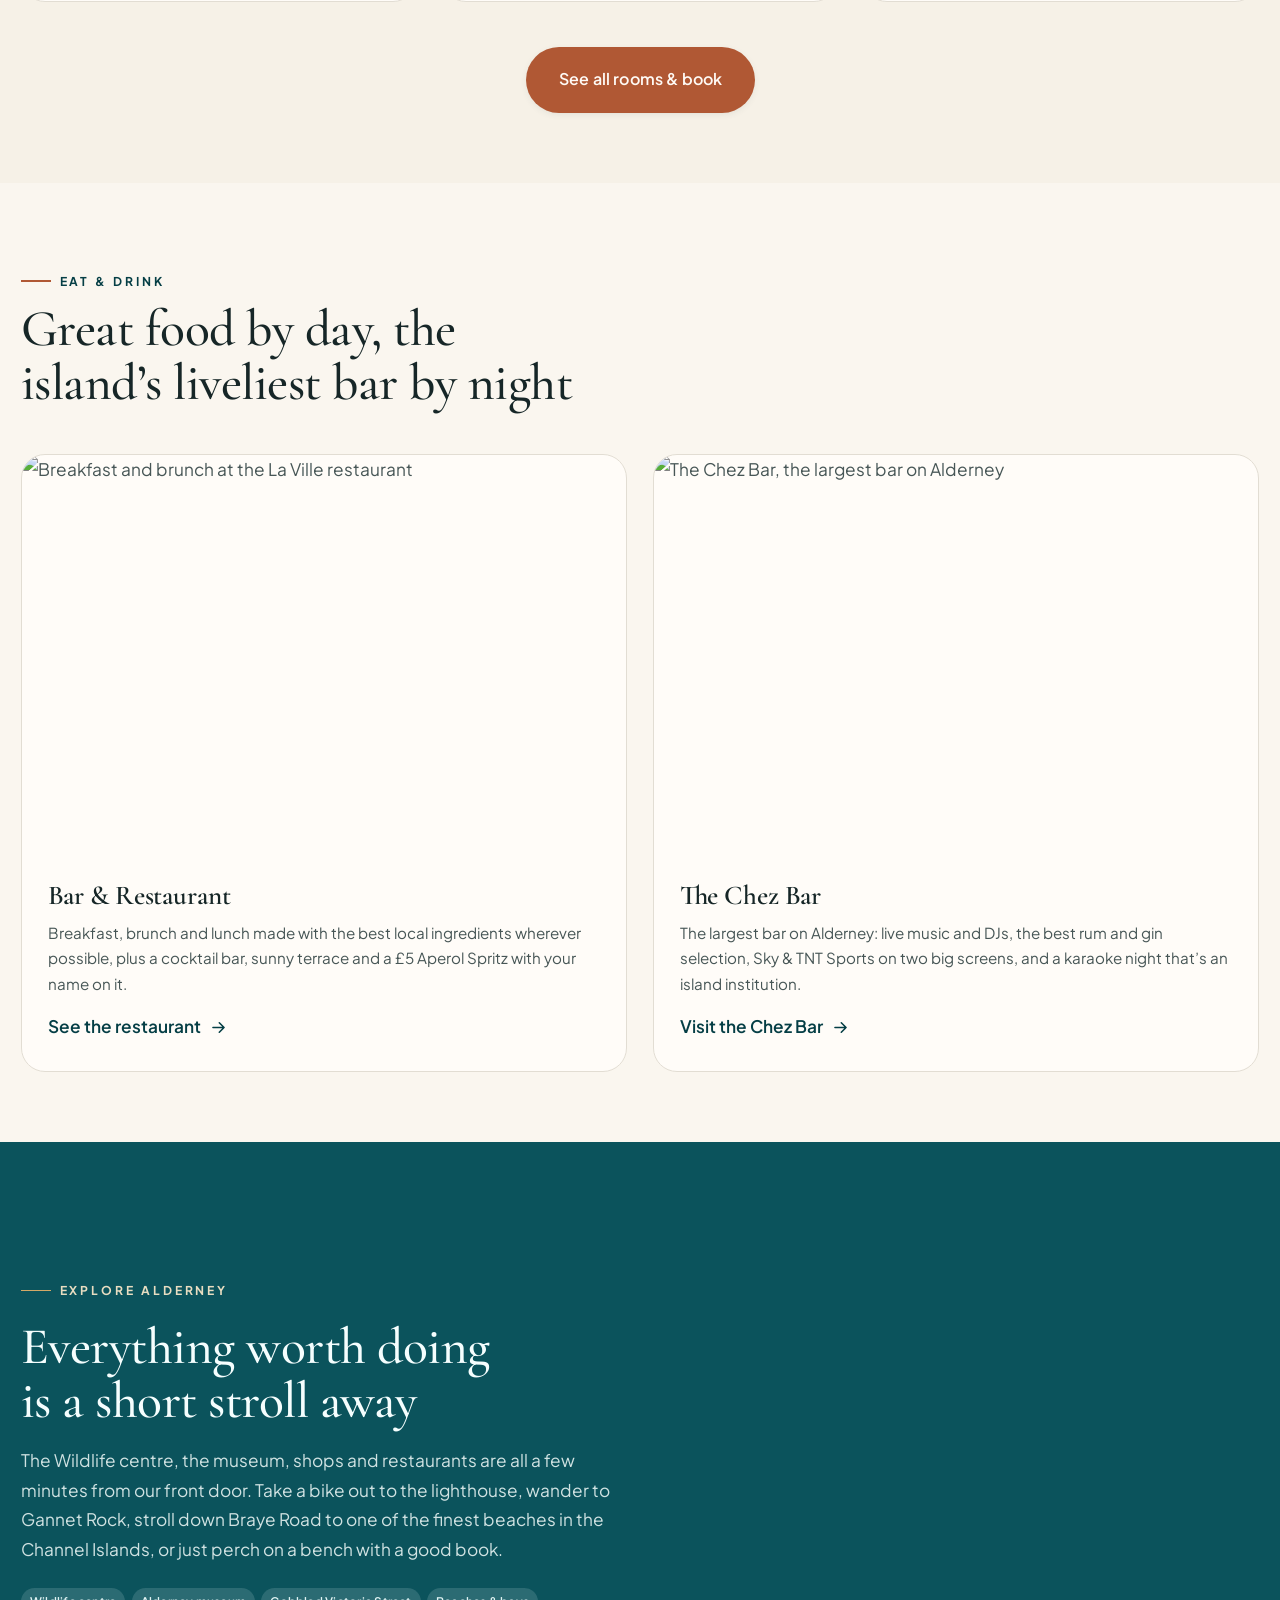
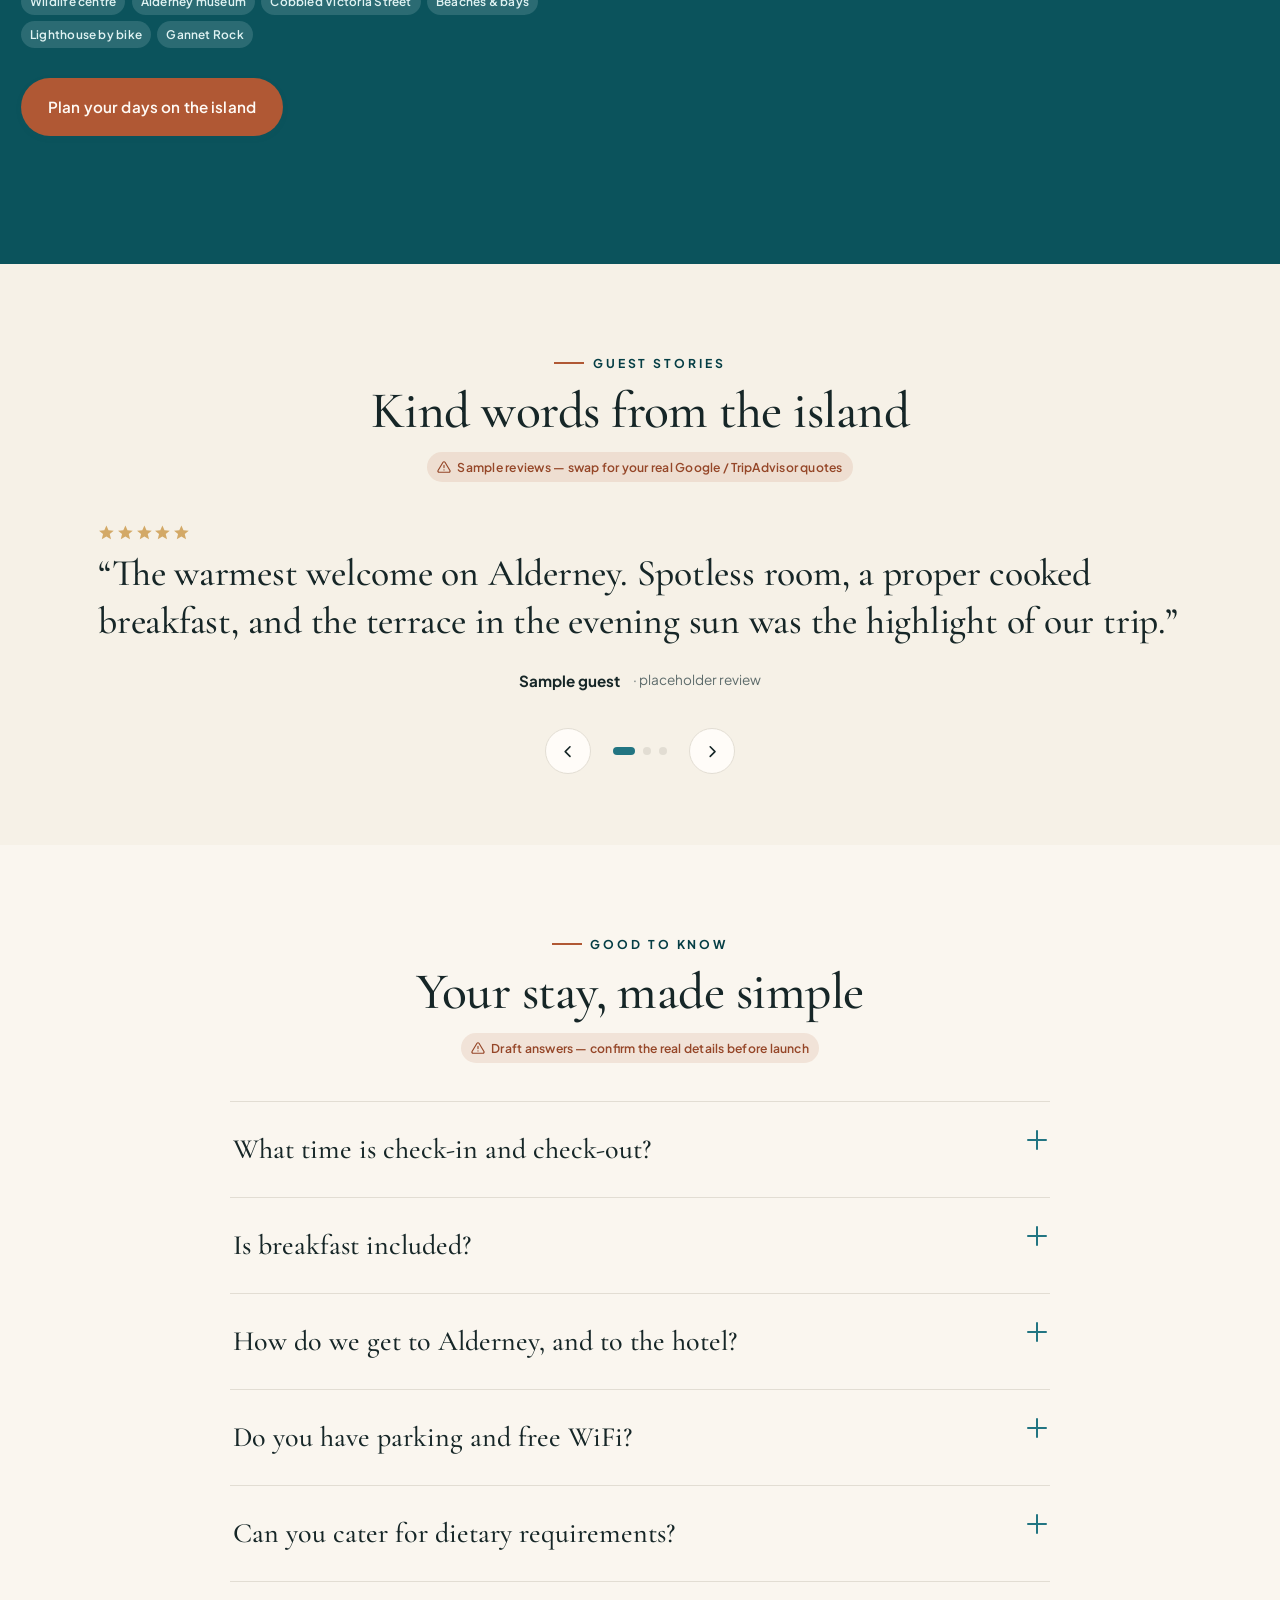
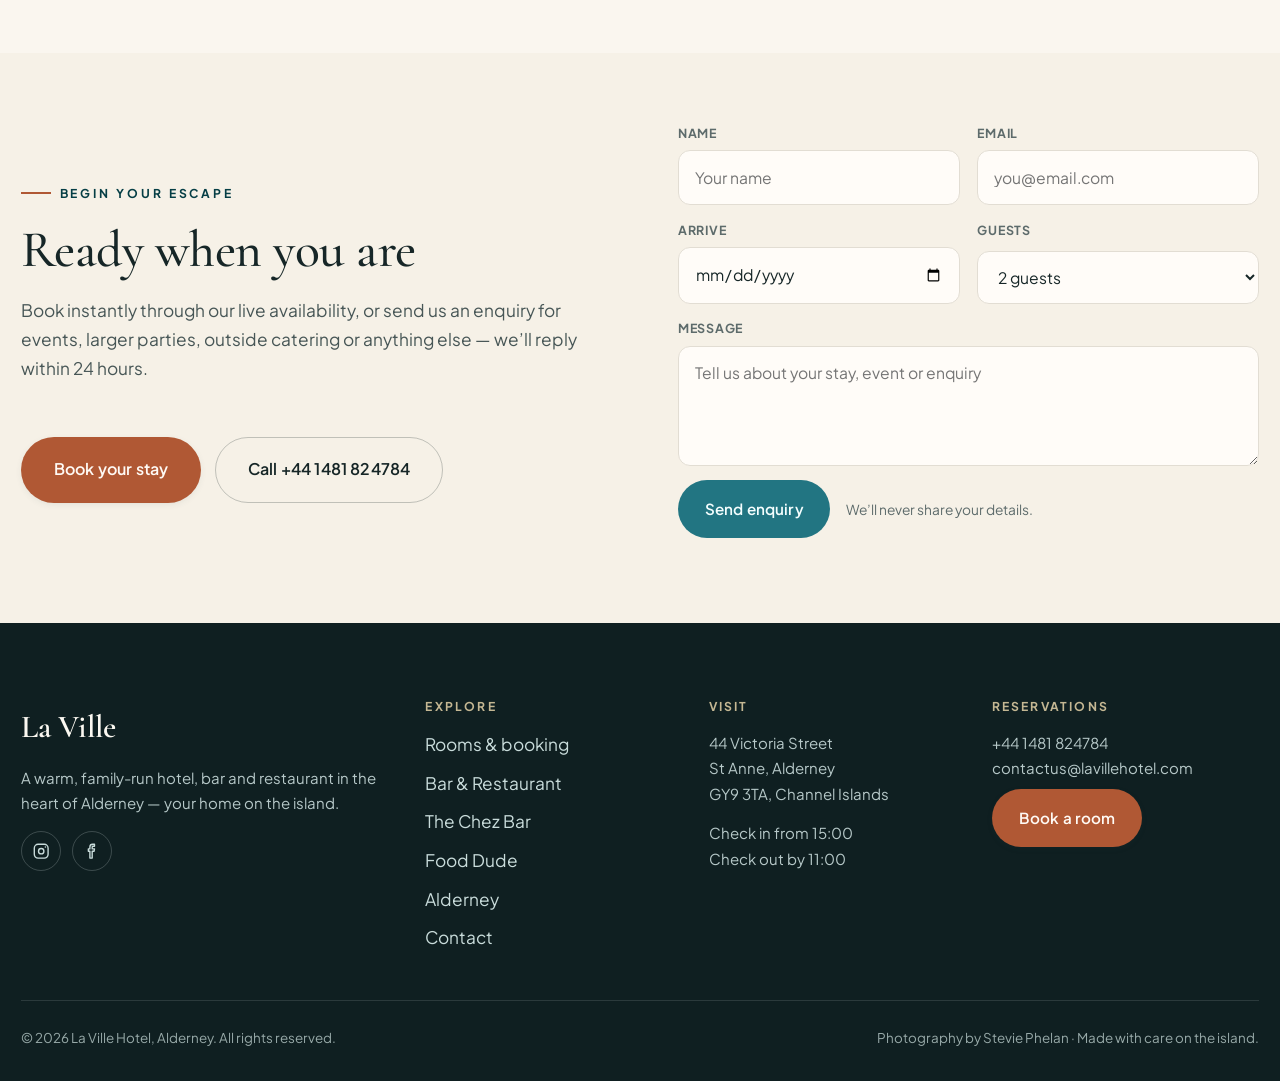
==== commit a1a4777c: "Header solidifies on any scroll; reduce oversized type scale - Header: solidFrom 780px -> 48px, so t" ====
--- a/index.html
+++ b/index.html
@@ -55,11 +55,11 @@
   /* fluid scale (editorial — display runs large) */
   --step--1: clamp(0.82rem, 0.79rem + 0.14vw, 0.9rem);
   --step-0:  clamp(1rem, 0.96rem + 0.2vw, 1.08rem);
-  --step-1:  clamp(1.15rem, 1.08rem + 0.34vw, 1.32rem);
-  --step-2:  clamp(1.9rem, 1.6rem + 1.3vw, 2.7rem);
-  --step-3:  clamp(2.6rem, 2.1rem + 2.4vw, 4rem);
-  --step-4:  clamp(3.2rem, 2.4rem + 3.6vw, 5.4rem);
-  --step-5:  clamp(3.8rem, 2.6rem + 5.4vw, 7.5rem);
+  --step-1:  clamp(1.05rem, 1rem + 0.24vw, 1.18rem);
+  --step-2:  clamp(1.55rem, 1.35rem + 0.9vw, 2.1rem);
+  --step-3:  clamp(2.2rem, 1.8rem + 2vw, 3.4rem);
+  --step-4:  clamp(2.1rem, 1.7rem + 1.9vw, 3.3rem);
+  --step-5:  clamp(3rem, 2.2rem + 3.8vw, 5.4rem);
 
   --gap: clamp(1rem, 0.8rem + 1vw, 1.6rem);
   --section: clamp(3rem, 2rem + 3vw, 5.25rem);
@@ -199,7 +199,7 @@
 
 /* ---------- Header ---------- */
 .site-header { position: sticky; top: 0; z-index: 100; transition: background 0.4s var(--ease), border-color 0.4s var(--ease), box-shadow 0.4s var(--ease); border-bottom: 1px solid transparent; }
-.site-header.at-top { background: transparent; }
+.site-header.at-top { background: oklch(0.993 0.006 84 / 0); }
 .site-header.at-top .nav-links a, .site-header.at-top .brand-mark, .site-header.at-top .brand small, .site-header.at-top .nav-phone { color: oklch(0.98 0.012 85); }
 .site-header.at-top .brand small { color: oklch(0.9 0.03 90); }
 .site-header.at-top .nav-toggle { border-color: oklch(0.98 0.01 85 / 0.5); background: transparent; }
@@ -947,16 +947,17 @@
   var header = document.querySelector(".site-header");
   var hero = document.querySelector(".hero, .page-hero");
   if (header) {
-    var solidFrom = hero ? Math.max(60, hero.offsetHeight - 120) : 40;
+    // Solidify as soon as the user scrolls past the header itself, so the
+    // nav never sits transparent over moving content (hard to read).
+    var solidFrom = 48;
     var onScroll = function () {
       var y = window.scrollY;
       header.classList.toggle("solid", y > solidFrom);
-      header.classList.toggle("at-top", hero ? y < solidFrom : false);
+      header.classList.toggle("at-top", hero ? y <= solidFrom : false);
     };
     if (hero) header.classList.add("at-top");
     onScroll();
     window.addEventListener("scroll", onScroll, { passive: true });
-    window.addEventListener("resize", function () { solidFrom = hero ? Math.max(60, hero.offsetHeight - 120) : 40; onScroll(); });
   }
 
   /* ---------- Hero image parallax (optional GSAP enhancement) ---------- */
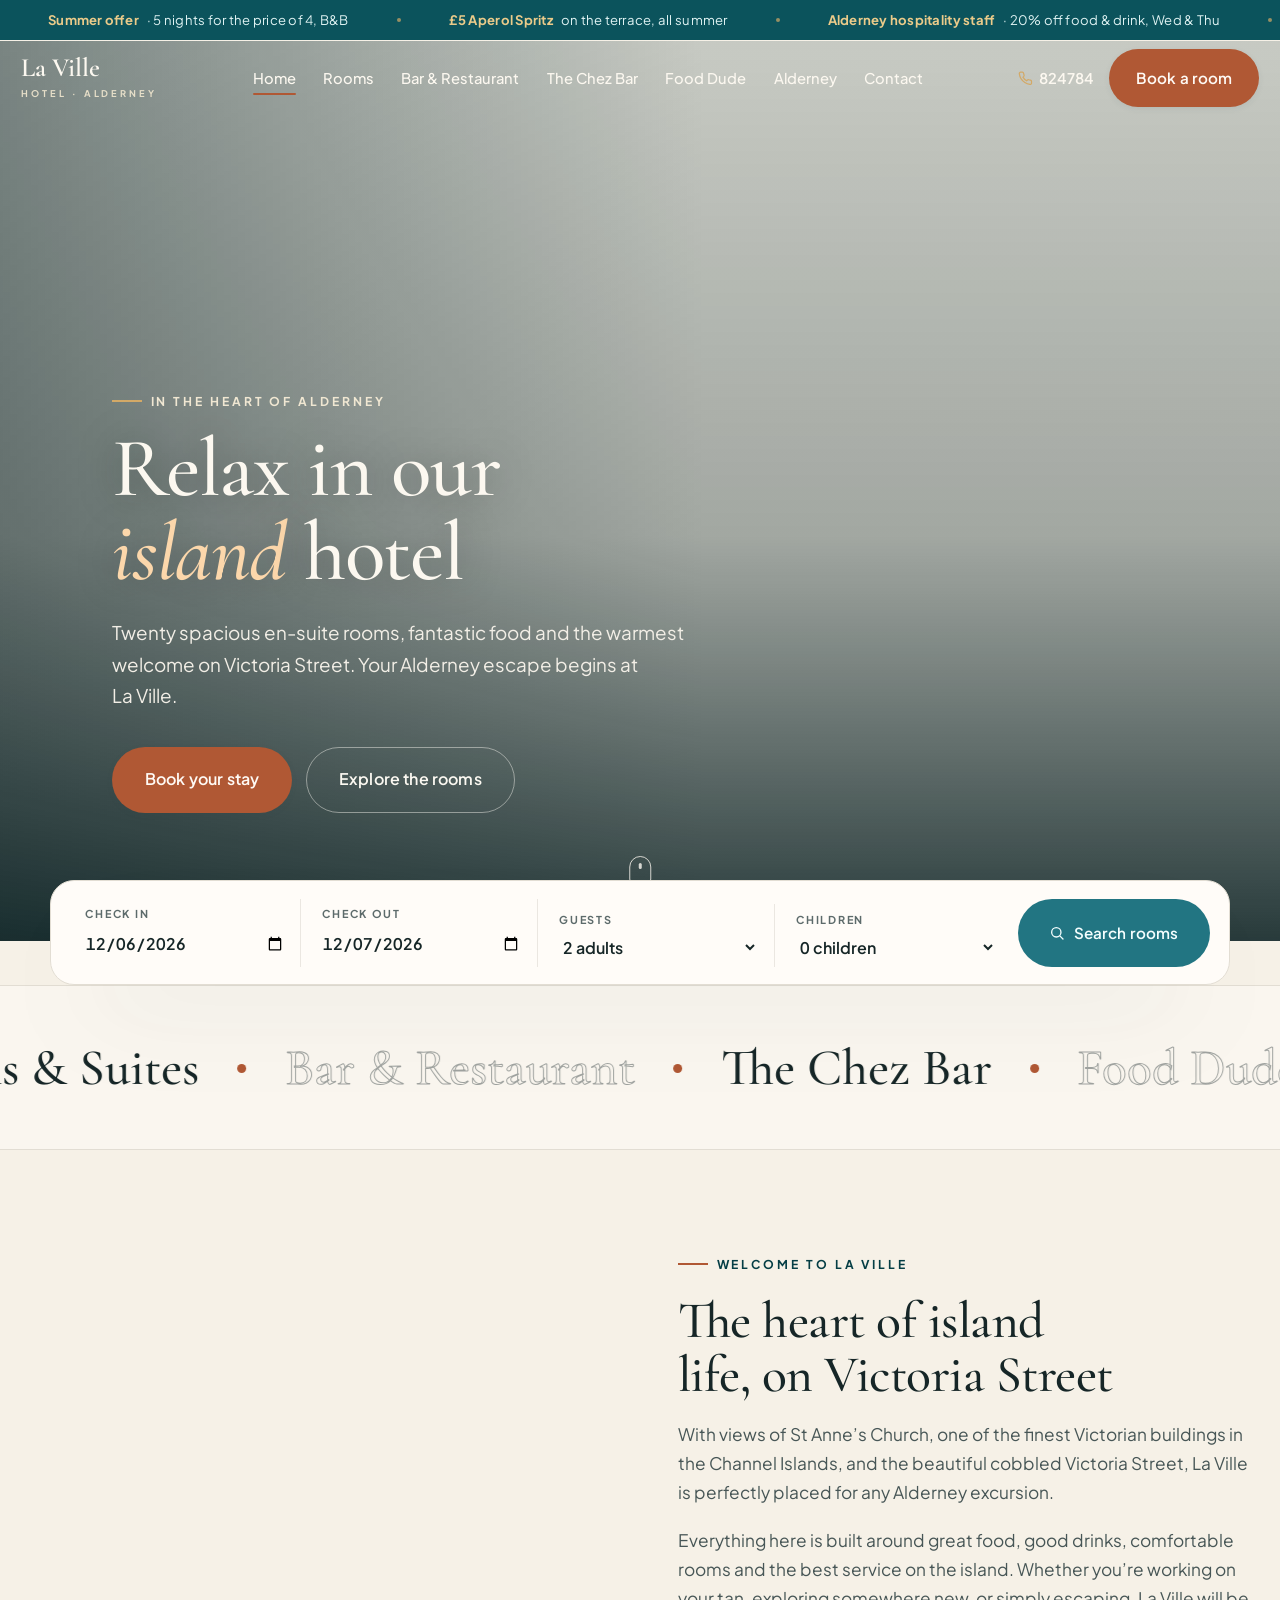
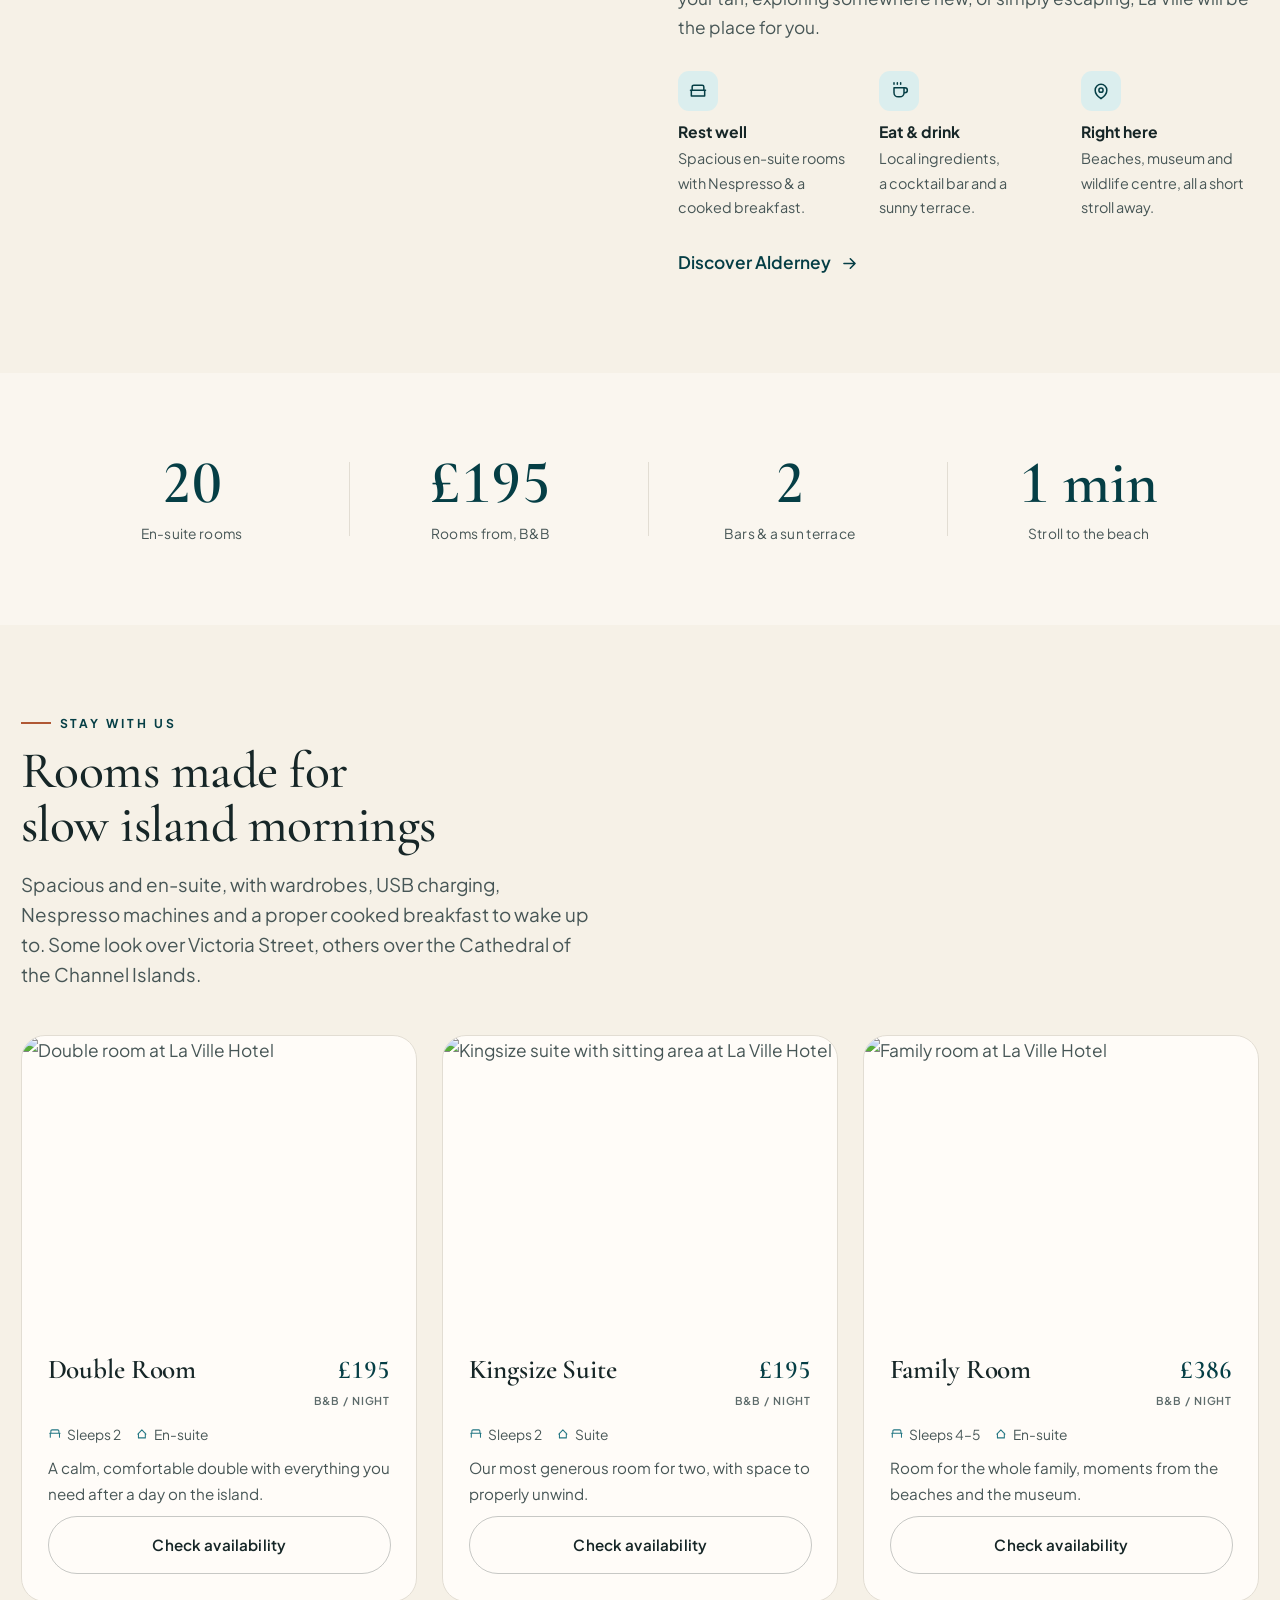
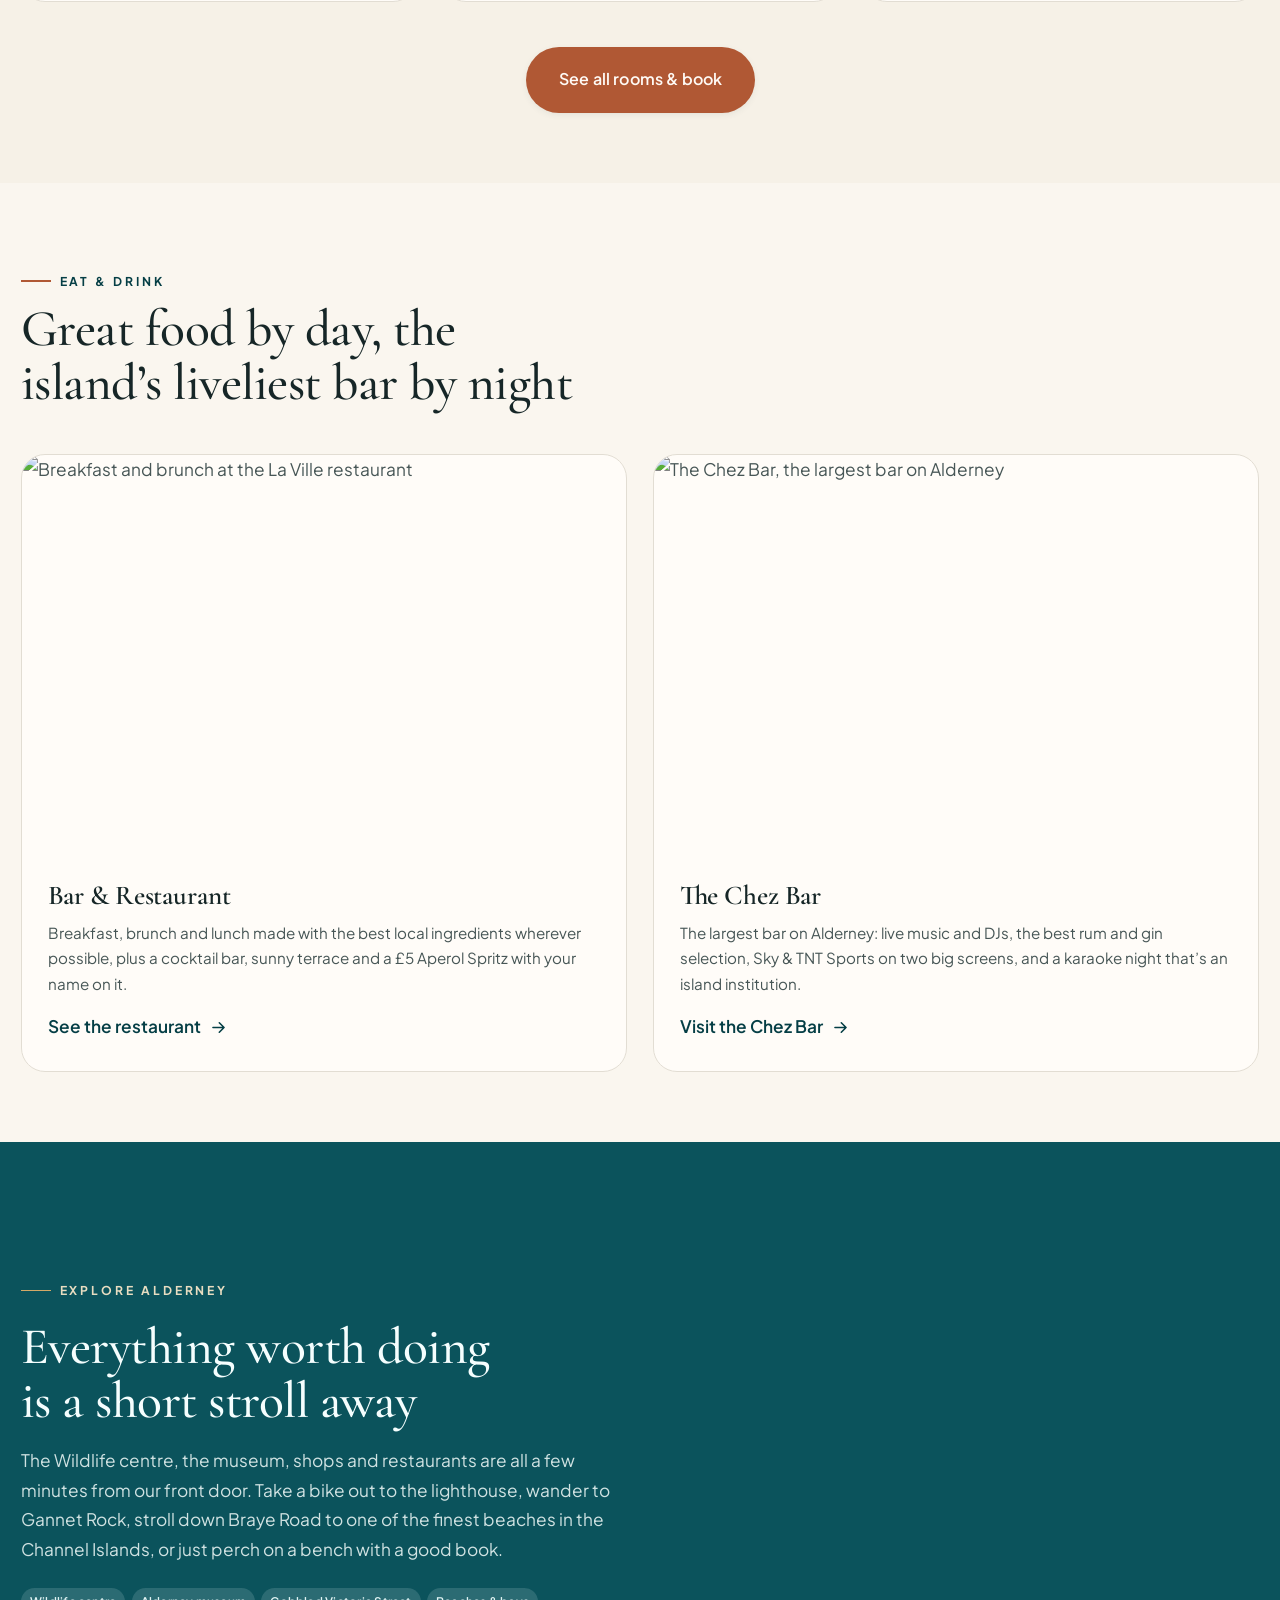
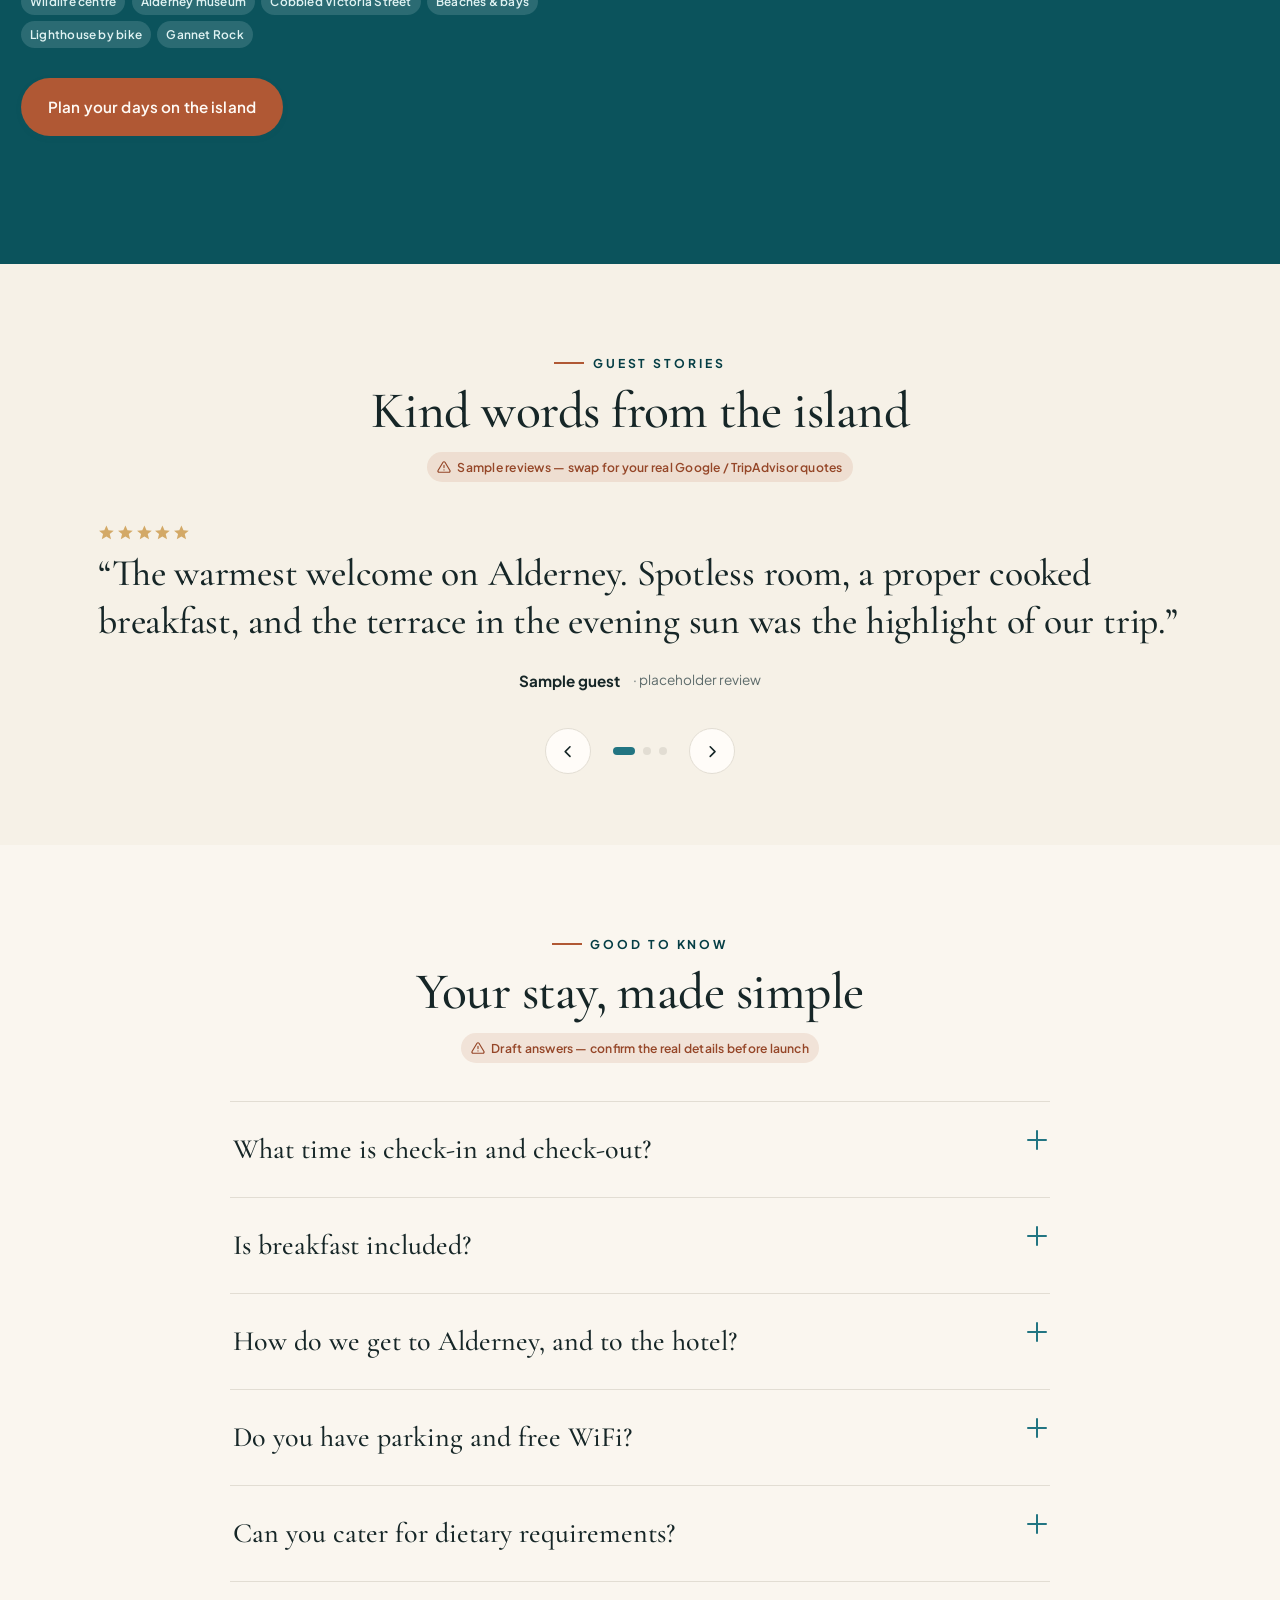
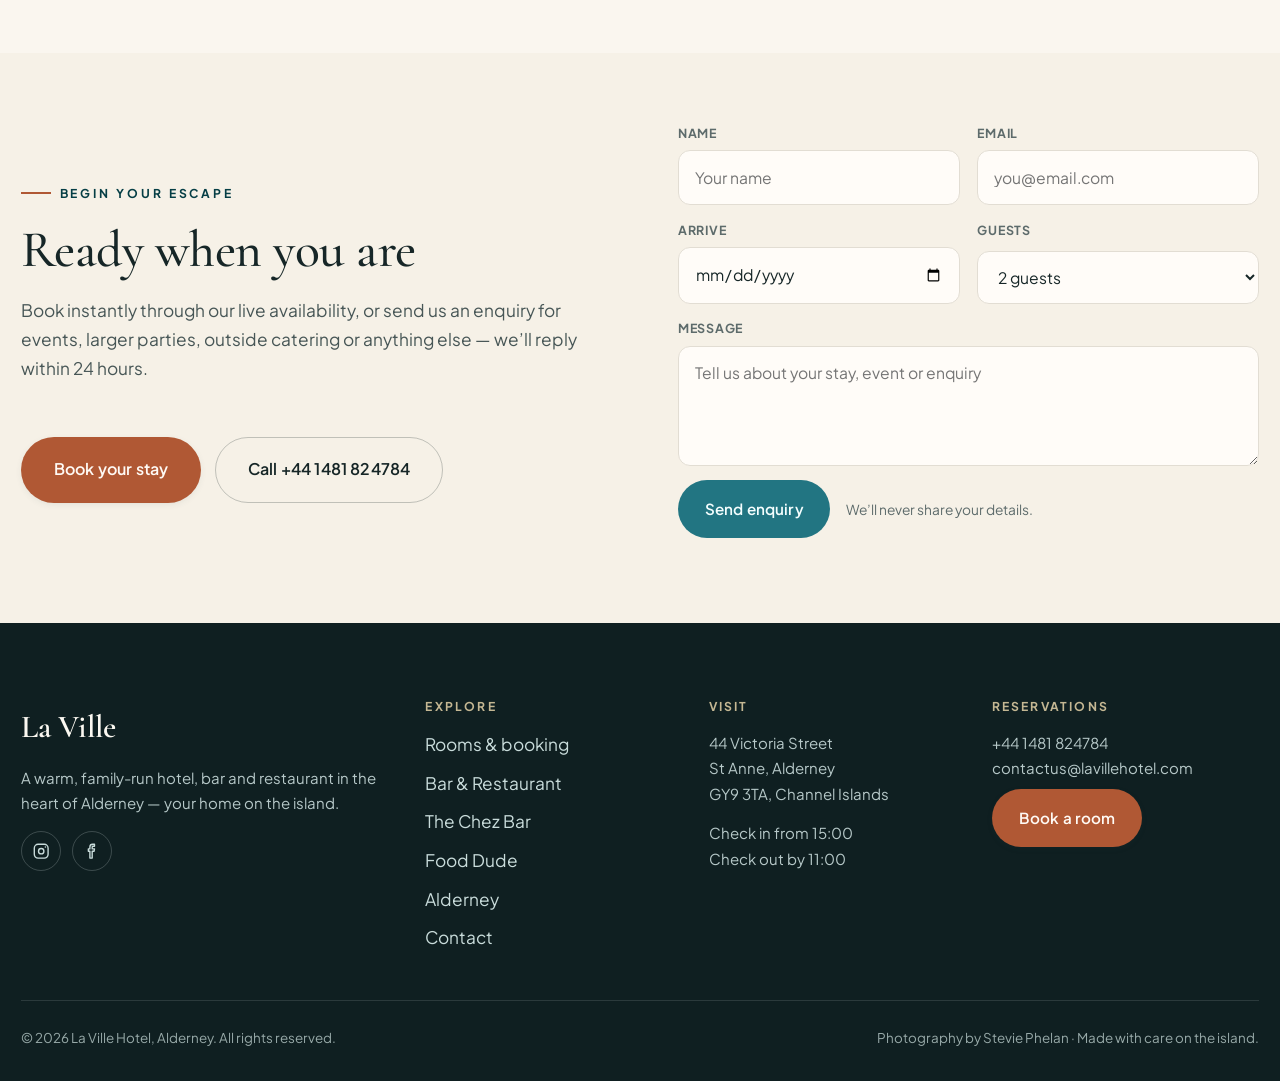
==== commit 58e14881: "Restore dropped components (amenities, contact) + enlarge page heroes - Rooms facilities icons were " ====
--- a/index.html
+++ b/index.html
@@ -335,6 +335,24 @@
 .hours .row.hot span:last-child { color: var(--teal-ink); font-weight: 700; }
 .band-teal .hours .row.hot span:last-child { color: var(--gold-on-dark); }
 
+/* ---------- Facilities / amenities (room features) ---------- */
+.amenities { display: grid; grid-template-columns: repeat(auto-fit, minmax(200px, 1fr)); gap: 0.5rem 1.6rem; }
+.amenity { display: flex; align-items: center; gap: 0.75rem; padding: 0.65rem 0; border-bottom: 1px solid var(--line-soft); }
+.amenity svg { width: 1.3rem; height: 1.3rem; color: var(--teal); flex-shrink: 0; }
+.amenity span { font-weight: 500; color: var(--ink); font-size: 0.95rem; }
+
+/* ---------- Contact page ---------- */
+.contact-grid { display: grid; grid-template-columns: 1.15fr 1fr; gap: clamp(2rem, 4vw, 3.5rem); align-items: start; }
+.info-list { display: grid; gap: 1.3rem; }
+.info-item { display: flex; gap: 1rem; align-items: flex-start; }
+.info-item .ic { width: 46px; height: 46px; flex-shrink: 0; border-radius: 13px; background: var(--teal-wash); color: var(--teal-ink); display: grid; place-items: center; }
+.info-item .ic svg { width: 1.25rem; height: 1.25rem; }
+.info-item h4 { font-family: var(--font-body); font-size: 0.74rem; letter-spacing: 0.14em; text-transform: uppercase; color: var(--ink-3); font-weight: 700; margin-bottom: 0.3rem; }
+.info-item a, .info-item p { color: var(--ink); font-weight: 500; }
+.info-item a:hover { color: var(--teal-ink); }
+.map-card { border-radius: var(--radius-lg); overflow: hidden; box-shadow: var(--shadow-md); border: 1px solid var(--line); }
+.map-card iframe { width: 100%; min-height: 360px; border: 0; display: block; }
+
 /* ---------- Gallery ---------- */
 .gallery { display: grid; grid-template-columns: repeat(4, 1fr); grid-auto-rows: 210px; gap: 0.75rem; }
 .gallery a { overflow: hidden; border-radius: var(--radius); position: relative; }
@@ -405,7 +423,7 @@
 .footer-bottom a:hover { color: oklch(0.92 0.05 80); }
 
 /* ---------- Page hero (interior) ---------- */
-.page-hero { position: relative; min-height: 52vh; display: flex; align-items: flex-end; color: oklch(0.98 0.012 85); overflow: hidden; isolation: isolate; margin-top: calc(-1 * var(--nav-h)); }
+.page-hero { position: relative; min-height: 68vh; display: flex; align-items: flex-end; color: oklch(0.98 0.012 85); overflow: hidden; isolation: isolate; margin-top: calc(-1 * var(--nav-h)); }
 .page-hero img { position: absolute; inset: 0; width: 100%; height: 100%; object-fit: cover; z-index: -2; will-change: transform; }
 .page-hero::after { content: ""; position: absolute; inset: 0; z-index: -1; background: linear-gradient(to top, oklch(0.2 0.03 205 / 0.8), oklch(0.22 0.03 205 / 0.28)); }
 .page-hero .inner { padding-block: calc(var(--nav-h) + 2rem) clamp(3rem, 6vw, 5rem); }
@@ -443,6 +461,7 @@
   .stat:nth-child(3)::before { display: none; }
   .gallery { grid-template-columns: repeat(2, 1fr); }
   .footer-top { grid-template-columns: 1fr 1fr; gap: 2rem; }
+  .contact-grid { grid-template-columns: 1fr; }
 }
 @media (max-width: 720px) {
   .booking-bar { grid-template-columns: 1fr 1fr; gap: 0.2rem 0.4rem; margin-top: -2.2rem; padding: 1rem; }
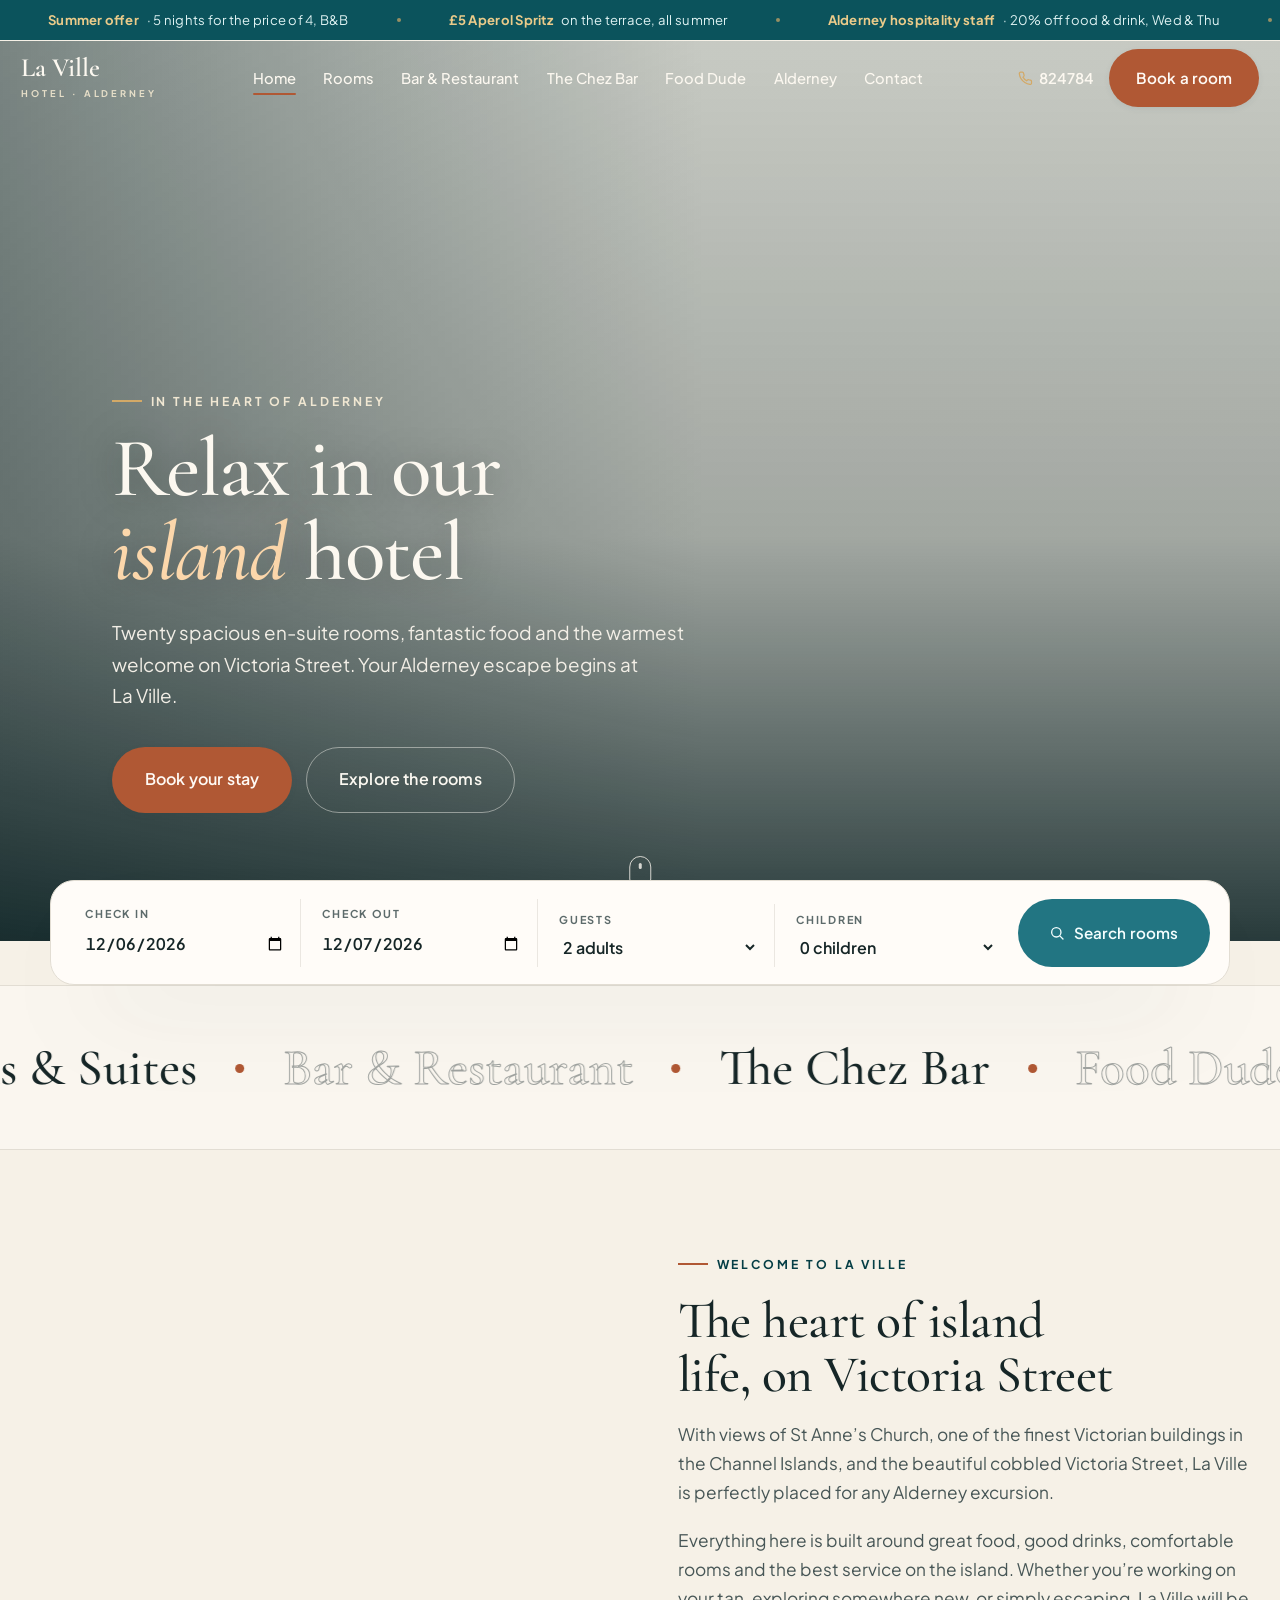
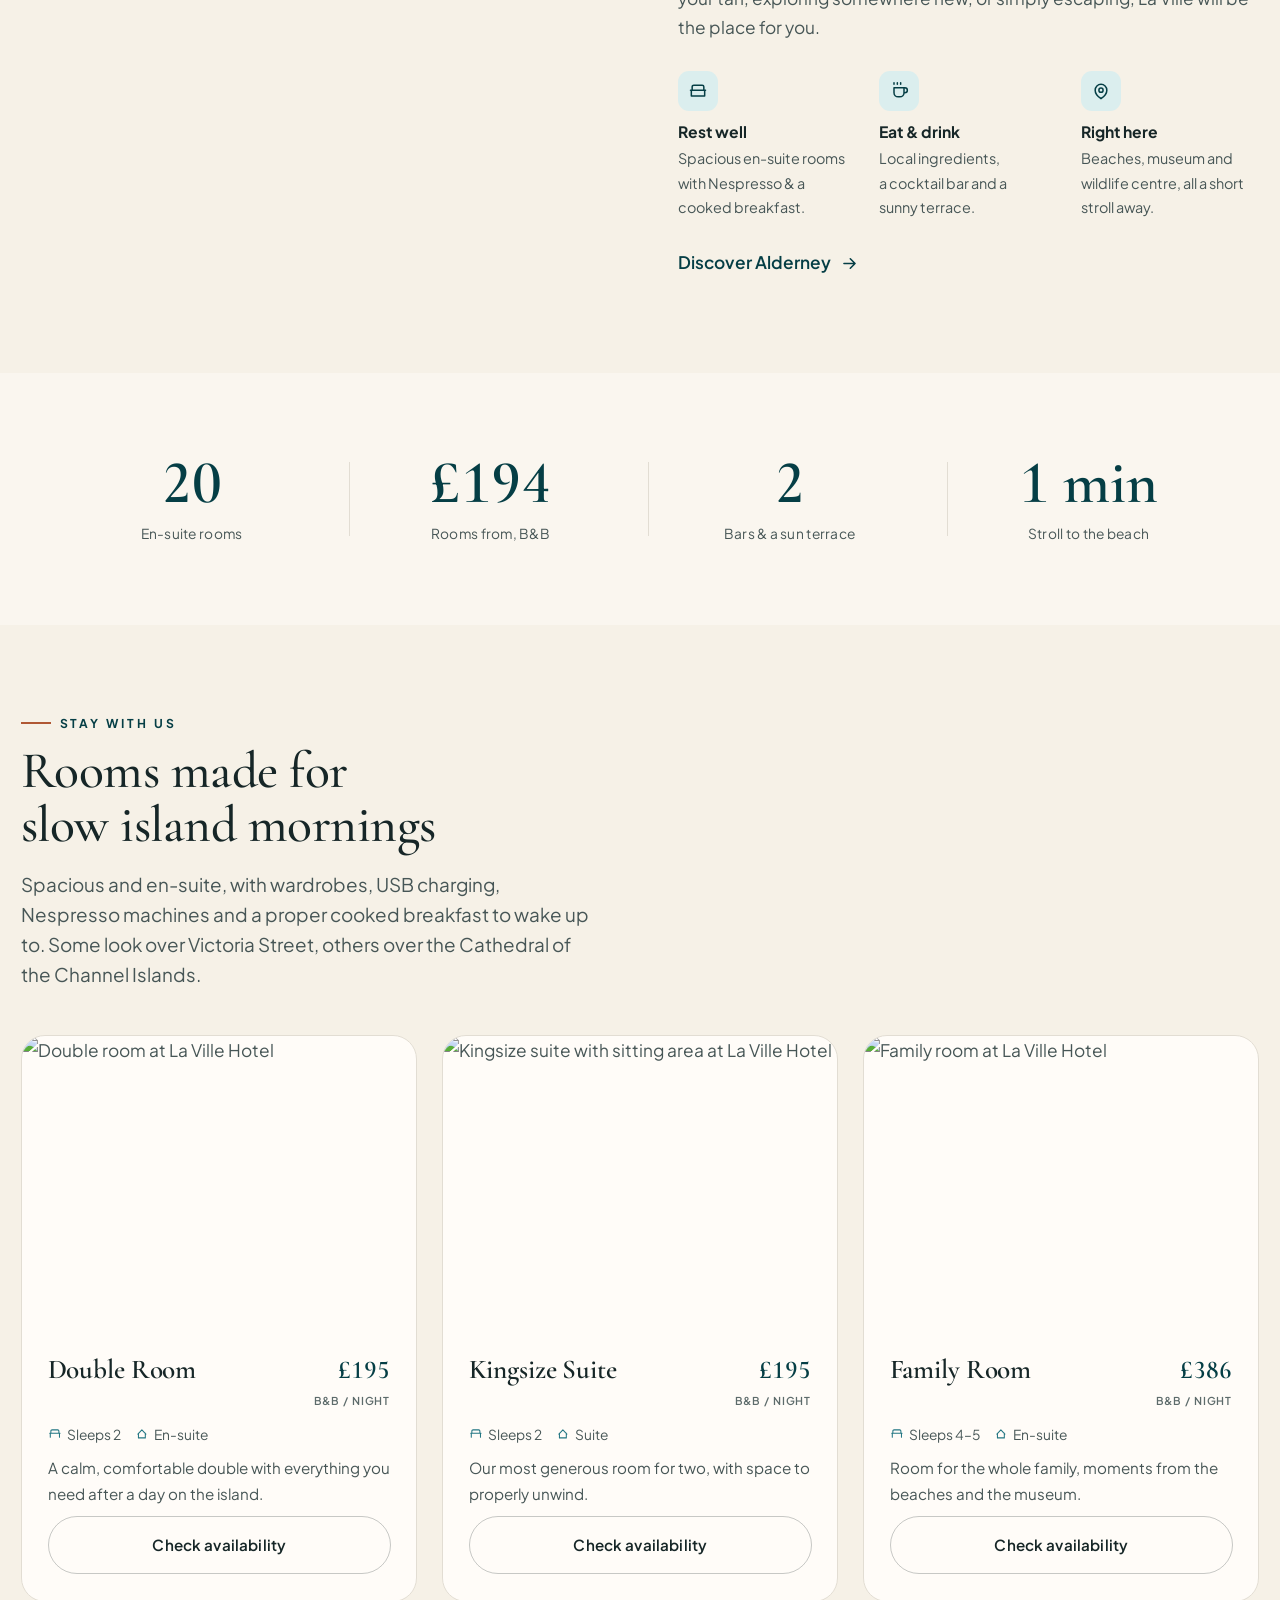
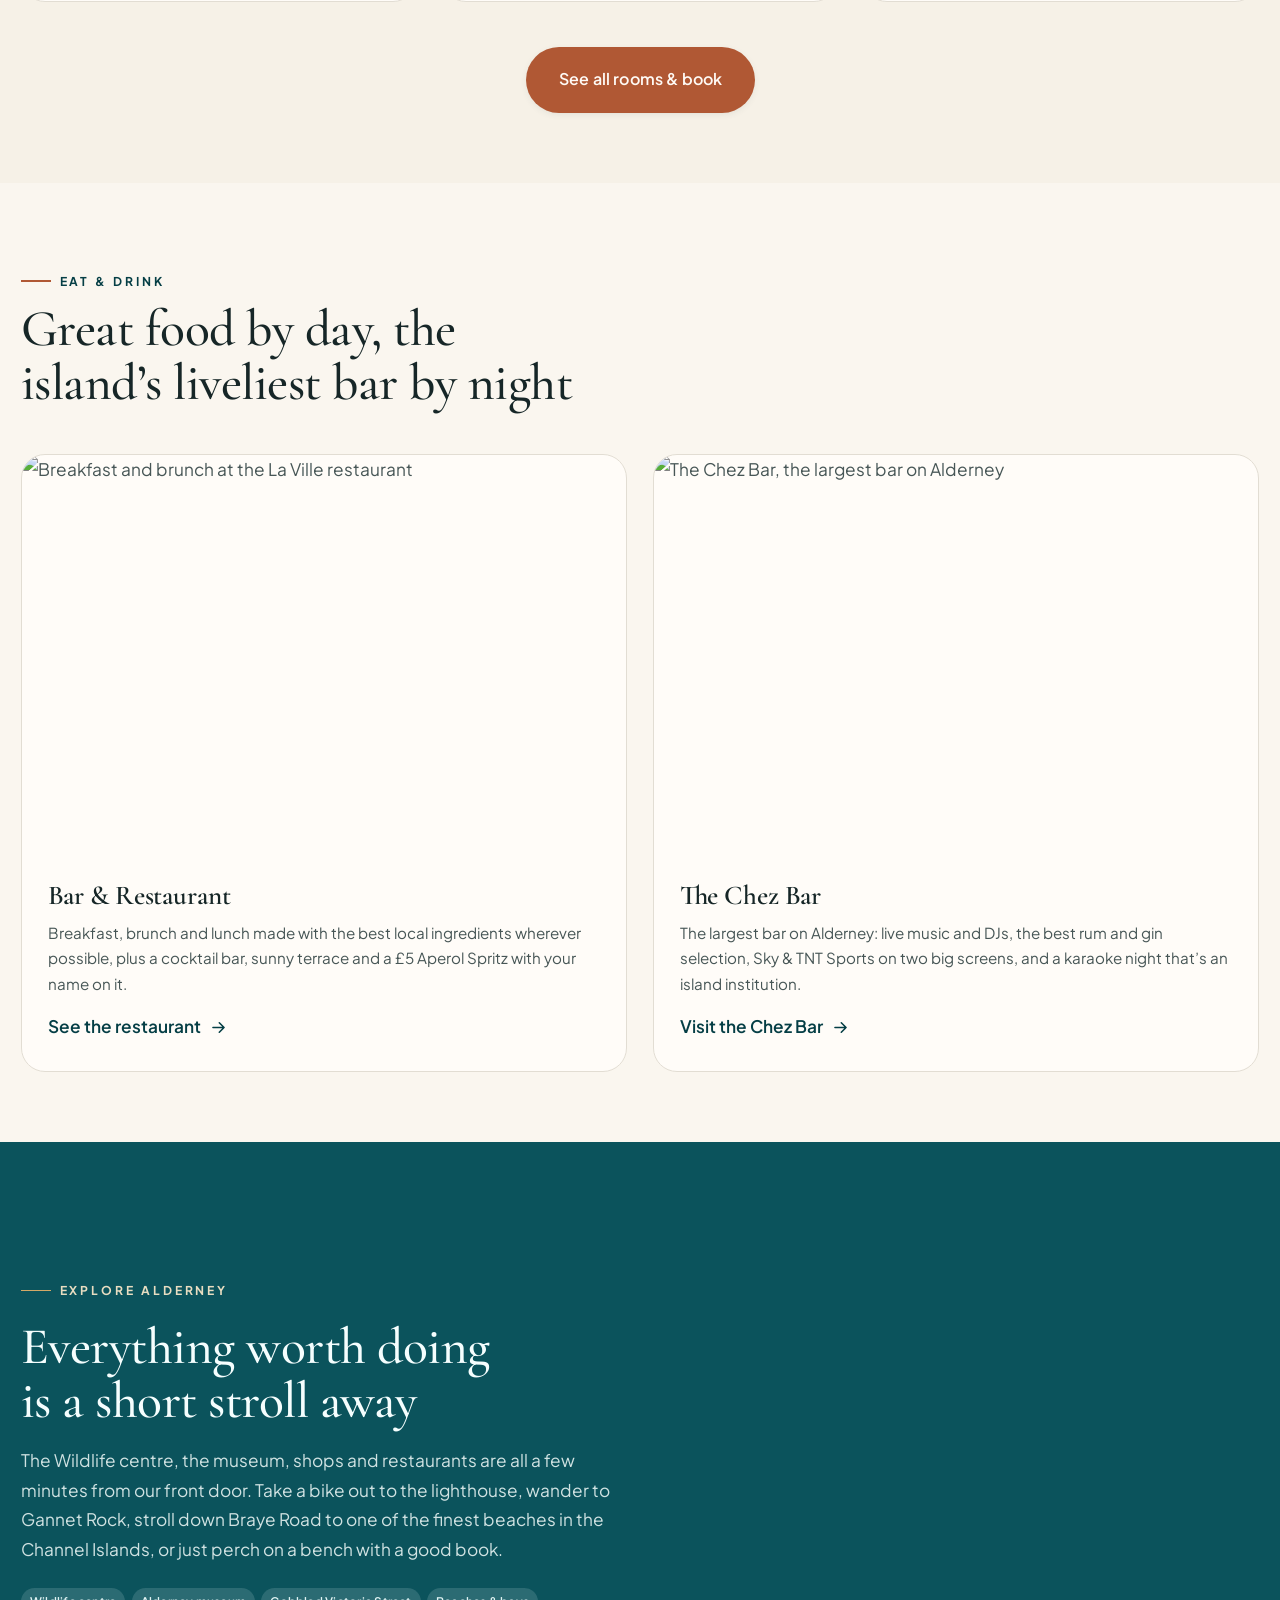
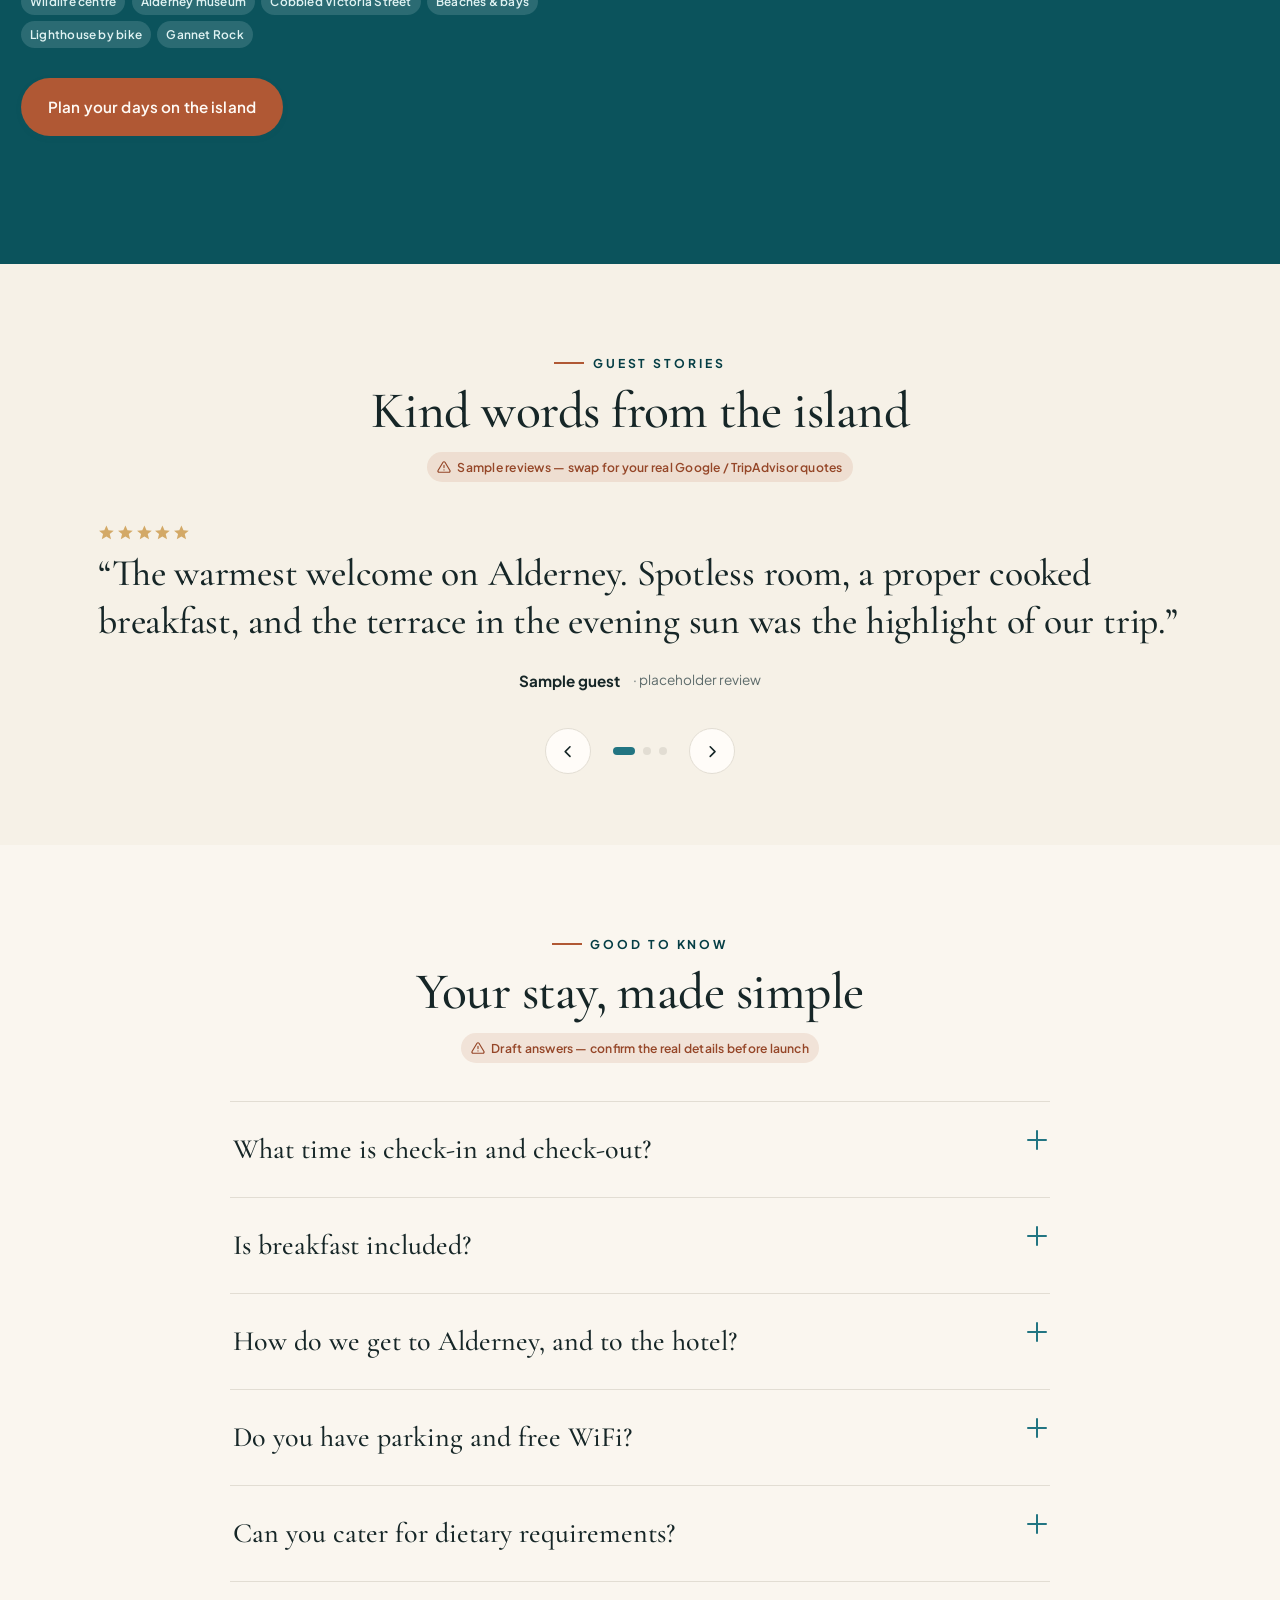
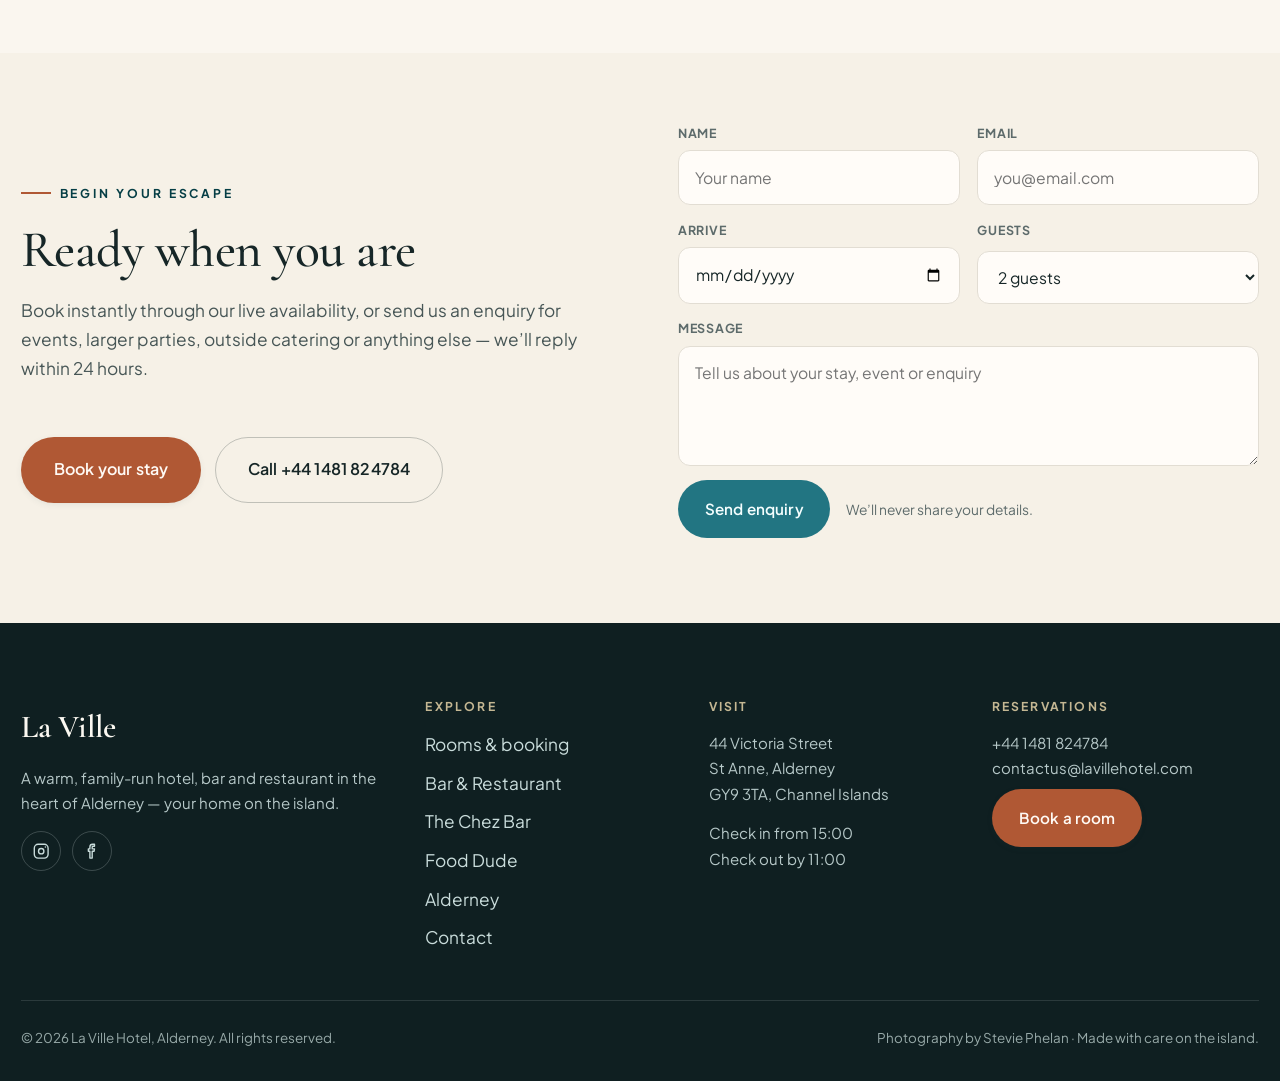
==== commit 01e64339: "Mobile polish: fix header CTA, booking bar overflow, stack hero buttons - Compact header Book button" ====
--- a/index.html
+++ b/index.html
@@ -450,6 +450,8 @@
 @media (max-width: 1000px) {
   .nav-links, .nav-phone { display: none; }
   .nav-toggle { display: inline-flex; }
+  .nav-actions { gap: 0.6rem; }
+  .nav-actions .btn-book { padding: 0.6em 1.05em; font-size: 0.85rem; white-space: nowrap; }
   .nav-links.open { display: flex; position: absolute; top: var(--nav-h); left: 0; right: 0; flex-direction: column; align-items: stretch; gap: 0.2rem; background: var(--card); border-bottom: 1px solid var(--line); padding: 0.8rem 1.3rem 1.4rem; box-shadow: var(--shadow-md); }
   .site-header.at-top .nav-links.open a { color: var(--ink); }
   .nav-links.open a { padding: 0.9em 1em; border-radius: 12px; font-size: 1rem; }
@@ -464,10 +466,11 @@
   .contact-grid { grid-template-columns: 1fr; }
 }
 @media (max-width: 720px) {
-  .booking-bar { grid-template-columns: 1fr 1fr; gap: 0.2rem 0.4rem; margin-top: -2.2rem; padding: 1rem; }
-  .booking-field { border-right: 0; border-bottom: 1px solid var(--line-soft); padding: 0.65rem 0.5rem; }
-  .booking-field:nth-child(3), .booking-field:nth-child(4) { border-bottom: 0; }
-  .booking-bar .btn { grid-column: 1 / -1; margin-top: 0.6rem; }
+  .booking-bar { grid-template-columns: 1fr; gap: 0; margin-top: -2.2rem; padding: 0.85rem 1.1rem; }
+  .booking-field { border-right: 0; border-bottom: 1px solid var(--line-soft); padding: 0.75rem 0.2rem; }
+  .booking-field:nth-child(4) { border-bottom: 0; }
+  .booking-field input, .booking-field select { min-width: 0; }
+  .booking-bar .btn { grid-column: 1 / -1; margin-top: 0.7rem; }
   .cards-3, .cards-2 { grid-template-columns: 1fr; }
   .pillars { grid-template-columns: 1fr; gap: 1rem; }
   .enquiry { grid-template-columns: 1fr; }
@@ -479,7 +482,8 @@
   .gallery { grid-template-columns: 1fr; grid-auto-rows: 240px; }
   .gallery .wide { grid-column: span 1; }
   .footer-top { grid-template-columns: 1fr; }
-  .hero-cta .btn { flex: 1; }
+  .hero-cta { flex-direction: column; align-items: stretch; }
+  .hero-cta .btn { width: 100%; }
 }
 
 /* ---------- Reduced motion ---------- */
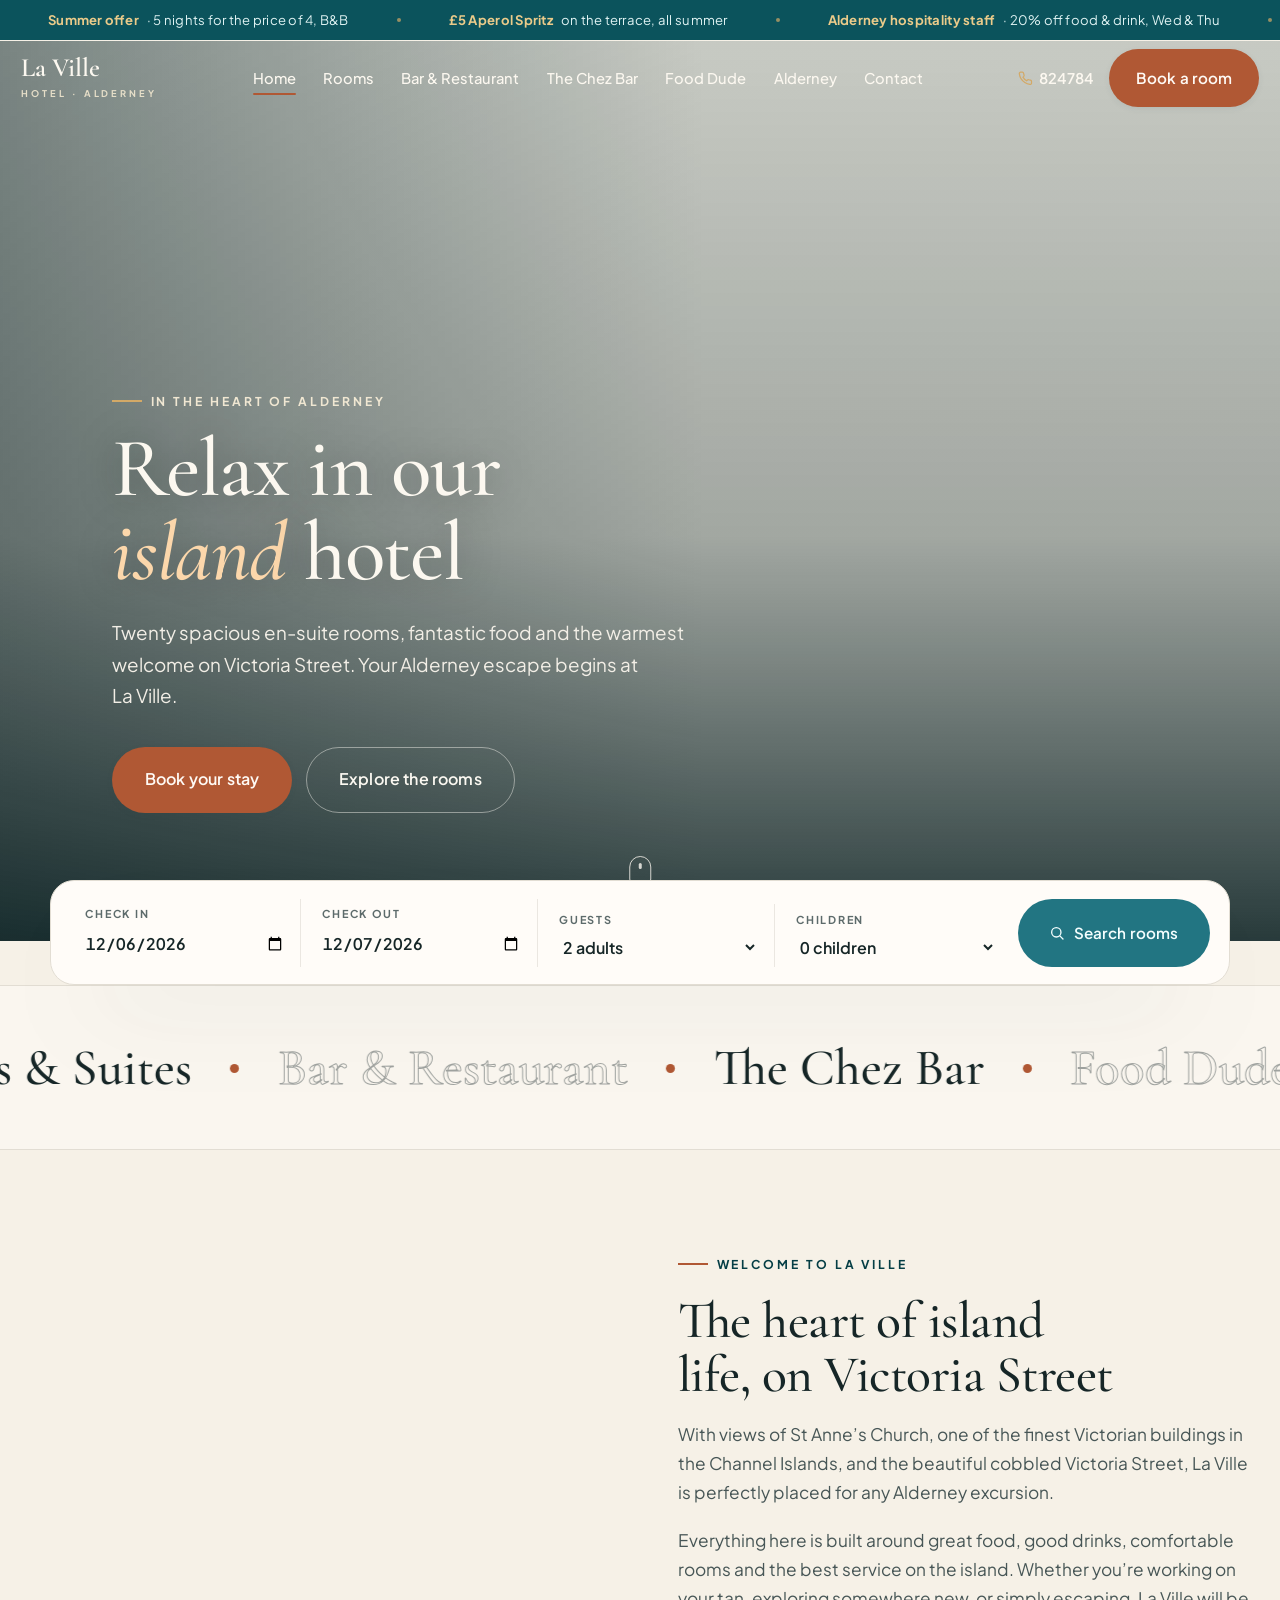
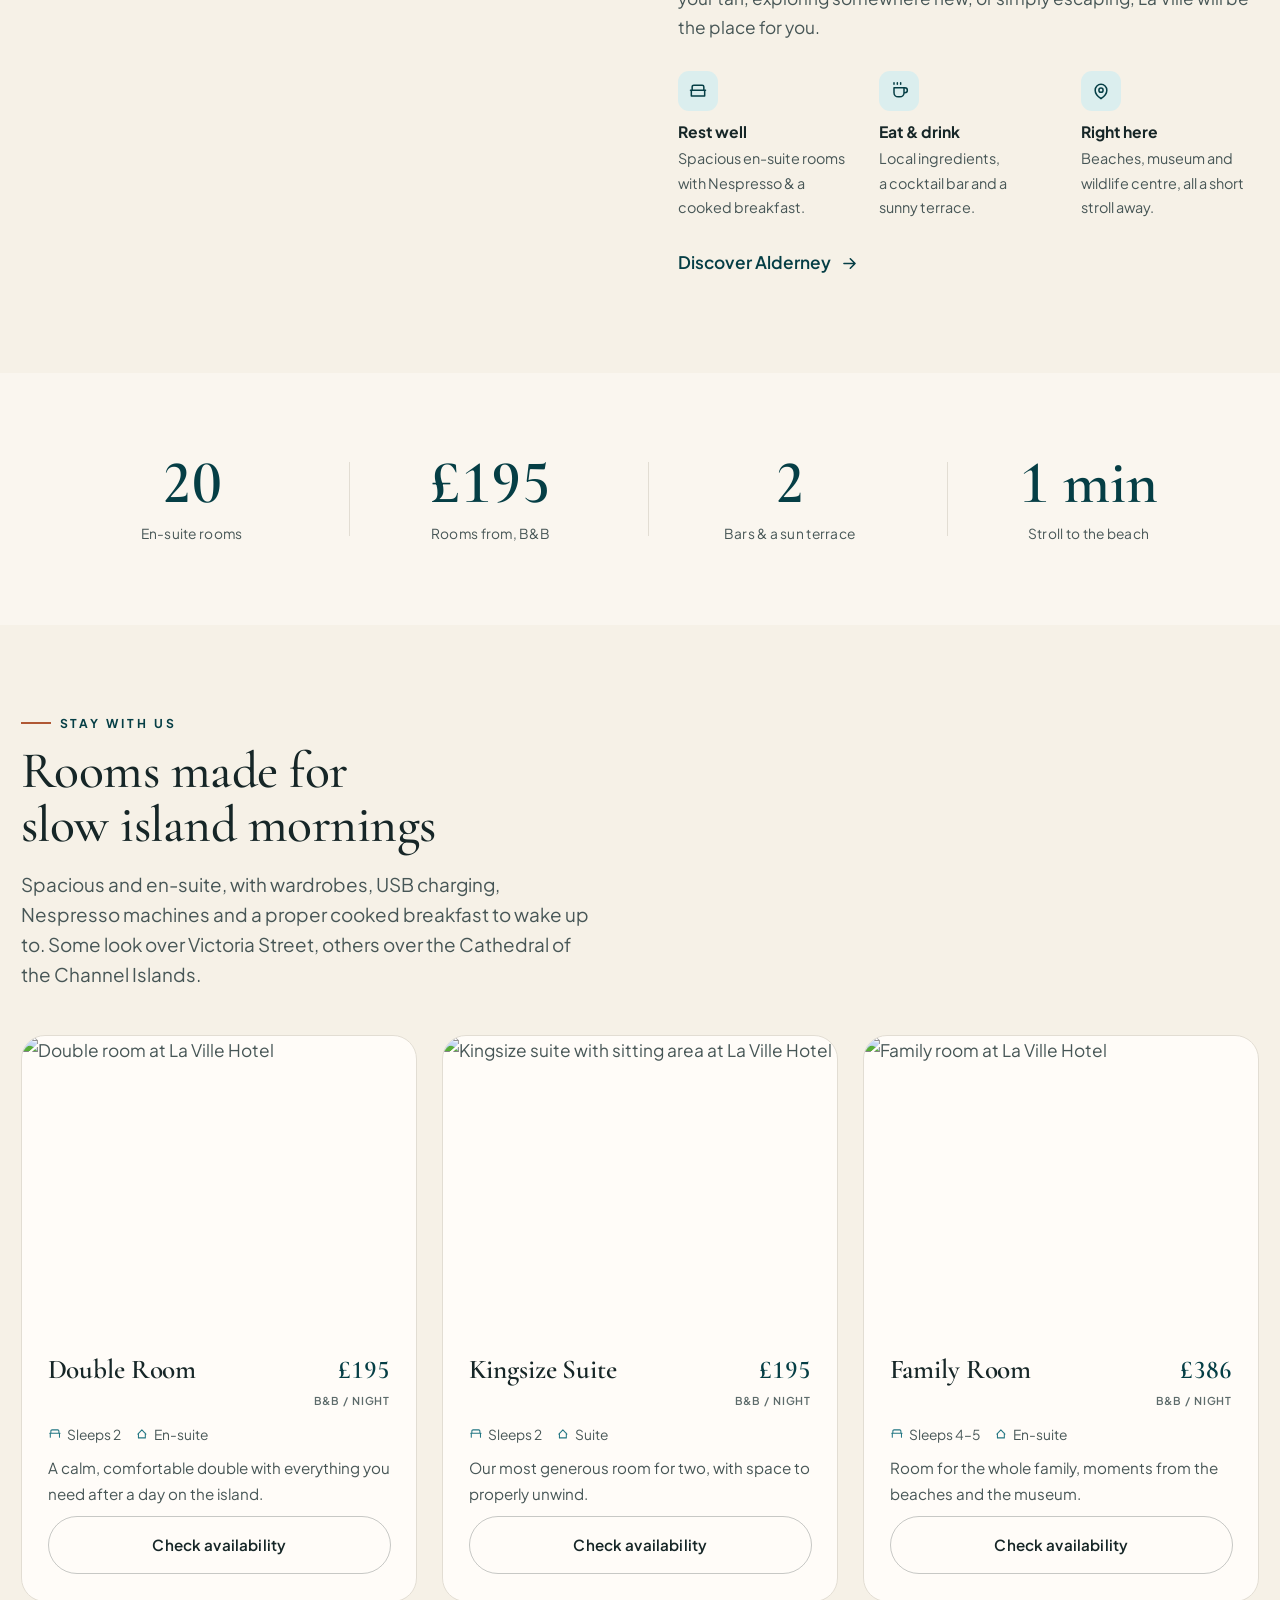
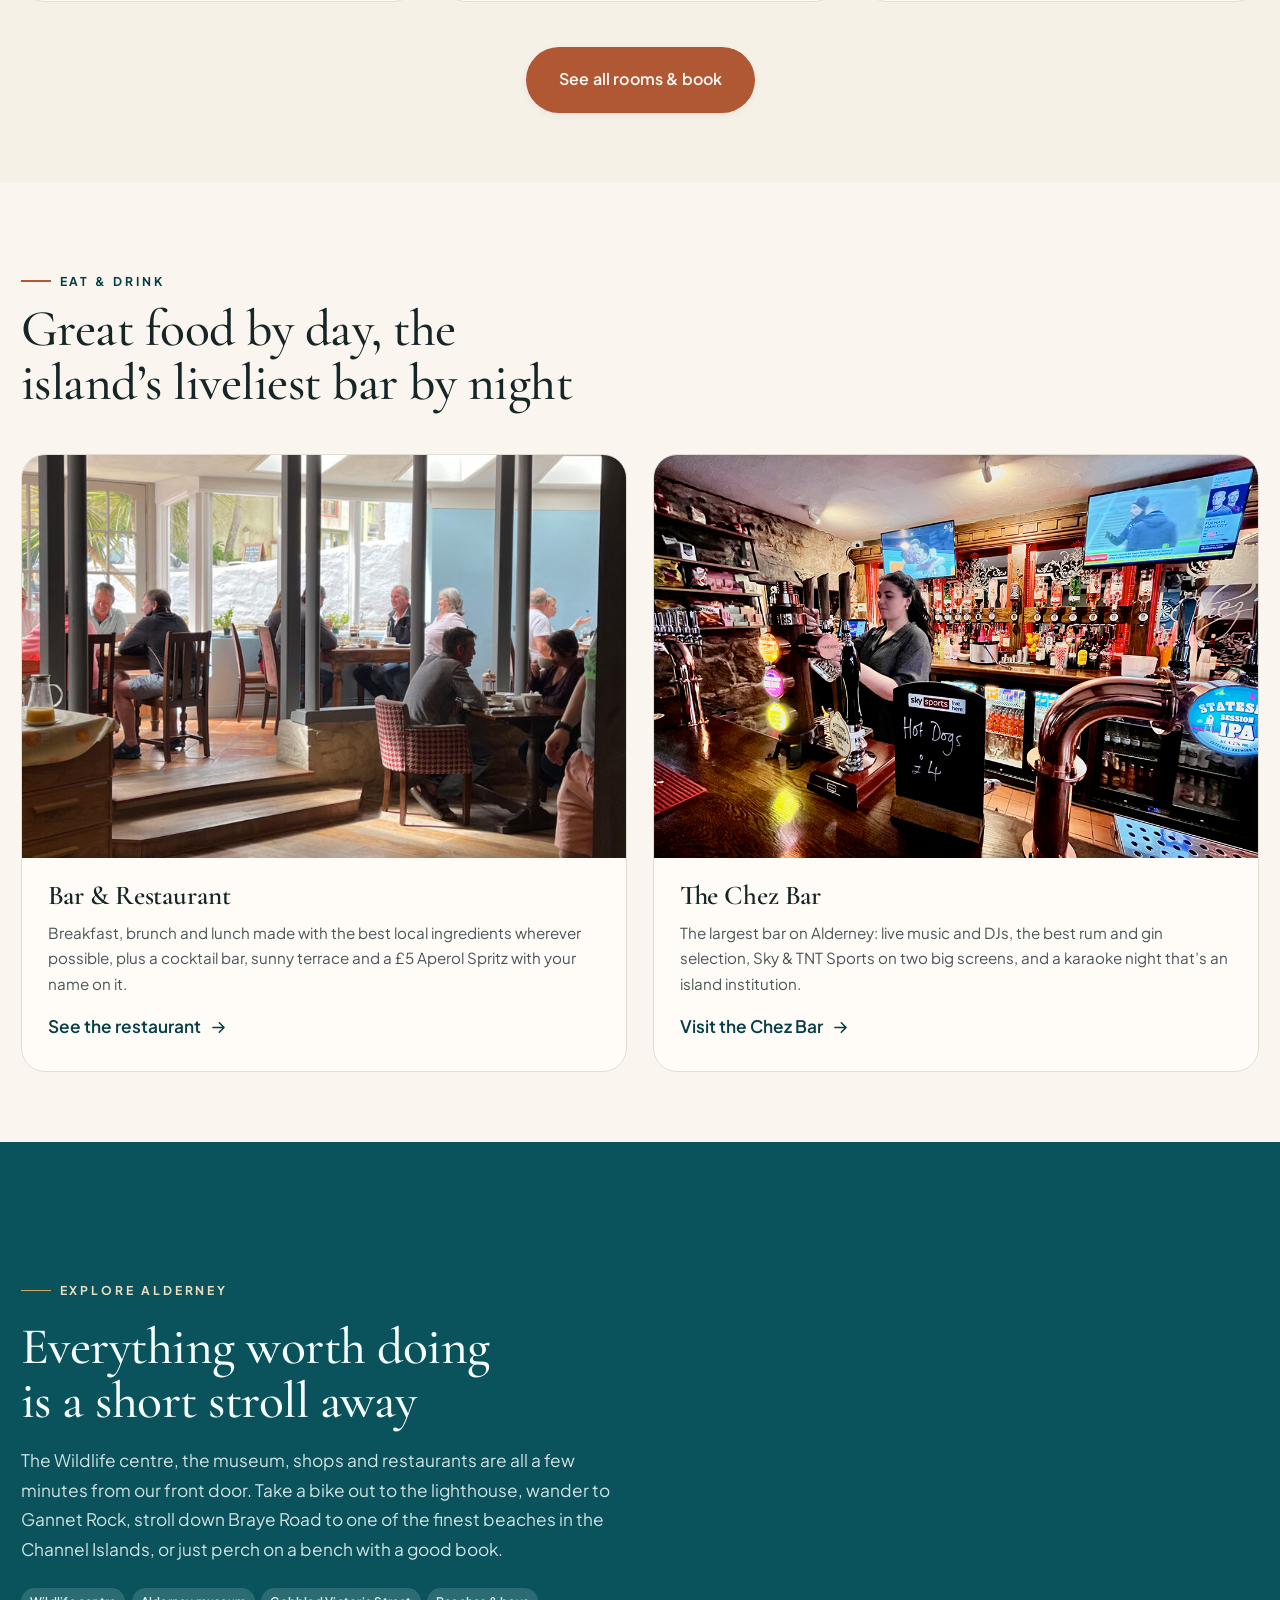
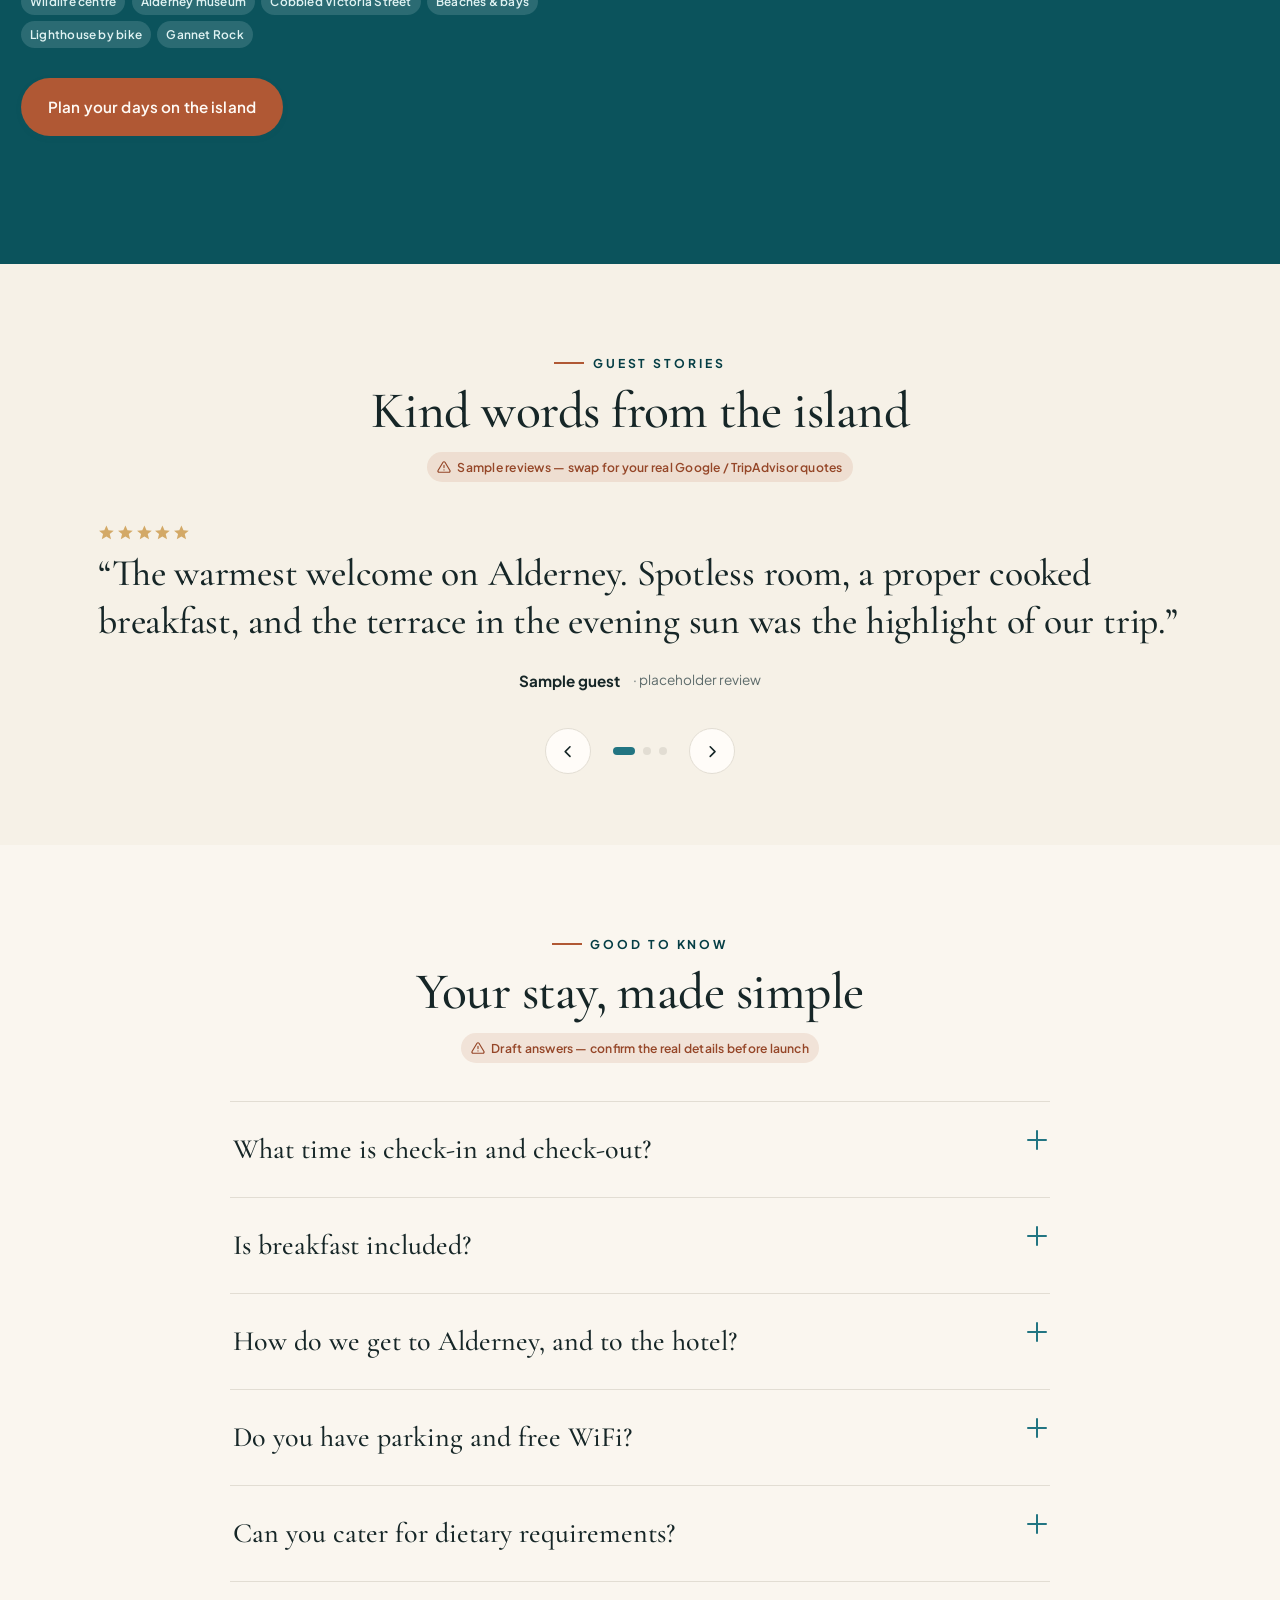
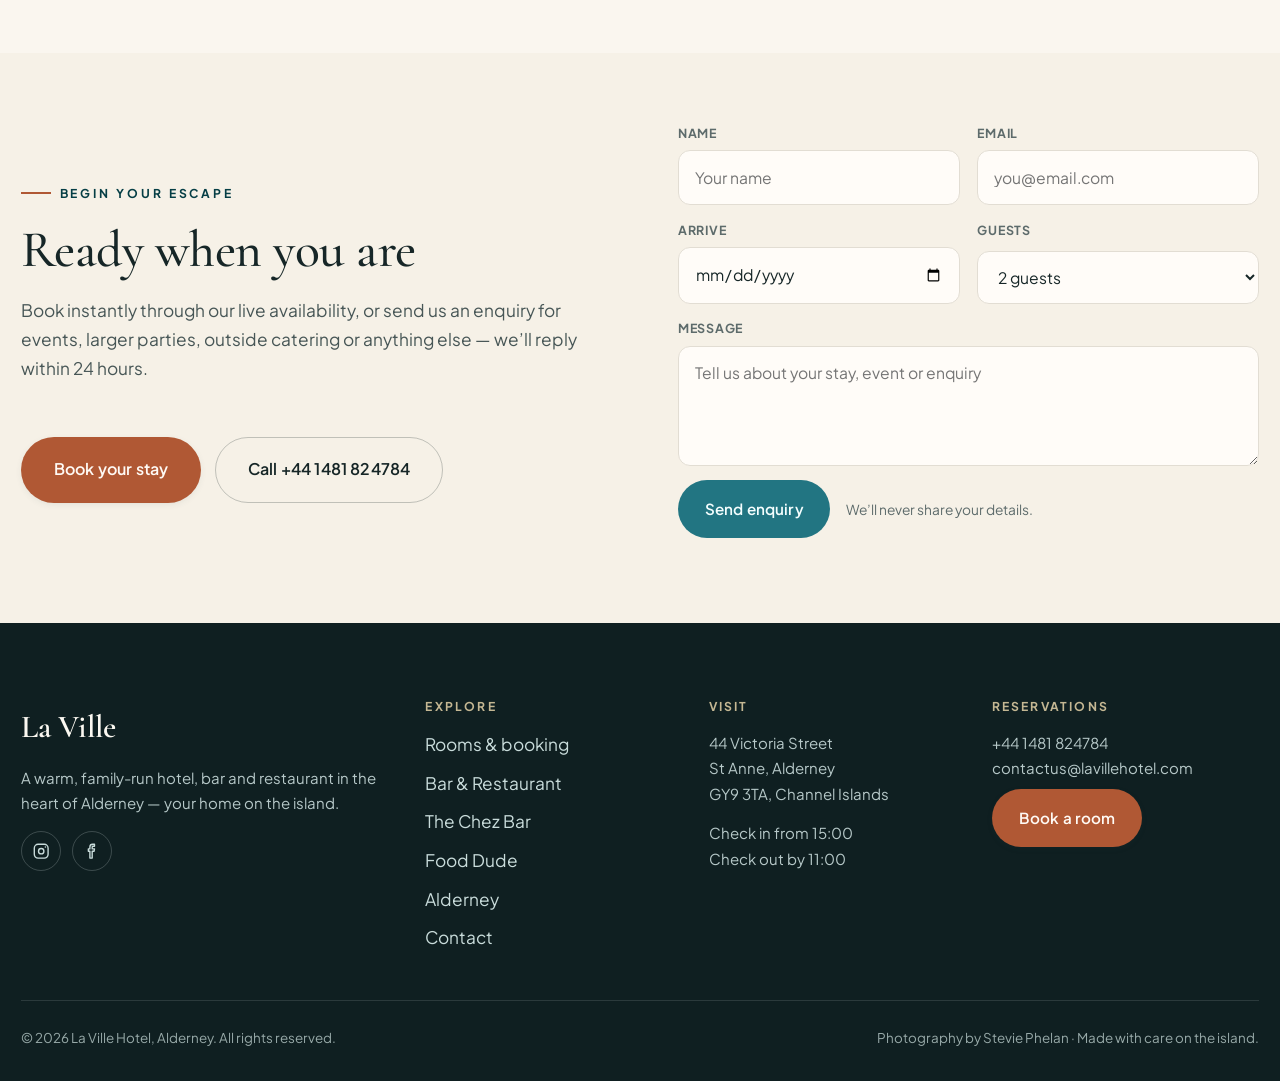
==== commit 70c6fd36: "Home: real La Ville photos for welcome + eat & drink sections - Welcome/about image -> the hotel on " ====
--- a/index.html
+++ b/index.html
@@ -613,7 +613,7 @@
     <section class="section">
       <div class="wrap-wide split">
         <div class="split-media tall reveal-img">
-          <img src="https://lavillehotel.com/wp-content/uploads/2021/11/smallerpics_0001_287675719.jpg" alt="A bright, spacious en-suite room at La Ville Hotel" />
+          <img src="home-page-image1.jpg" alt="La Ville Hotel on the cobbled Victoria Street in the heart of Alderney" />
           <div class="badge-float"><b>20</b><span>spacious en-suite rooms</span></div>
         </div>
         <div class="split-body">
@@ -722,7 +722,7 @@
         </div>
         <div class="grid cards-2" style="margin-top:2.8rem;">
           <article class="card reveal">
-            <div class="card-media" style="aspect-ratio:3/2;"><img src="https://lavillehotel.com/wp-content/uploads/2023/05/la-ville-alderney_0001_IMG_1544.jpg" alt="Breakfast and brunch at the La Ville restaurant" loading="lazy" /></div>
+            <div class="card-media" style="aspect-ratio:3/2;"><img src="home-page-bar-restaurant-image.jpg" alt="Guests dining in the restaurant at La Ville Hotel" loading="lazy" /></div>
             <div class="card-body">
               <h3>Bar &amp; Restaurant</h3>
               <p>Breakfast, brunch and lunch made with the best local ingredients wherever possible, plus a cocktail bar, sunny terrace and a &pound;5 Aperol Spritz with your name on it.</p>
@@ -732,7 +732,7 @@
             </div>
           </article>
           <article class="card reveal d1">
-            <div class="card-media" style="aspect-ratio:3/2;"><img src="https://lavillehotel.com/wp-content/uploads/2021/11/smallerpics_0003_bar-la-ville.jpg" alt="The Chez Bar, the largest bar on Alderney" loading="lazy" /></div>
+            <div class="card-media" style="aspect-ratio:3/2;"><img src="home-page-chez-bar-image.jpg" alt="The Chez Bar with Sky Sports on the big screens, La Ville Hotel" loading="lazy" /></div>
             <div class="card-body">
               <h3>The Chez Bar</h3>
               <p>The largest bar on Alderney: live music and DJs, the best rum and gin selection, Sky &amp; TNT Sports on two big screens, and a karaoke night that&rsquo;s an island institution.</p>
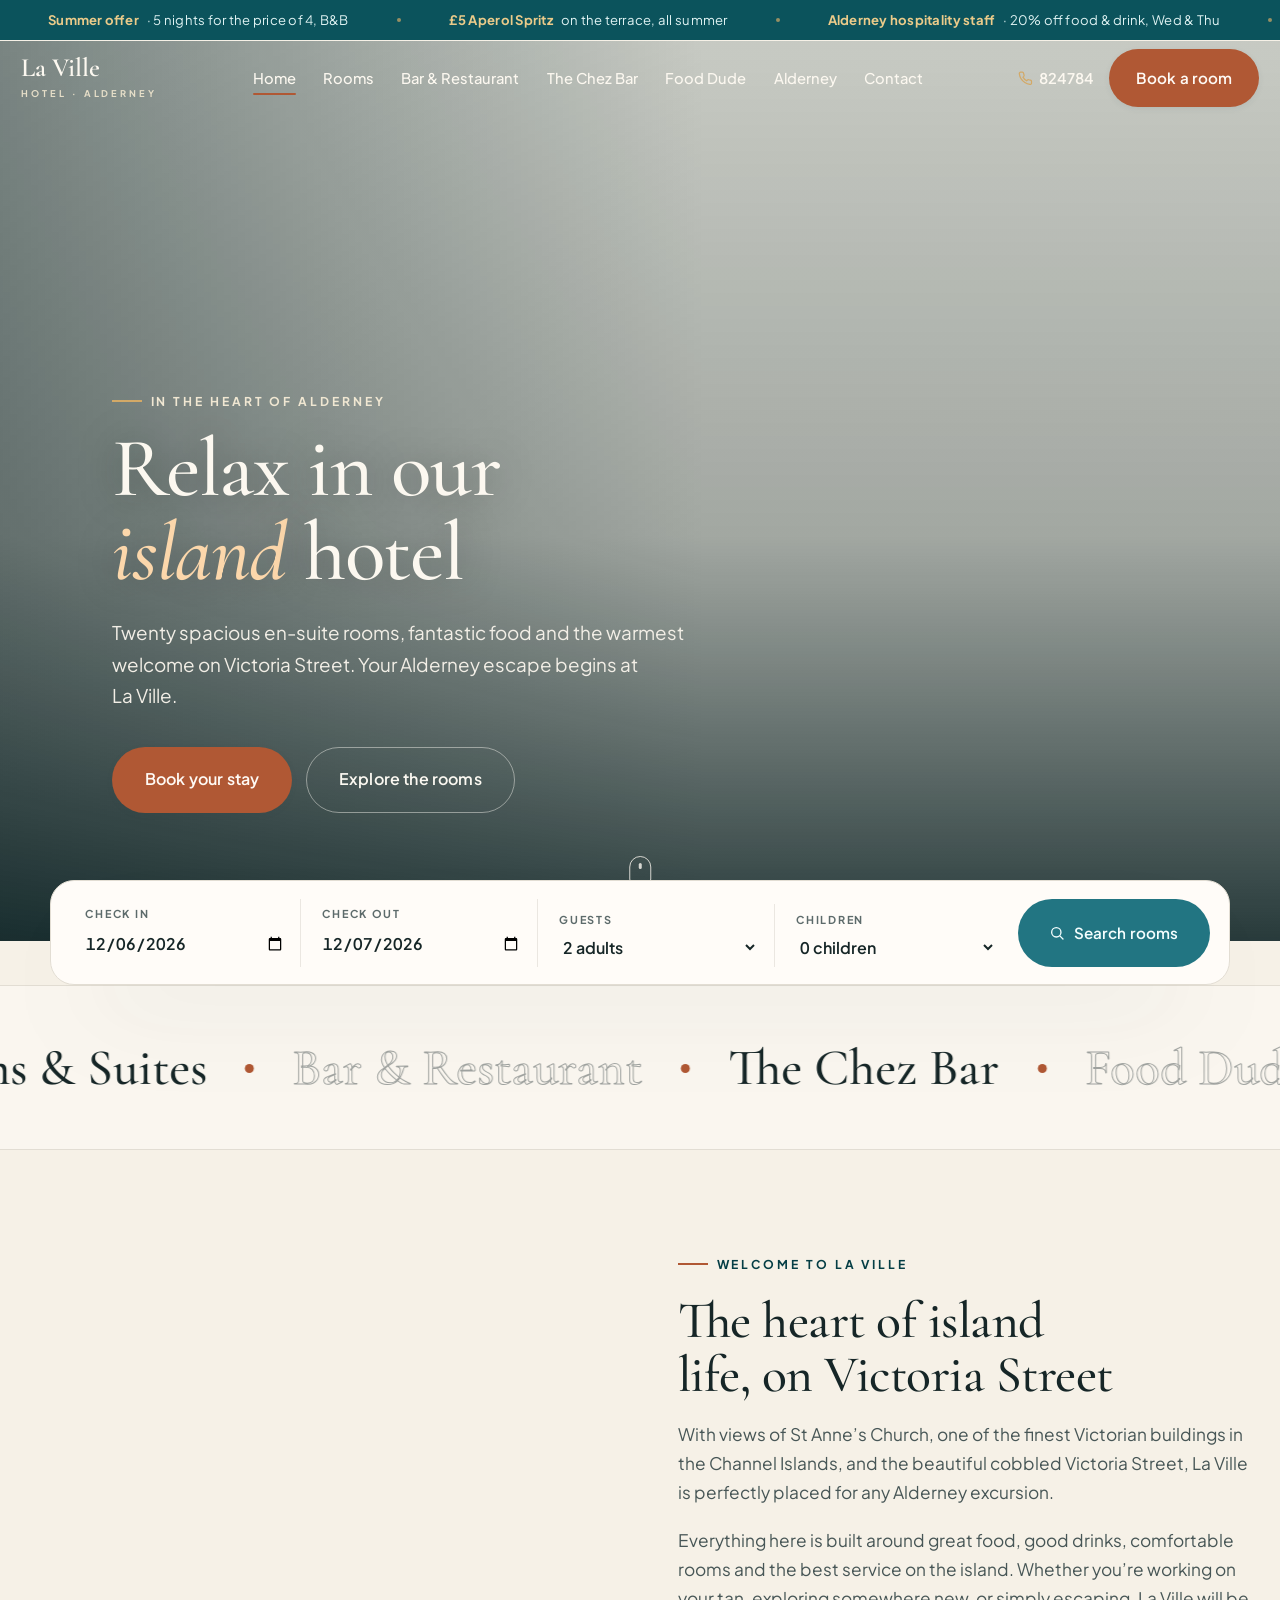
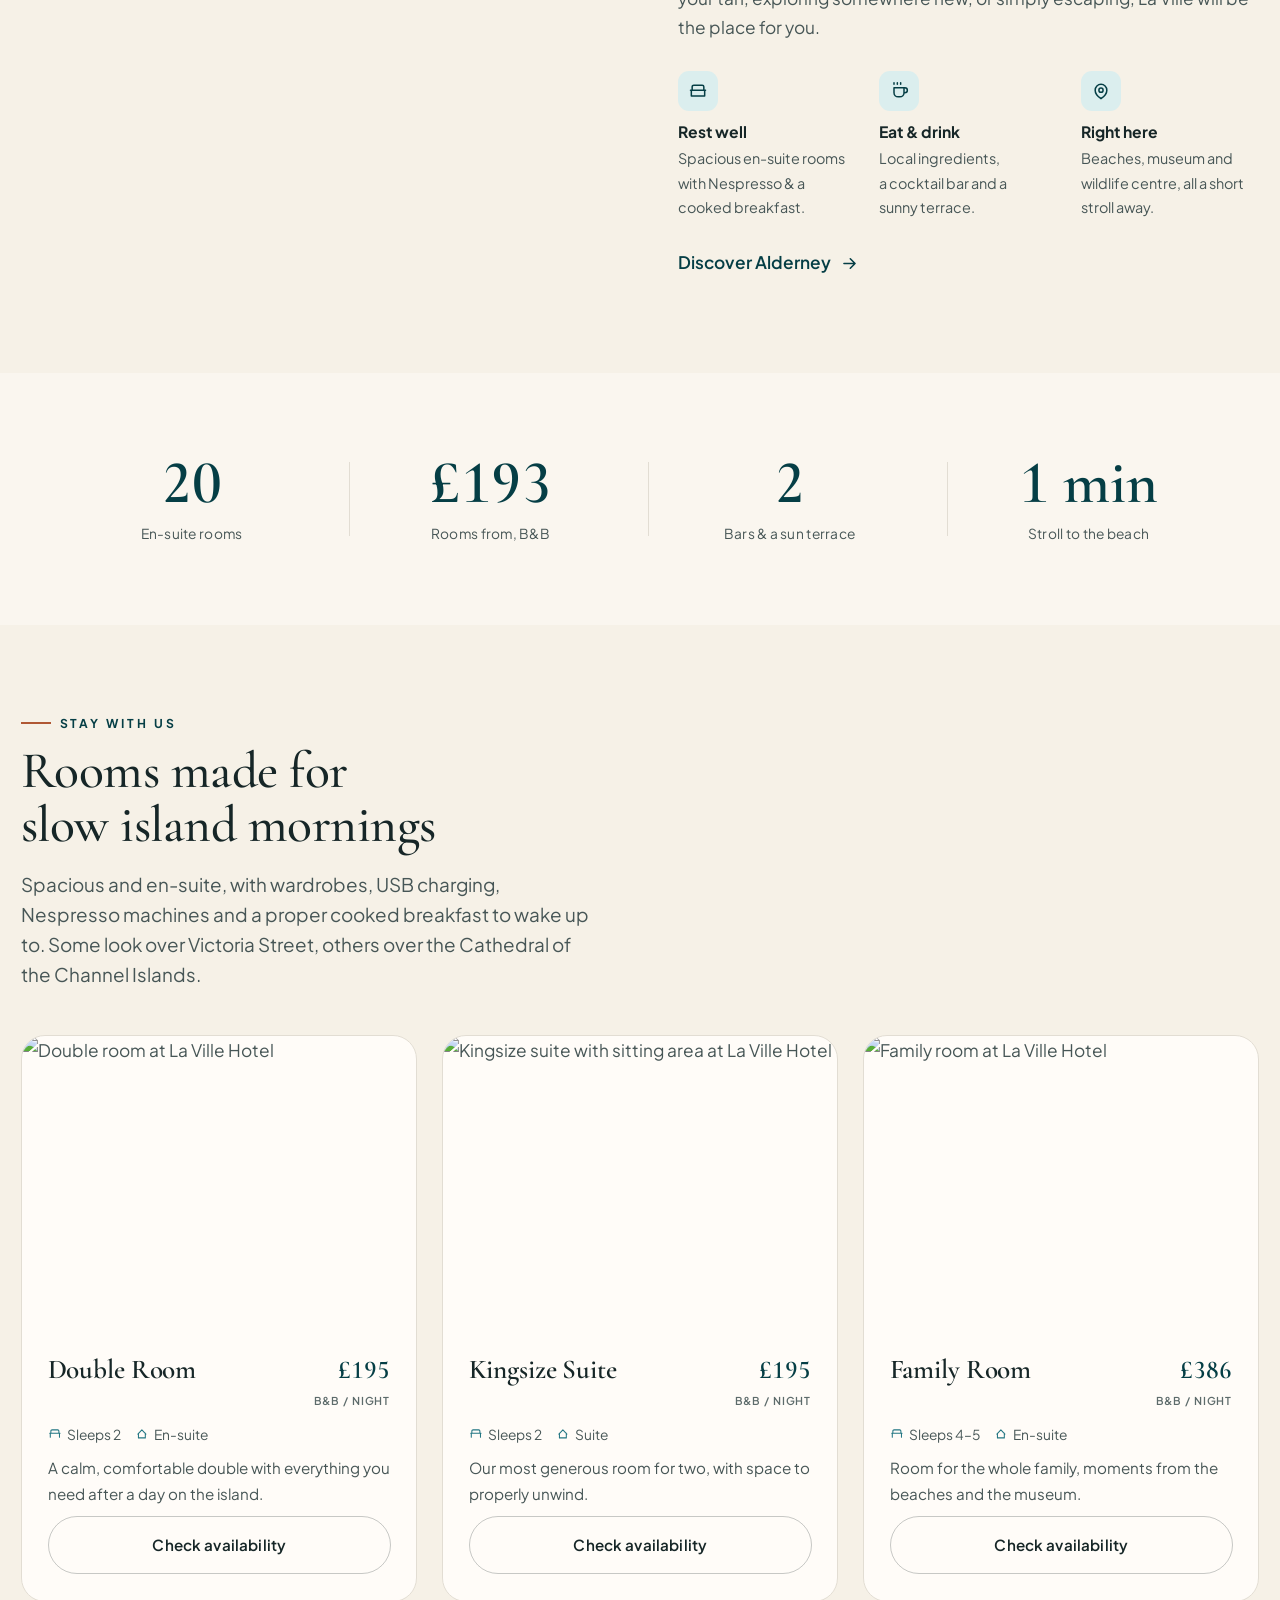
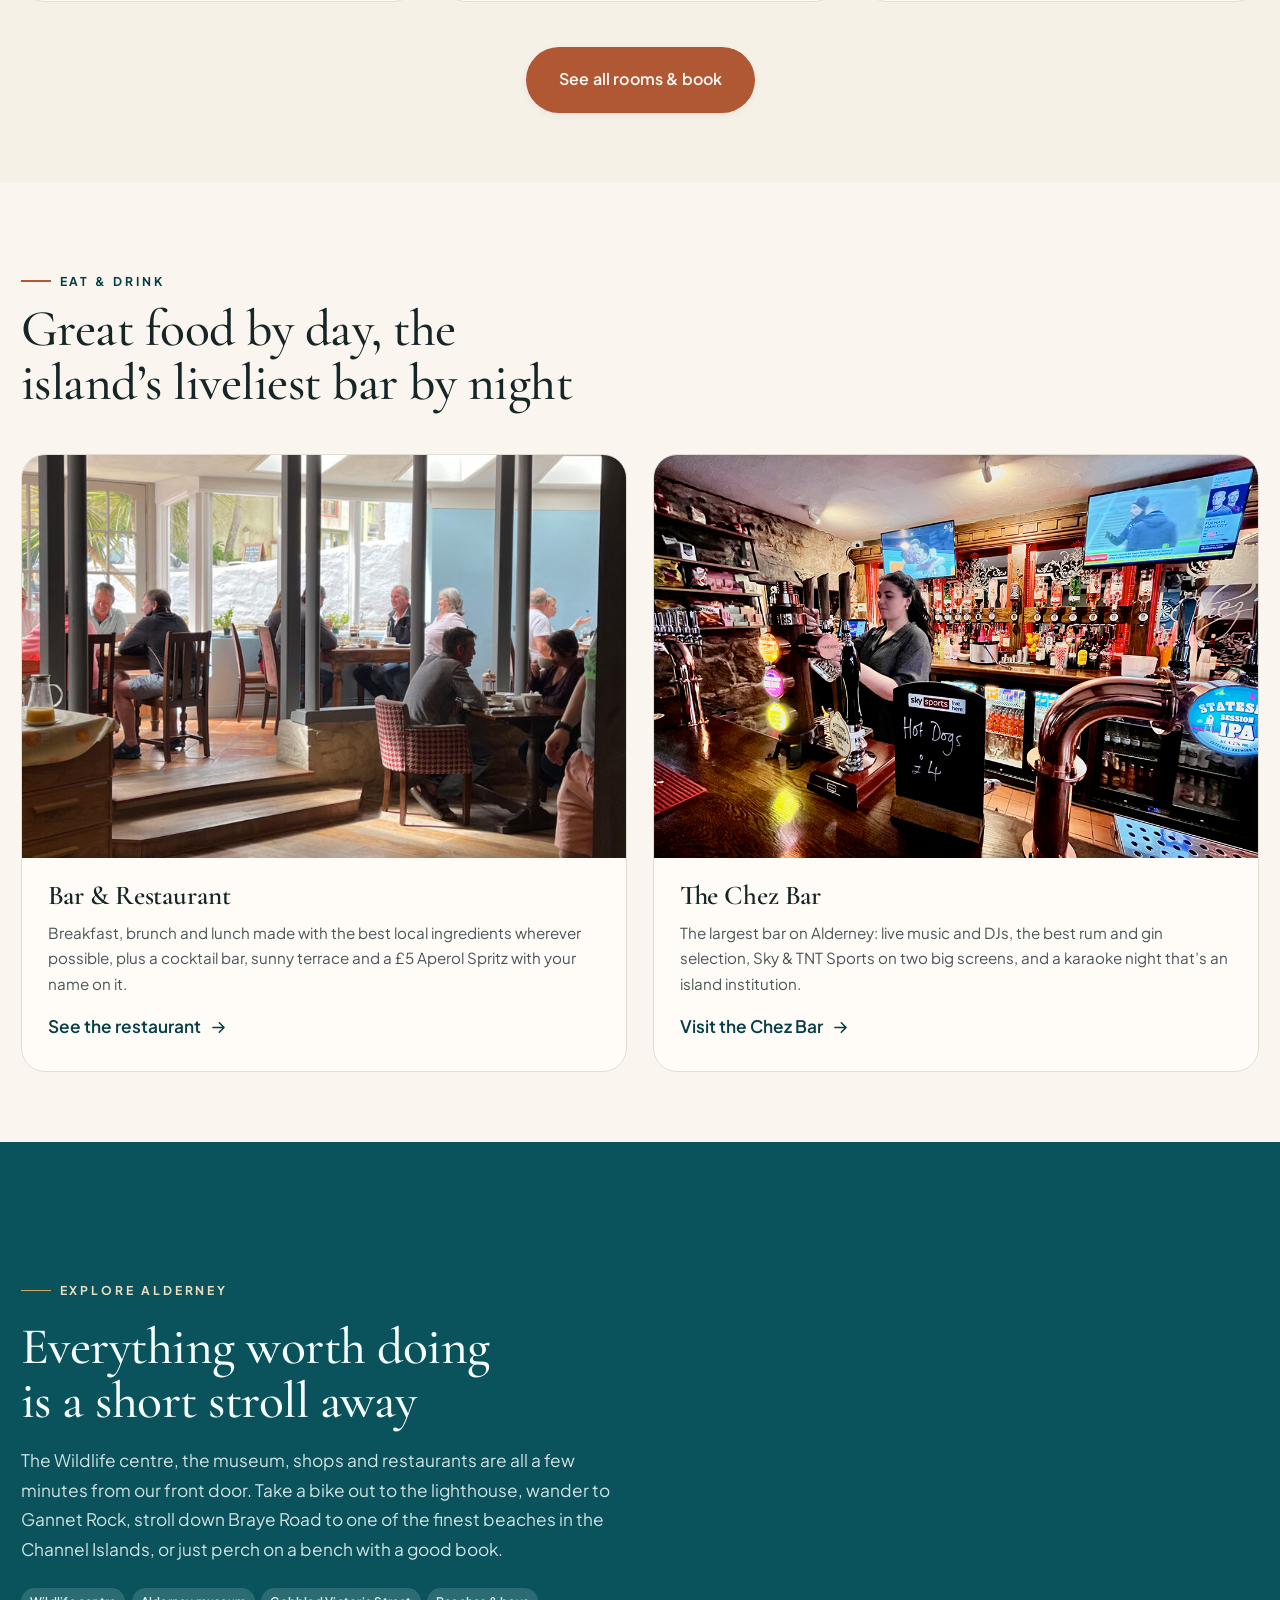
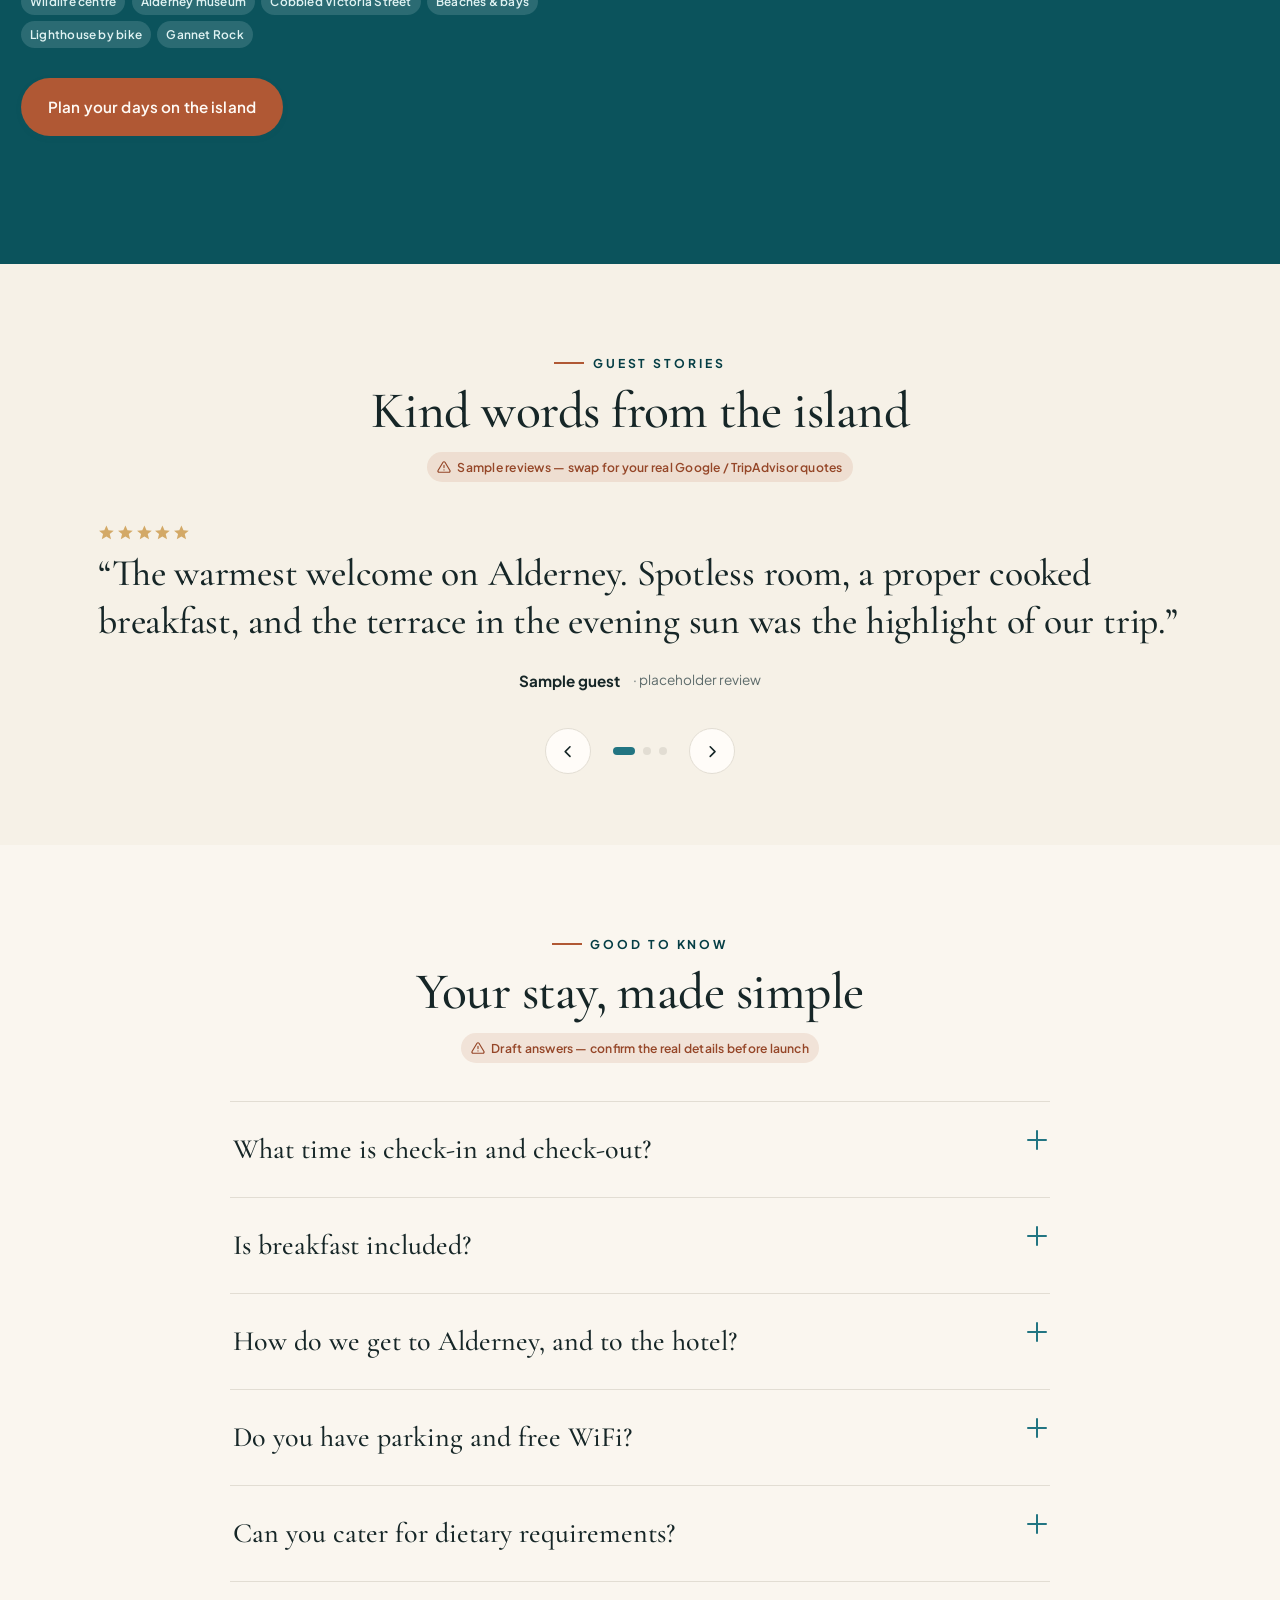
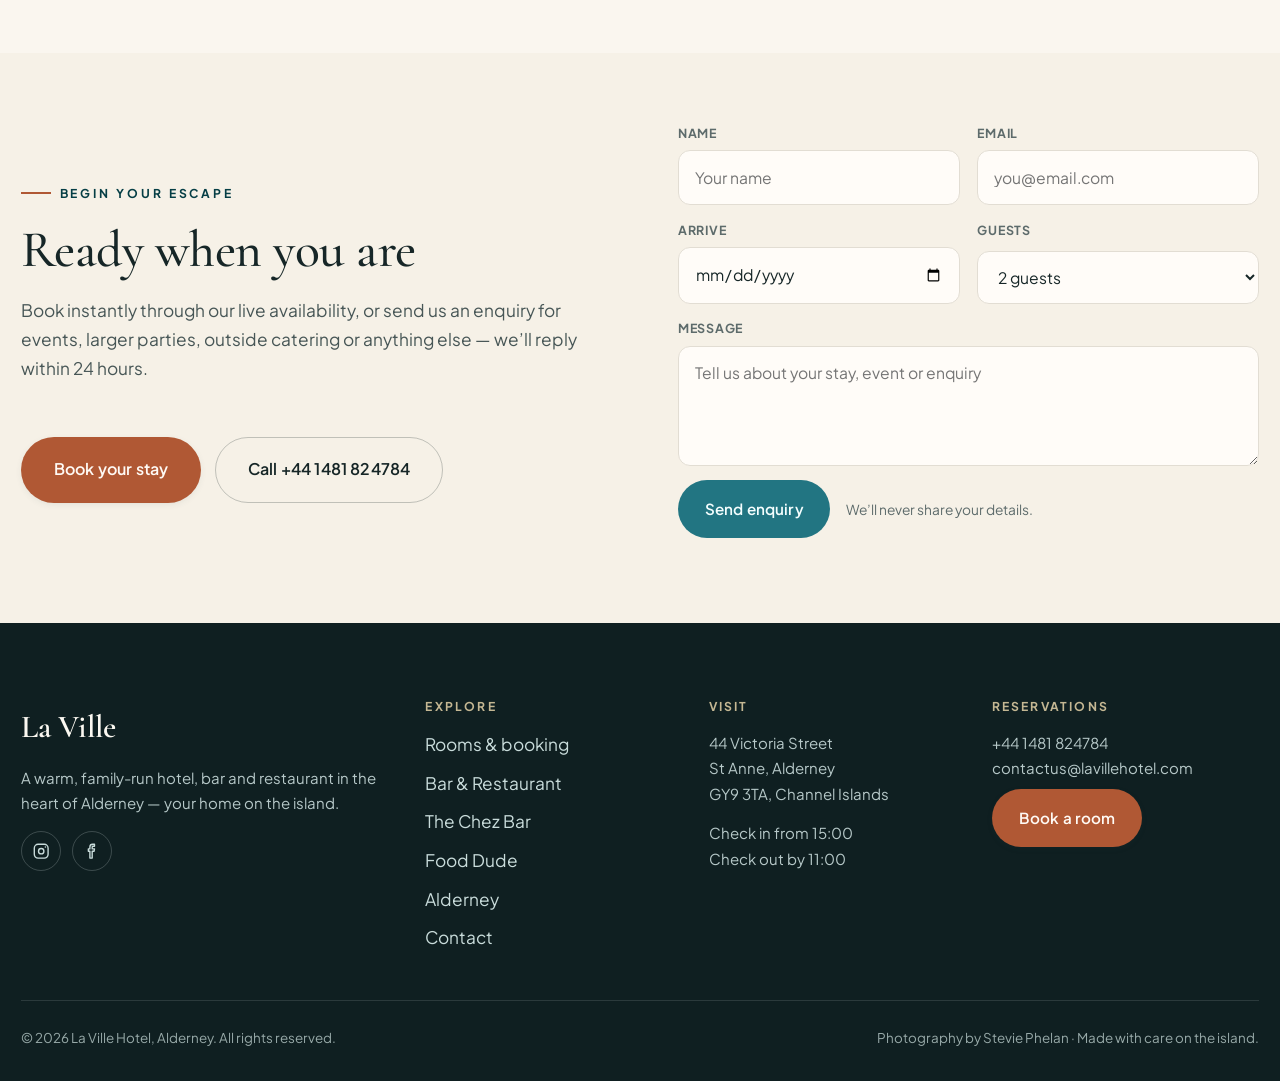
==== commit 2fe7b000: "Add favicon (cropped La Ville palm mark) to all pages Supplied logo was the full wide wordmark; crop" ====
--- a/index.html
+++ b/index.html
@@ -5,6 +5,8 @@
   <meta name="viewport" content="width=device-width, initial-scale=1" />
   <title>La Ville Hotel, Alderney — Relax in our island hotel</title>
   <meta name="description" content="La Ville Hotel sits in the heart of Alderney on Victoria Street: 20 spacious en-suite rooms, a bar and restaurant, the Chez Bar and the warmest welcome in the Channel Islands. Book your island escape." />
+  <link rel="icon" type="image/png" href="favicon.png" />
+  <link rel="apple-touch-icon" href="favicon.png" />
   <script>document.documentElement.className += " has-js";</script>
   <link rel="preconnect" href="https://fonts.googleapis.com" />
   <link rel="preconnect" href="https://fonts.gstatic.com" crossorigin />
